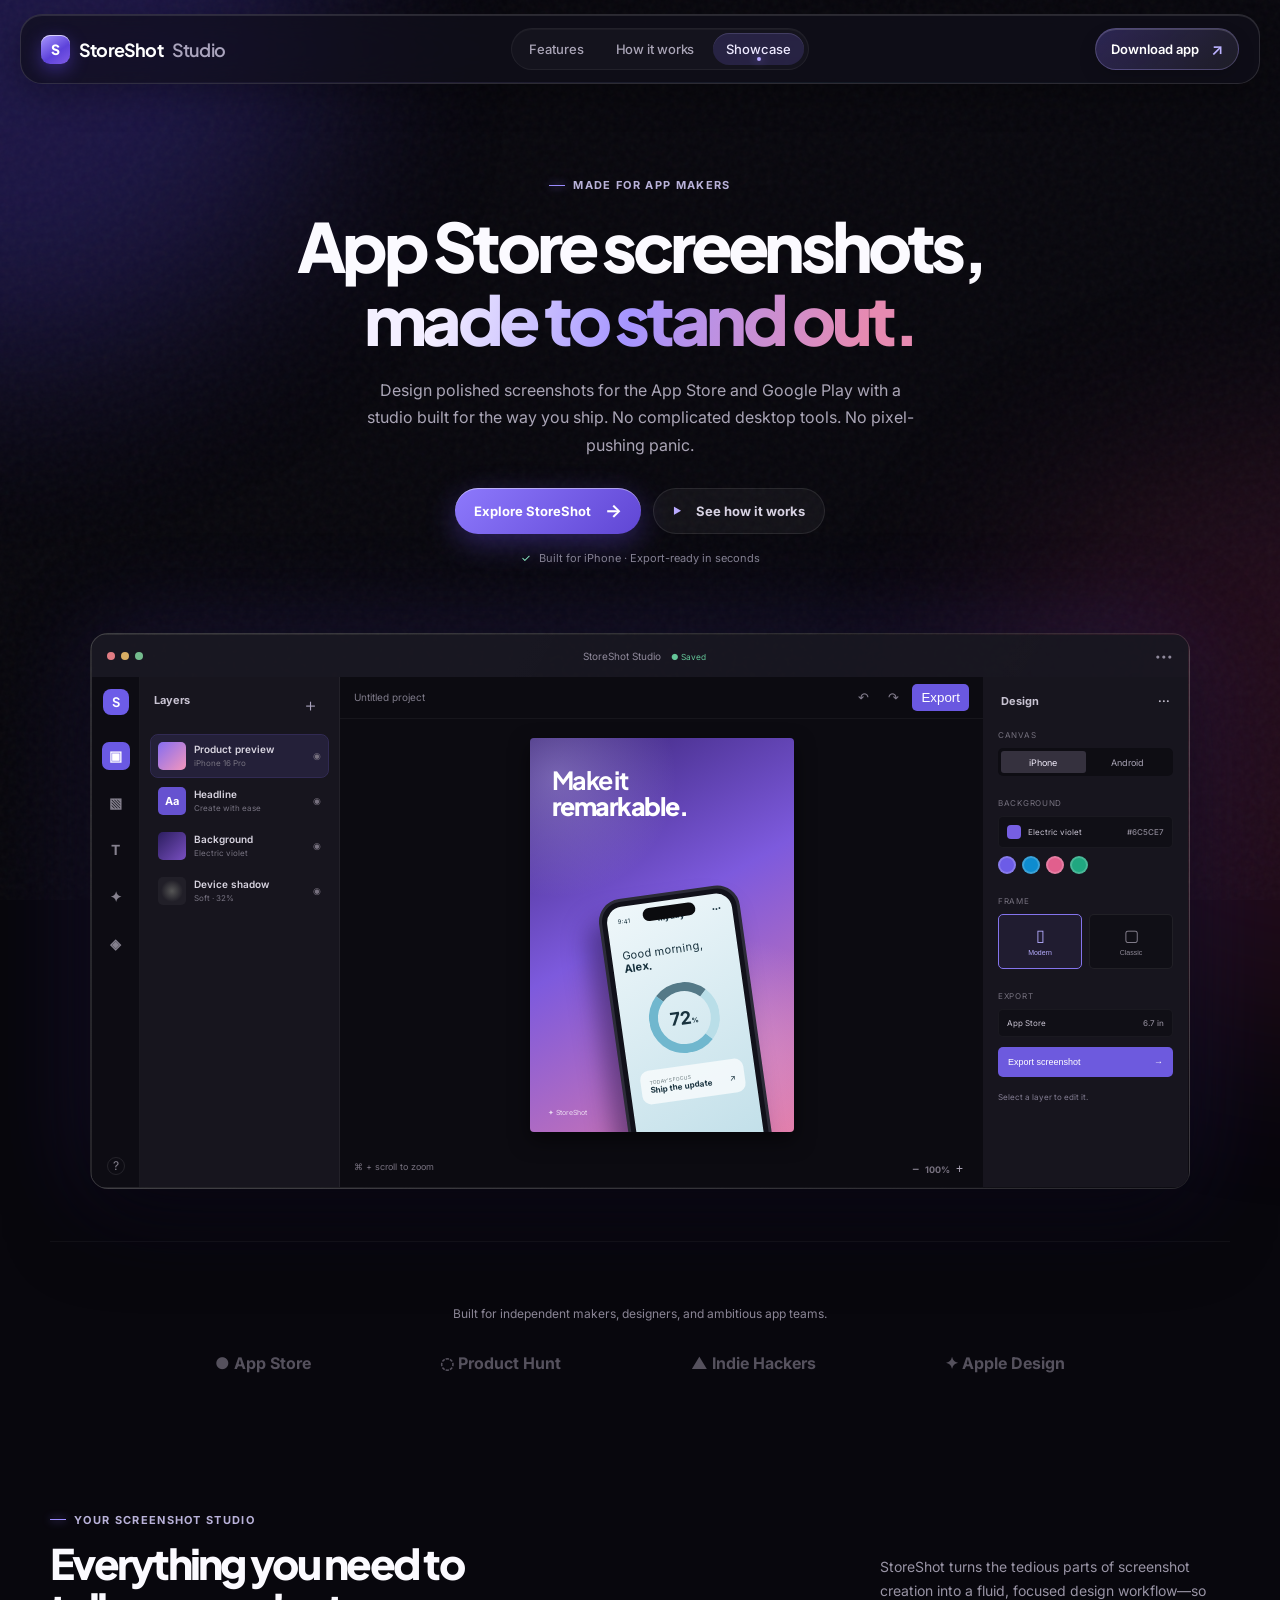
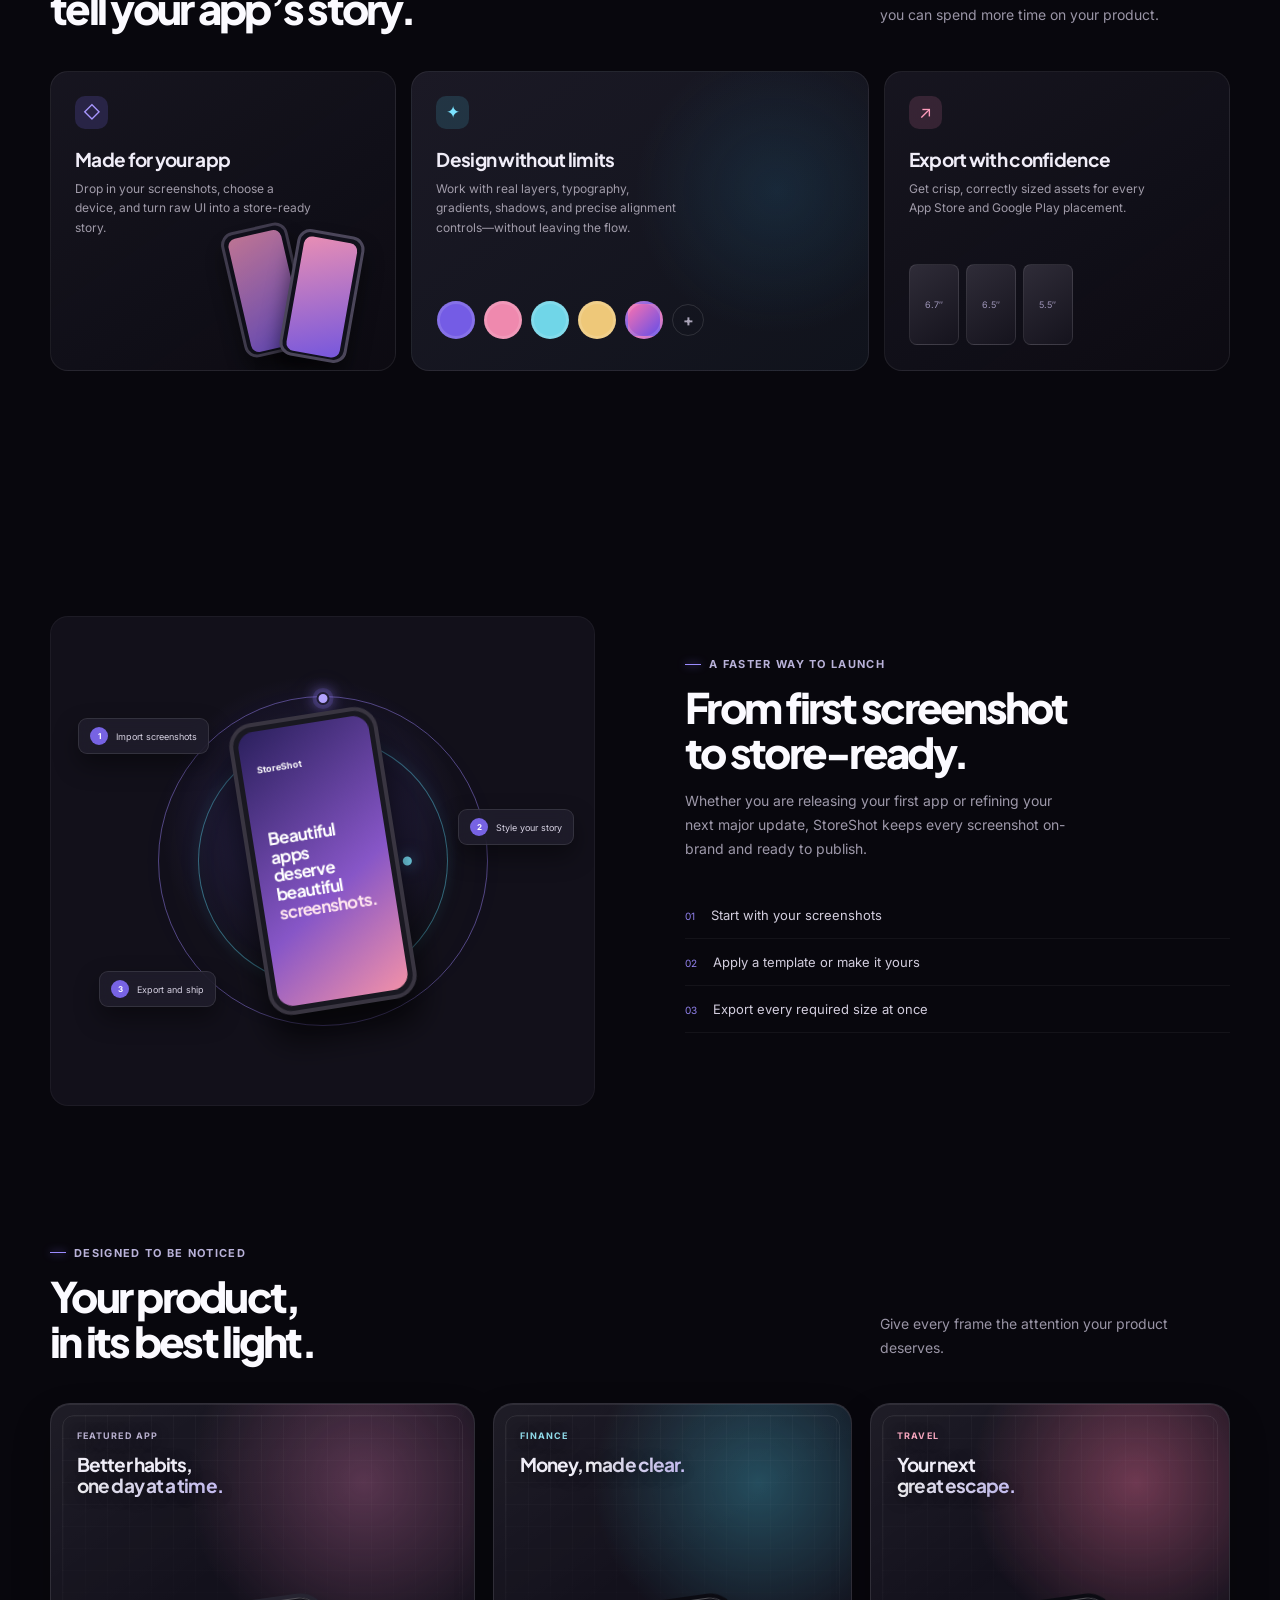
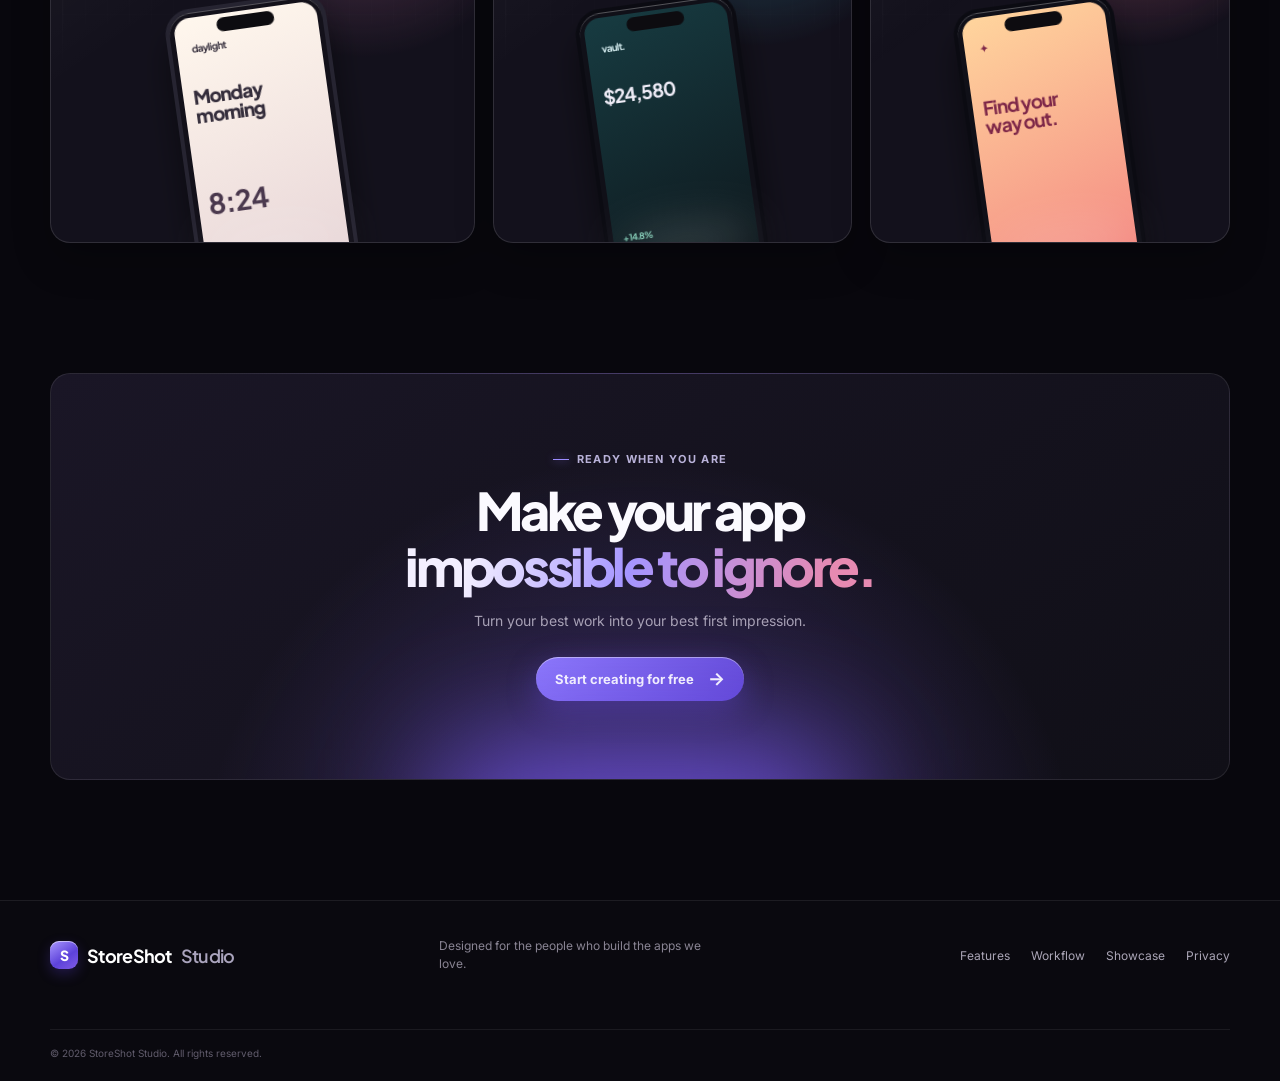
==== index.html @ d36d1eee "Initial Commit" ====
﻿<!doctype html>
<html lang="en">
  <head>
    <meta charset="UTF-8" />
    <meta name="viewport" content="width=device-width, initial-scale=1.0" />
    <meta name="description" content="StoreShot Studio makes polished App Store and Google Play screenshots in minutes." />
    <title>StoreShot Studio — Screenshot design, beautifully simple</title>
    <link rel="preconnect" href="https://fonts.googleapis.com" />
    <link rel="preconnect" href="https://fonts.gstatic.com" crossorigin />
    <link href="https://fonts.googleapis.com/css2?family=Inter:wght@400;500;600;700&family=Plus+Jakarta+Sans:wght@600;700;800&display=swap" rel="stylesheet" />
    <link rel="stylesheet" href="styles.css?v=2" />
  </head
  <body>
    <div class="aurora aurora-one"></div><div class="aurora aurora-two"></div><div class="grain"></div>
    <header class="site-header">
      <nav class="nav wrap" aria-label="Main navigation">
        <a class="brand" href="#top"><span class="brand-mark">S</span>StoreShot <em>Studio</em></a>
        <button class="menu-button" aria-expanded="false" aria-controls="nav-links">Menu</button>
        <div class="nav-links" id="nav-links">
          <a href="#features">Features</a><a href="#workflow">How it works</a><a href="#showcase">Showcase</a>
        </div>
        <a class="nav-download" href="#download">Download app <span>↗</span></a>
      </nav>
    </header>

    <main id="top">
      <section class="hero wrap">
        <div class="eyebrow"><i></i> Made for app makers</div>
        <h1>App Store screenshots,<br /><span>made to stand out.</span></h1>
        <p class="hero-copy">Design polished screenshots for the App Store and Google Play with a studio built for the way you ship. No complicated desktop tools. No pixel-pushing panic.</p>
        <div class="hero-actions" id="download">
          <a class="button button-primary" href="#features">Explore StoreShot <b>→</b></a>
          <a class="button button-glass" href="#workflow"><span class="play">▶</span> See how it works</a>
        </div>
        <div class="hero-note"><span class="check">✓</span> Built for iPhone · Export-ready in seconds</div>

        <div class="studio-window" aria-label="StoreShot Studio editor preview">
          <div class="window-bar"><div class="traffic"><b></b><b></b><b></b></div><div class="window-title">StoreShot Studio <small>● Saved</small></div><div class="window-more">•••</div></div>
          <div class="editor">
            <aside class="editor-sidebar"><div class="sidebar-logo">S</div><span class="tool active">▣</span><span class="tool">▧</span><span class="tool">T</span><span class="tool">✦</span><span class="tool">◈</span><span class="sidebar-bottom">?</span></aside>
            <section class="layers"><div class="panel-heading">Layers <button>＋</button></div><div class="layer selected"><span class="layer-art gradient-art"></span><span><b>Product preview</b><small>iPhone 16 Pro</small></span><i>◉</i></div><div class="layer"><span class="layer-art title-art">Aa</span><span><b>Headline</b><small>Create with ease</small></span><i>◉</i></div><div class="layer"><span class="layer-art bg-art"></span><span><b>Background</b><small>Electric violet</small></span><i>◉</i></div><div class="layer"><span class="layer-art shadow-art"></span><span><b>Device shadow</b><small>Soft · 32%</small></span><i>◉</i></div></section>
            <section class="canvas"><div class="canvas-top"><span>Untitled project</span><div><button>↶</button><button>↷</button><button class="share">Export</button></div></div><div class="artboard"><div class="art-noise"></div><div class="headline-preview">Make it<br /><strong>remarkable.</strong></div><div class="phone"><div class="phone-camera"></div><div class="phone-screen"><div class="app-top"><span>9:41</span><b>myday</b><span>•••</span></div><div class="greeting">Good morning,<br /><strong>Alex.</strong></div><div class="ring"><span>72<small>%</small></span></div><div class="app-card"><small>TODAY'S FOCUS</small><b>Ship the update</b><span>↗</span></div><div class="app-tabs"><span>Home</span><span>Focus</span><span>Plan</span></div></div></div><div class="art-tag">✦ StoreShot</div></div><div class="canvas-footer"><span>⌘ + scroll to zoom</span><b>− &nbsp; 100% &nbsp; +</b></div></section>
            <aside class="inspector"><div class="inspector-title">Design <span>···</span></div><div class="field-label">CANVAS</div><div class="segmented"><b>iPhone</b><span>Android</span></div><div class="field-label">BACKGROUND</div><div class="color-field"><i></i><span>Electric violet</span><b>#6C5CE7</b></div><div class="field-label">FRAME</div><div class="frame-row"><div class="frame-option chosen"><span>▯</span><small>Modern</small></div><div class="frame-option"><span>▢</span><small>Classic</small></div></div><div class="field-label">EXPORT</div><div class="export-row"><span>App Store</span><b>6.7 in</b></div><button class="export-button">Export screenshot <span>→</span></button></aside>
          </div>
        </div>
      </section>

      <section class="logo-strip wrap"><p>Built for independent makers, designers, and ambitious app teams.</p><div><span>● App Store</span><span>◌ Product Hunt</span><span>▲ Indie Hackers</span><span>✦ Apple Design</span></div></section>

      <section class="feature-section wrap" id="features"><div class="section-intro"><div><div class="eyebrow"><i></i> Your screenshot studio</div><h2>Everything you need to<br />tell your app’s story.</h2></div><p>StoreShot turns the tedious parts of screenshot creation into a fluid, focused design workflow—so you can spend more time on your product.</p></div>
        <div class="feature-grid"><article class="feature-card tall"><div class="feature-icon purple">◇</div><h3>Made for your app</h3><p>Drop in your screenshots, choose a device, and turn raw UI into a store-ready story.</p><div class="device-stack"><div class="mini-device back"><span></span></div><div class="mini-device front"><span></span></div></div></article><article class="feature-card wide"><div class="feature-icon blue">✦</div><h3>Design without limits</h3><p>Work with real layers, typography, gradients, shadows, and precise alignment controls—without leaving the flow.</p><div class="swatch-row"><span></span><span></span><span></span><span></span><span></span><b>+</b></div></article><article class="feature-card"><div class="feature-icon pink">↗</div><h3>Export with confidence</h3><p>Get crisp, correctly sized assets for every App Store and Google Play placement.</p><div class="export-sizes"><span>6.7″</span><span>6.5″</span><span>5.5″</span></div></article></div>
      </section>

      <section class="workflow wrap" id="workflow"><div class="workflow-art"><div class="steps-orb"></div><div class="workflow-card one"><b>1</b><span>Import screenshots</span></div><div class="workflow-card two"><b>2</b><span>Style your story</span></div><div class="workflow-card three"><b>3</b><span>Export and ship</span></div><div class="workflow-phone"><div class="phone-screen small-screen"><b>StoreShot</b><div>Beautiful apps<br />deserve beautiful<br /><strong>screenshots.</strong></div></div></div></div><div class="workflow-copy"><div class="eyebrow"><i></i> A faster way to launch</div><h2>From first screenshot<br />to store-ready.</h2><p>Whether you are releasing your first app or refining your next major update, StoreShot keeps every screenshot on-brand and ready to publish.</p><ul><li><span>01</span> Start with your screenshots</li><li><span>02</span> Apply a template or make it yours</li><li><span>03</span> Export every required size at once</li></ul></div></section>

      <section class="showcase wrap" id="showcase"><div class="showcase-head"><div><div class="eyebrow"><i></i> Designed to be noticed</div><h2>Your product,<br />in its best light.</h2></div><p>Give every frame the attention your product deserves.</p></div><div class="shot-gallery"><div class="shot shot-one"><small>Better habits,<br /><b>one day at a time.</b></small><div class="gallery-phone light"><div>daylight</div><b>Monday<br />morning</b><span>8:24</span></div></div><div class="shot shot-two"><small>Money, <b>made clear.</b></small><div class="gallery-phone dark"><div>vault.</div><b>$24,580<span>.50</span></b><i>+ 14.8%</i></div></div><div class="shot shot-three"><small>Your next<br /><b>great escape.</b></small><div class="gallery-phone coral"><div>✦</div><b>Find your<br />way out.</b></div></div></div></section>

      <section class="closing wrap"><div class="closing-card"><div class="closing-glow"></div><div class="eyebrow"><i></i> Ready when you are</div><h2>Make your app<br /><span>impossible to ignore.</span></h2><p>Turn your best work into your best first impression.</p><a class="button button-primary" href="#top">Start creating for free <b>→</b></a></div></section>
    </main>
    <footer><div class="footer-inner wrap"><a class="brand" href="#top"><span class="brand-mark">S</span>StoreShot <em>Studio</em></a><p>Designed for the people who build the apps we love.</p><div class="footer-links"><a href="#features">Features</a><a href="#workflow">Workflow</a><a href="#showcase">Showcase</a><a href="#top">Privacy</a></div><small>© <span id="year"></span> StoreShot Studio. All rights reserved.</small></div></footer>
    <script src="script.js"></script>
  </body>
</html>
---- styles.css ----
:root{--bg:#08070d;--surface:#12111b;--text:#f0edf8;--muted:#aaa5b8;--line:rgba(255,255,255,.1);--purple:#7967ed;--cyan:#78dff7;--pink:#e56b9b}*{box-sizing:border-box}html{scroll-behavior:smooth}body{margin:0;background:var(--bg);color:var(--text);font-family:Inter,Arial,sans-serif;overflow-x:hidden}.wrap{width:min(1180px,calc(100% - 40px));margin:auto}.aurora{position:fixed;pointer-events:none;border-radius:50%;filter:blur(100px);opacity:.32;z-index:-2}.aurora-one{width:650px;height:620px;background:#4938be;left:-330px;top:-260px}.aurora-two{width:700px;height:600px;background:#9c285e;right:-400px;top:430px;opacity:.18}.grain{position:fixed;inset:0;pointer-events:none;opacity:.1;z-index:-1;background-image:url("data:image/svg+xml,%3Csvg viewBox='0 0 180 180' xmlns='http://www.w3.org/2000/svg'%3E%3Cfilter id='n'%3E%3CfeTurbulence type='fractalNoise' baseFrequency='.85' numOctaves='4' stitchTiles='stitch'/%3E%3C/filter%3E%3Crect width='100%25' height='100%25' filter='url(%23n)' opacity='.4'/%3E%3C/svg%3E")}.site-header{height:76px;position:fixed;z-index:10;top:0;left:0;right:0;background:rgba(8,7,13,.62);backdrop-filter:blur(22px);border-bottom:1px solid rgba(255,255,255,.06)}.nav{height:76px;display:flex;align-items:center;justify-content:space-between}.brand{display:flex;align-items:center;gap:8px;color:white;text-decoration:none;font:bold 17px 'Plus Jakarta Sans';letter-spacing:-.8px}.brand em{font-style:normal;color:#938dac;font-weight:600}.brand-mark{display:grid;place-items:center;width:24px;height:24px;border-radius:8px;color:white;font:800 14px 'Plus Jakarta Sans';background:linear-gradient(135deg,#9d8dff,#5940d0);box-shadow:inset 0 1px #ffffff85,0 5px 14px #4e3bcc99}.nav-links{display:flex;gap:29px;margin-left:80px}.nav-links a,.footer-links a{color:#bbb6c7;text-decoration:none;font-size:13px;transition:.2s}.nav-links a:hover,.footer-links a:hover{color:white}.nav-download{color:white;font-size:13px;font-weight:600;text-decoration:none;padding:11px 16px;border-radius:99px;background:#ffffff10;border:1px solid #ffffff19}.nav-download span{color:#bcb2ff;margin-left:5px}.menu-button{display:none}.hero{padding:178px 0 52px;text-align:center}.eyebrow{color:#b9b2d9;font-size:11px;letter-spacing:.12em;text-transform:uppercase;font-weight:700;display:flex;align-items:center;gap:8px}.hero .eyebrow{justify-content:center}.eyebrow i{display:block;width:16px;height:1px;background:#9b8cff;box-shadow:0 0 8px #8b73ff}.hero h1,.section-intro h2,.workflow h2,.showcase h2,.closing h2{font:800 clamp(42px,5.3vw,72px)/1.07 'Plus Jakarta Sans';letter-spacing:-.065em;margin:18px 0 22px;color:#fbfaff}.hero h1 span,.closing h2 span{background:linear-gradient(103deg,#f3efff 14%,#a595ff 48%,#e68ab1 90%);-webkit-background-clip:text;background-clip:text;color:transparent}.hero-copy{color:#aaa5b6;max-width:560px;margin:0 auto;font-size:16px;line-height:1.7}.hero-actions{display:flex;justify-content:center;gap:12px;margin:29px 0 17px}.button{display:inline-flex;align-items:center;gap:14px;border-radius:99px;padding:14px 19px;text-decoration:none;font-size:13px;font-weight:700;transition:transform .2s,filter .2s}.button:hover{transform:translateY(-2px);filter:brightness(1.12)}.button b{font-size:18px;line-height:10px}.button-primary{color:#fff;background:linear-gradient(135deg,#8d79fc,#6046d4);box-shadow:0 9px 30px #6046d466,inset 0 1px #ffffff70}.button-glass{color:#d7d2e2;background:#ffffff0b;border:1px solid #ffffff17}.play{font-size:9px;color:#b9aaff}.hero-note{font-size:11px;color:#848093}.check{color:#8ff0c8;margin-right:5px}.studio-window{margin:68px auto 0;max-width:1100px;text-align:left;padding:1px;border:1px solid #ffffff19;border-radius:18px;background:linear-gradient(120deg,#ffffff26,#ffffff06);box-shadow:0 30px 80px #0009,0 0 100px #6247db36;overflow:hidden}.window-bar{height:42px;background:#181620e8;display:flex;align-items:center;color:#908a9c;font-size:10px;padding:0 15px}.traffic{display:flex;gap:6px}.traffic b{width:8px;height:8px;border-radius:50%;background:#5b5863}.traffic b:first-child{background:#e17c83}.traffic b:nth-child(2){background:#d8ad64}.traffic b:last-child{background:#74bc8e}.window-title{margin:auto}.window-title small{color:#64c598;margin-left:7px}.window-more{width:27px;text-align:right}.editor{height:510px;display:grid;grid-template-columns:48px 200px 1fr 205px;background:#111019}.editor-sidebar{border-right:1px solid #ffffff0d;background:#0d0c13;display:flex;flex-direction:column;align-items:center;padding:12px 0;gap:19px;color:#85818e}.sidebar-logo{width:26px;height:26px;color:white;background:#6d5ce8;border-radius:8px;display:grid;place-items:center;font:bold 13px 'Plus Jakarta Sans';margin-bottom:8px}.tool{font-weight:700;font-size:14px;width:28px;height:28px;display:grid;place-items:center;border-radius:7px}.tool.active{background:#6a59e3;color:white}.sidebar-bottom{margin-top:auto;border:1px solid #ffffff18;border-radius:50%;height:18px;width:18px;text-align:center;font-size:12px}.layers,.inspector{background:#17151e;border-right:1px solid #ffffff0d;padding:14px 11px;color:#c8c3d2}.panel-heading,.inspector-title{display:flex;justify-content:space-between;font-size:11px;font-weight:700;margin:2px 3px 17px}.panel-heading button{border:0;background:none;color:#aaa3be;font-size:17px}.layer{display:flex;align-items:center;gap:8px;padding:7px;border-radius:7px;margin:3px 0;font-size:10px}.layer.selected{background:#7767e322;outline:1px solid #7767e344}.layer b,.layer small{display:block}.layer b{font-weight:600;color:#d8d4e0}.layer small{font-size:8px;color:#777381;margin-top:3px}.layer i{font-style:normal;font-size:9px;color:#77717f;margin-left:auto}.layer-art{width:28px;height:28px;border-radius:5px;background:#34313d;display:grid;place-items:center;font-size:11px}.gradient-art{background:linear-gradient(135deg,#856df0,#f396bd)}.title-art{background:#6652d0;color:white;font-weight:bold}.bg-art{background:linear-gradient(135deg,#2c1e5f,#784fc0)}.shadow-art{background:radial-gradient(#555,transparent 55%),#211f28}.canvas{background:#0c0b11;position:relative;display:flex;flex-direction:column;min-width:0}.canvas-top{height:42px;display:flex;justify-content:space-between;align-items:center;padding:0 14px;border-bottom:1px solid #ffffff0c;color:#7f7b8a;font-size:10px}.canvas-top button{background:none;border:0;color:#827c8c;margin-left:7px}.canvas-top .share{background:#6a58e0;color:white;border-radius:5px;padding:6px 9px}.artboard{position:relative;margin:auto;height:394px;width:264px;border-radius:4px;overflow:hidden;background:linear-gradient(150deg,#392376,#7d5add 46%,#e17ba8);box-shadow:0 8px 20px #0008}.art-noise{position:absolute;inset:0;background:radial-gradient(circle at 10% 10%,#d7ceff55,transparent 28%),radial-gradient(circle at 80% 80%,#ffbdd755,transparent 30%)}.headline-preview{position:absolute;top:29px;left:22px;color:white;font:bold 25px/1.06 'Plus Jakarta Sans';letter-spacing:-1.5px}.headline-preview strong{font-weight:800}.phone{position:absolute;bottom:-42px;right:37px;width:142px;height:283px;border-radius:23px;background:#11111a;padding:5px;border:3px solid #2c2c38;box-shadow:-14px 19px 25px #28154a88;transform:rotate(-8deg)}.phone-camera{position:absolute;top:10px;left:50%;transform:translateX(-50%);background:#0b0b0e;width:53px;height:13px;border-radius:10px;z-index:2}.phone-screen{height:100%;border-radius:16px;overflow:hidden;background:linear-gradient(155deg,#eff7fa,#bfdee8);color:#18323e;padding:11px}.app-top{display:flex;justify-content:space-between;font-size:6px}.app-top b{font-size:8px}.greeting{font-size:11px;line-height:1.2;margin-top:22px}.ring{width:71px;height:71px;border:9px solid #70b7ce;border-top-color:#547987;border-right-color:#b9dee8;border-radius:50%;display:grid;place-items:center;margin:14px auto 12px;font:bold 18px Inter}.ring small{font-size:7px}.app-card{background:#ffffffb5;padding:9px;border-radius:9px;font-size:8px;position:relative}.app-card small{font-size:5px;display:block;color:#6b7a7e}.app-card span{position:absolute;right:9px;top:14px}.app-tabs{position:absolute;bottom:11px;left:11px;right:11px;display:flex;justify-content:space-around;font-size:6px}.art-tag{position:absolute;bottom:15px;left:18px;color:#fff;font-size:7px;opacity:.75}.canvas-footer{font-size:9px;color:#77717f;display:flex;justify-content:space-between;padding:10px 14px}.inspector{border:0;padding:15px}.field-label{font-size:8px;letter-spacing:.09em;color:#75717e;margin:22px 0 8px}.segmented{height:28px;border-radius:5px;background:#0e0d13;padding:3px;display:flex;font-size:9px}.segmented>*{width:50%;text-align:center;padding:6px}.segmented b{background:#35313e;border-radius:3px}.color-field,.export-row{display:flex;align-items:center;gap:7px;background:#100f16;border:1px solid #ffffff0b;border-radius:5px;padding:8px;font-size:8px}.color-field i{height:14px;width:14px;background:#765fe3;border-radius:4px}.color-field b,.export-row b{margin-left:auto;font-weight:500;color:#8b8694}.frame-row{display:flex;gap:7px}.frame-option{width:50%;height:55px;border:1px solid #ffffff12;border-radius:5px;text-align:center;font-size:16px;padding:7px;color:#8e8997}.frame-option small{display:block;font-size:7px;margin-top:4px}.frame-option.chosen{border-color:#8474ed;color:#b5acff;background:#7163d818}.export-button{width:100%;border:0;border-radius:5px;background:#6d5ade;color:white;padding:10px;font-size:9px;text-align:left;margin-top:10px}.export-button span{float:right}.logo-strip{padding:52px 0 125px;border-top:1px solid #ffffff0a;text-align:center}.logo-strip p{color:#8a8595;font-size:12px}.logo-strip div{display:flex;justify-content:space-between;gap:20px;max-width:850px;margin:32px auto 0;color:#55515d;font-weight:700;font-size:16px}.feature-section{padding:15px 0 130px}.section-intro,.showcase-head{display:flex;justify-content:space-between;gap:35px;align-items:end;margin-bottom:40px}.section-intro h2,.workflow h2,.showcase h2{font-size:42px;margin:14px 0 0}.section-intro p,.showcase-head p{max-width:350px;line-height:1.7;color:#9994a5;font-size:14px;margin:0 0 4px}.feature-grid{display:grid;grid-template-columns:1fr 1.32fr 1fr;gap:15px}.feature-card{min-height:300px;border:1px solid #ffffff12;border-radius:18px;background:linear-gradient(145deg,#1b1925cc,#0e0d14bb);padding:24px;overflow:hidden;position:relative}.feature-card.wide{background:radial-gradient(circle at 80% 40%,#28749e33,transparent 35%),linear-gradient(145deg,#1b1925,#10131c)}.feature-icon{width:33px;height:33px;display:grid;place-items:center;border-radius:10px;font-size:17px}.purple{background:#7d69ed30;color:#a897ff}.blue{background:#4ccbed28;color:#7be3ff}.pink{background:#e37aa328;color:#ff9cbc}.feature-card h3{font:700 19px 'Plus Jakarta Sans';letter-spacing:-.7px;margin:18px 0 8px}.feature-card p{font-size:12px;line-height:1.65;color:#a09ba9;max-width:240px;margin:0}.device-stack{position:absolute;bottom:-25px;right:8px;width:190px;height:150px}.mini-device{position:absolute;width:74px;height:140px;border-radius:14px;background:#11111c;border:3px solid #4b465a;box-shadow:0 15px 20px #0008}.mini-device span{margin:5px;display:block;height:126px;border-radius:8px;background:linear-gradient(160deg,#e88eb4,#7657dd)}.mini-device.front{right:29px;bottom:-13px;transform:rotate(10deg)}.mini-device.back{right:91px;bottom:3px;transform:rotate(-13deg);opacity:.8}.swatch-row{position:absolute;bottom:31px;left:25px;display:flex;gap:9px;align-items:center}.swatch-row span{height:38px;width:38px;border-radius:50%;border:3px solid #ffffff20}.swatch-row span:nth-child(1){background:#745ce5}.swatch-row span:nth-child(2){background:#ef89ae}.swatch-row span:nth-child(3){background:#70d6e8}.swatch-row span:nth-child(4){background:#eec879}.swatch-row span:nth-child(5){background:linear-gradient(135deg,#fa72b0,#644ee8)}.swatch-row b{height:32px;width:32px;border:1px solid #ffffff1e;border-radius:50%;display:grid;place-items:center;color:#aaa4b8}.export-sizes{position:absolute;bottom:25px;display:flex;gap:7px}.export-sizes span{width:50px;height:81px;display:grid;place-items:center;background:linear-gradient(145deg,#2f2c38,#15131d);border:1px solid #ffffff18;border-radius:8px;color:#9e95b8;font-size:9px}.workflow{padding:115px 0 130px;display:grid;grid-template-columns:1fr 1fr;gap:90px;align-items:center}.workflow-art{height:490px;position:relative;border-radius:18px;background:radial-gradient(circle at 48% 43%,#6250d64f,transparent 38%),#12101a;overflow:hidden;border:1px solid #ffffff0c}.steps-orb{position:absolute;width:330px;height:330px;border:1px solid #967aff42;border-radius:50%;left:50%;top:50%;transform:translate(-50%,-50%)}.steps-orb:after{content:"";position:absolute;inset:32px;border-radius:50%;border:1px solid #82dff333}.workflow-card{position:absolute;display:flex;align-items:center;gap:8px;background:#211e2dce;backdrop-filter:blur(8px);border:1px solid #ffffff1a;border-radius:9px;padding:8px 11px;color:#d7d2e3;font-size:9px;box-shadow:0 11px 25px #0006}.workflow-card b{display:grid;place-items:center;width:18px;height:18px;border-radius:50%;background:#7763e3;color:white;font-size:8px}.workflow-card.one{left:27px;top:101px}.workflow-card.two{right:20px;top:192px}.workflow-card.three{left:48px;bottom:98px}.workflow-phone{width:150px;height:295px;background:#191821;border-radius:24px;border:4px solid #393541;position:absolute;left:50%;top:50%;transform:translate(-50%,-50%) rotate(-9deg);padding:5px;box-shadow:0 25px 35px #000b}.small-screen{background:linear-gradient(145deg,#2b205d,#8756c7 60%,#f291a8);color:#fff;padding:26px 15px}.small-screen>b{font-size:9px}.small-screen div{font:700 17px/1.1 'Plus Jakarta Sans';margin-top:53px;letter-spacing:-.7px}.small-screen strong{color:#ffe5ef}.workflow-copy>p{color:#9d98a9;line-height:1.7;font-size:14px;max-width:390px}.workflow ul{list-style:none;padding:9px 0;margin:22px 0}.workflow li{padding:15px 0;border-bottom:1px solid #ffffff0d;color:#d2cddd;font-size:13px}.workflow li span{color:#9282ee;font-size:10px;margin-right:12px}.showcase{padding:10px 0 130px}.showcase-head{align-items:end}.shot-gallery{display:grid;grid-template-columns:1.18fr 1fr 1fr;gap:15px}.shot{height:412px;border-radius:17px;position:relative;overflow:hidden;padding:24px;font:700 22px/1.15 'Plus Jakarta Sans';letter-spacing:-1px}.shot small{position:relative;z-index:2;font-size:22px}.shot-one{background:linear-gradient(145deg,#ffcc9f,#ef927c 46%,#b164b3)}.shot-two{background:radial-gradient(circle at 80% 15%,#2e6673,transparent 30%),#0b171a}.shot-three{background:linear-gradient(155deg,#f2a174,#f27871 48%,#8c3865)}.gallery-phone{position:absolute;bottom:-40px;left:50%;transform:translateX(-50%) rotate(-8deg);width:162px;height:280px;border:4px solid #313039;border-radius:26px;padding:5px;background:#101018;box-shadow:0 20px 30px #0007}.gallery-phone:before{content:"";position:absolute;top:9px;left:50%;transform:translateX(-50%);width:58px;height:14px;border-radius:9px;background:#0d0c10;z-index:2}.gallery-phone>div{height:100%;border-radius:16px;padding:25px 15px;font:700 10px 'Plus Jakarta Sans'}.gallery-phone>b{position:absolute;top:75px;left:15px;font:700 20px/1 'Plus Jakarta Sans';letter-spacing:-1px}.gallery-phone span{position:absolute;top:176px;left:15px;font-size:30px;font-weight:700}.gallery-phone i{position:absolute;top:222px;left:15px;font-size:9px;color:#81cbb5;font-style:normal}.light>div{background:#f1e6db;color:#1d2830}.dark>div{background:linear-gradient(160deg,#142d32,#0a1719);color:#d5edf0}.coral>div{background:linear-gradient(160deg,#fae1a4,#ee776d);color:#7e2748}.coral>b{top:86px;color:#7e2748}.closing{padding-bottom:120px}.closing-card{position:relative;overflow:hidden;border:1px solid #ffffff17;border-radius:20px;padding:78px 50px;text-align:center;background:radial-gradient(circle at 50% 130%,#815ee864,transparent 56%),linear-gradient(145deg,#1a1626,#100f17)}.closing-card .eyebrow{justify-content:center}.closing h2{font-size:52px;margin:17px 0}.closing p{color:#a8a2b5;font-size:14px;margin:0 0 28px}.closing-glow{position:absolute;width:400px;height:200px;left:50%;bottom:-170px;transform:translateX(-50%);background:#7557ef;filter:blur(65px);opacity:.8}footer{border-top:1px solid #ffffff0d;background:#09080d}.footer-inner{padding:42px 0 25px;display:grid;grid-template-columns:1.2fr 1.8fr auto;gap:25px;align-items:center}.footer-inner p{font-size:12px;color:#7e7988}.footer-links{display:flex;gap:18px}.footer-inner small{grid-column:1/-1;padding-top:18px;border-top:1px solid #ffffff0b;color:#5f5b68;font-size:10px}
@media(max-width:800px){.nav-links,.nav-download{display:none}.menu-button{display:block;background:#ffffff0c;color:#ddd7e9;border:1px solid #ffffff19;border-radius:99px;padding:8px 12px;font-size:11px}.nav-links.open{position:absolute;top:65px;left:20px;right:20px;margin:0;padding:15px;display:flex;flex-direction:column;gap:15px;background:#17151eeF;border:1px solid #ffffff17;border-radius:13px;backdrop-filter:blur(20px)}.hero{padding-top:142px}.hero h1{font-size:43px}.editor{height:405px;grid-template-columns:38px 1fr}.layers,.inspector{display:none}.canvas-top{height:36px}.artboard{height:302px;width:203px}.headline-preview{font-size:19px;top:21px;left:17px}.phone{width:110px;height:219px;right:29px}.canvas-footer{padding:7px}.logo-strip{padding-bottom:82px}.logo-strip div{flex-wrap:wrap;justify-content:center;font-size:13px}.section-intro,.showcase-head{display:block}.section-intro p,.showcase-head p{margin-top:17px}.feature-grid{grid-template-columns:1fr}.feature-card{min-height:240px}.feature-card.wide{min-height:260px}.workflow{grid-template-columns:1fr;gap:44px;padding:60px 0 90px}.workflow-art{height:410px}.showcase{padding-bottom:90px}.shot-gallery{grid-template-columns:1fr;gap:12px}.shot{height:350px}.shot-one{height:390px}.closing-card{padding:58px 20px}.closing h2{font-size:39px}.footer-inner{grid-template-columns:1fr;gap:14px}.footer-links{grid-row:3;flex-wrap:wrap}.footer-inner small{grid-row:4}.section-intro h2,.workflow h2,.showcase h2{font-size:36px}}
@media(max-width:430px){.wrap{width:min(100% - 28px,1180px)}.site-header,.nav{height:65px}.hero{padding-top:123px}.hero h1{font-size:37px}.hero-copy{font-size:14px}.hero-actions{flex-direction:column;align-items:center}.button{justify-content:center;width:220px}.studio-window{margin-top:48px}.editor{height:365px}.artboard{height:272px;width:182px}.phone{width:98px;height:197px;right:26px}.headline-preview{font-size:17px}.workflow-card{font-size:8px}.workflow-card.one{left:15px}.workflow-card.two{right:8px}.workflow-card.three{left:22px}.workflow-phone{transform:translate(-50%,-50%) rotate(-9deg) scale(.85)}.section-intro h2,.workflow h2,.showcase h2{font-size:32px}.logo-strip{padding-top:35px}.feature-section{padding-bottom:85px}}
/* Interactive Studio controls */
.layer{border:0;width:100%;text-align:left;color:inherit;cursor:pointer}.layer:focus-visible,.frame-option:focus-visible,.platform:focus-visible,.palette button:focus-visible{outline:1px solid #a99aff;outline-offset:2px}.segmented button{border:0;background:transparent;color:#aaa5b6;font:inherit;cursor:pointer}.segmented button.chosen{background:#35313e;color:#eee9f8;border-radius:3px}.color-field{cursor:pointer}.color-field input{position:absolute;width:1px;height:1px;opacity:0;pointer-events:none}.palette{display:flex;gap:6px;margin-top:8px}.palette button{width:18px;height:18px;border-radius:50%;border:2px solid #ffffff30;cursor:pointer}.palette button:nth-child(1){background:#6C5CE7}.palette button:nth-child(2){background:#0E8CCF}.palette button:nth-child(3){background:#E15F8D}.palette button:nth-child(4){background:#20A780}.frame-option{background:#100f16;cursor:pointer}.frame-option.chosen{background:#7163d818}.editor-hint{color:#837d92;font-size:8px;line-height:1.5;margin:14px 0 0}.artboard{transform-origin:center;transition:transform .18s,background .18s}.canvas-footer button{border:0;background:transparent;color:#b1aabb;cursor:pointer;font-size:12px}.headline-preview{outline:none;cursor:text}.headline-preview:focus{outline:1px dashed #ffffff8c;outline-offset:5px}.phone{cursor:grab;touch-action:none}.phone:active{cursor:grabbing}.classic-frame{border-radius:16px;border-color:#a4a1a9;padding:3px}.classic-frame .phone-screen{border-radius:11px}.classic-frame .phone-camera{width:32px;height:7px;top:7px}.android-phone{border-radius:14px;transform:rotate(-2deg)}.android-phone .phone-camera{width:9px;height:9px;left:auto;right:13px;transform:none}.android-phone .phone-screen{border-radius:9px}.android-canvas .art-tag{color:#e8e5ff}@media(max-width:800px){.editor-hint,.palette{display:none}}
/* Motion for the launch workflow artwork */
.steps-orb{animation:orbit-rings 16s linear infinite}
.steps-orb:after{animation:orbit-rings-reverse 10s linear infinite}
.workflow-phone{animation:device-float 5s ease-in-out infinite;will-change:transform}
.workflow-card{animation:workflow-card-float 5s ease-in-out infinite;will-change:transform,box-shadow}
.workflow-card.one{animation-delay:-.4s}.workflow-card.two{animation-delay:-2.1s}.workflow-card.three{animation-delay:-3.6s}
.workflow-card b{animation:step-pulse 2.6s ease-in-out infinite}.workflow-card.two b{animation-delay:-.9s}.workflow-card.three b{animation-delay:-1.8s}
@keyframes orbit-rings{from{transform:translate(-50%,-50%) rotate(0deg)}to{transform:translate(-50%,-50%) rotate(360deg)}}
@keyframes orbit-rings-reverse{from{transform:rotate(0deg)}to{transform:rotate(-360deg)}}
@keyframes device-float{0%,100%{transform:translate(-50%,-50%) rotate(-9deg)}50%{transform:translate(-50%,calc(-50% - 12px)) rotate(-5deg)}}
@keyframes workflow-card-float{0%,100%{transform:translateY(0);box-shadow:0 11px 25px #0006}50%{transform:translateY(-9px);box-shadow:0 19px 32px #0009}}
@keyframes step-pulse{0%,100%{box-shadow:0 0 0 0 #917fff66}50%{box-shadow:0 0 0 8px #917fff00}}
@media (prefers-reduced-motion:reduce){.steps-orb,.steps-orb:after,.workflow-phone,.workflow-card,.workflow-card b{animation:none!important}}
/* Visible rotating orbit tracks behind the workflow phone */
.steps-orb{border:0;background:conic-gradient(from 20deg,transparent 0deg 58deg,#a792ff 72deg 82deg,transparent 96deg 215deg,#5bcdf0 231deg 241deg,transparent 255deg 360deg);-webkit-mask:radial-gradient(transparent calc(100% - 2px),#000 calc(100% - 1px));mask:radial-gradient(transparent calc(100% - 2px),#000 calc(100% - 1px));filter:drop-shadow(0 0 7px #7f6cff66)}
.steps-orb:after{border:0;background:conic-gradient(from 205deg,transparent 0deg 76deg,#75e1fa 91deg 99deg,transparent 111deg 248deg,#aa88ff 265deg 274deg,transparent 286deg 360deg);-webkit-mask:radial-gradient(transparent calc(100% - 2px),#000 calc(100% - 1px));mask:radial-gradient(transparent calc(100% - 2px),#000 calc(100% - 1px));filter:drop-shadow(0 0 6px #5bcdf055)}
/* Refined showcase cards — layered liquid-glass visual treatment */
.shot-gallery{gap:18px;align-items:stretch}
.shot{height:440px;padding:26px;border:1px solid rgba(255,255,255,.12);border-radius:20px;background:#13111c!important;isolation:isolate;box-shadow:inset 0 1px rgba(255,255,255,.08),0 18px 38px rgba(0,0,0,.22);transition:transform .35s ease,border-color .35s ease,box-shadow .35s ease}
.shot:before{content:"";position:absolute;inset:0;z-index:-2;opacity:.88;background:radial-gradient(circle at 74% 18%,var(--showcase-glow),transparent 37%),linear-gradient(145deg,rgba(255,255,255,.06),transparent 42%);transition:opacity .35s ease}
.shot:after{content:"";position:absolute;z-index:-1;inset:11px;border-radius:12px;border:1px solid rgba(255,255,255,.07);background-image:linear-gradient(rgba(255,255,255,.026) 1px,transparent 1px),linear-gradient(90deg,rgba(255,255,255,.026) 1px,transparent 1px);background-size:22px 22px;mask-image:linear-gradient(to bottom,#000,transparent 64%)}
.shot:hover{transform:translateY(-8px);border-color:rgba(204,193,255,.32);box-shadow:inset 0 1px rgba(255,255,255,.14),0 28px 50px rgba(0,0,0,.36)}
.shot:hover:before{opacity:1}
.shot-one{--showcase-glow:rgba(234,139,187,.52)}
.shot-two{--showcase-glow:rgba(75,210,239,.35)}
.shot-three{--showcase-glow:rgba(235,112,154,.48)}
.shot small{display:block;max-width:190px;color:#efedf7;font-size:19px;line-height:1.1;letter-spacing:-.9px;text-shadow:0 2px 16px rgba(0,0,0,.35)}
.shot small b{font-weight:700;background:linear-gradient(105deg,#fff,#cfc6ff);background-clip:text;-webkit-background-clip:text;color:transparent}
.shot-one small:before,.shot-two small:before,.shot-three small:before{content:"FEATURED APP";display:block;margin:0 0 13px;color:#b6aecc;font:700 9px Inter;letter-spacing:.12em}
.shot-two small:before{content:"FINANCE";color:#8fdae9}.shot-three small:before{content:"TRAVEL";color:#f5a5bd}
.gallery-phone{bottom:-38px;border:4px solid rgba(11,11,18,.95);box-shadow:0 24px 34px rgba(0,0,0,.48),inset 0 1px rgba(255,255,255,.28);transition:transform .45s cubic-bezier(.2,.8,.2,1),box-shadow .45s ease}
.shot:hover .gallery-phone{transform:translateX(-50%) rotate(-3deg) translateY(-12px);box-shadow:0 32px 42px rgba(0,0,0,.55),0 0 30px var(--showcase-glow)}
.gallery-phone:after{content:"";position:absolute;left:9px;right:9px;bottom:11px;height:42px;border-radius:50%;background:rgba(255,255,255,.13);filter:blur(20px);pointer-events:none}
.light>div{background:linear-gradient(160deg,#f6eadd,#d9c9ce);color:#31303a}.dark>div{background:linear-gradient(160deg,#173b41,#0e171c);color:#d5edf0}.coral>div{background:linear-gradient(160deg,#ffd59d,#f48983);color:#7e2748}
.gallery-phone>b{font-size:19px}.gallery-phone span{font-size:28px}
@media(max-width:800px){.shot{height:370px}.shot-gallery{gap:14px}.shot-one{height:390px}}
/* Interactive feature-card controls */
.feature-card{cursor:pointer}.feature-card:focus-visible{outline:1px solid #b5a8ff;outline-offset:4px}.feature-card:active{transform:translateY(-2px) scale(.992)}
.device-stack:after{content:"Click to change device";position:absolute;right:20px;bottom:17px;color:#a89ee0;background:#17141fbb;border:1px solid #ffffff18;border-radius:99px;padding:6px 9px;font:600 8px Inter;letter-spacing:.02em;opacity:0;transform:translateY(5px);transition:.25s}.feature-card:hover .device-stack:after,.feature-card:focus-within .device-stack:after{opacity:1;transform:translateY(0)}.device-swap .mini-device.front{animation:device-swap .55s cubic-bezier(.2,.8,.2,1)}.device-stack[data-device="1"] .mini-device.front span{background:linear-gradient(160deg,#71d5ed,#5f7be5)}.device-stack[data-device="2"] .mini-device.front span{background:linear-gradient(160deg,#ffc97c,#eb759b)}.device-stack[data-device="1"] .mini-device.back{transform:rotate(-5deg)}.device-stack[data-device="2"] .mini-device.back{transform:rotate(-20deg)}
.swatch-row span{cursor:pointer;transition:transform .2s ease,box-shadow .2s ease}.swatch-row span:hover,.swatch-row span.active{transform:translateY(-6px) scale(1.08);box-shadow:0 0 0 2px #17151e,0 0 0 3px var(--interactive-accent,#b4a4ff),0 10px 20px var(--interactive-accent,#8069ea66)}.feature-card.wide{transition:background .35s ease,border-color .35s ease}.feature-card.wide[style]{background:radial-gradient(circle at 80% 40%,color-mix(in srgb,var(--interactive-accent) 38%,transparent),transparent 40%),linear-gradient(145deg,#1b1925,#10131c)!important;border-color:color-mix(in srgb,var(--interactive-accent) 45%,#ffffff16)}
.export-sizes span{cursor:pointer;transition:transform .2s ease,border-color .2s ease,background .2s ease,color .2s ease}.export-sizes span:hover,.export-sizes span.active{transform:translateY(-8px);border-color:#a99bff;background:linear-gradient(145deg,#5e4fc4,#252039);color:#fff;box-shadow:0 12px 20px #5e4fc34d}.export-feedback{position:absolute;right:23px;bottom:24px;color:#80ebbf;font-size:10px;font-weight:700;opacity:0;transform:translateY(5px);transition:.25s}.export-ready .export-feedback{opacity:1;transform:translateY(0)}@keyframes device-swap{0%{transform:translateX(0) rotate(10deg)}45%{transform:translateX(-18px) rotate(-2deg) scale(.94)}100%{transform:translateX(0) rotate(10deg)}}@media(prefers-reduced-motion:reduce){.device-swap .mini-device.front{animation:none}.swatch-row span,.export-sizes span{transition:none}}
/* Premium liquid-glass navigation */
.site-header{height:84px;background:linear-gradient(180deg,rgba(12,10,19,.82),rgba(10,9,15,.56));border-bottom-color:rgba(255,255,255,.055);transition:height .3s ease,background .3s ease,border-color .3s ease,box-shadow .3s ease}
.site-header:after{content:"";position:absolute;left:0;right:0;bottom:-1px;height:1px;background:linear-gradient(90deg,transparent,rgba(174,156,255,.35),rgba(97,212,238,.2),transparent);opacity:.42}
.site-header.is-scrolled{height:70px;background:rgba(13,11,20,.82);border-bottom-color:rgba(255,255,255,.1);box-shadow:0 14px 32px rgba(0,0,0,.25)}
.nav{height:84px;transition:height .3s ease}.is-scrolled .nav{height:70px}
.brand{font-size:18px;gap:9px}.brand-mark{width:29px;height:29px;border-radius:9px;background:linear-gradient(145deg,#a998ff,#5d42da 58%,#805ce6);box-shadow:inset 0 1px rgba(255,255,255,.65),0 6px 18px rgba(93,66,218,.48);transition:transform .25s ease,box-shadow .25s ease}.brand:hover .brand-mark{transform:rotate(-8deg) scale(1.08);box-shadow:inset 0 1px #fff,0 8px 24px rgba(125,94,247,.7)}.brand em{color:#aaa4bd}
.nav-links{margin-left:120px;gap:6px;padding:4px;border:1px solid rgba(255,255,255,.055);border-radius:99px;background:rgba(255,255,255,.028);box-shadow:inset 0 1px rgba(255,255,255,.035)}
.nav-links a{position:relative;padding:8px 13px;border-radius:99px;color:#aaa5b7;font-weight:500;letter-spacing:-.1px}.nav-links a:after{content:"";position:absolute;left:50%;bottom:4px;width:4px;height:4px;border-radius:50%;background:#b6a7ff;opacity:0;transform:translateX(-50%) scale(0);transition:.2s}.nav-links a:hover{background:rgba(255,255,255,.08);color:#f4f1fb}.nav-links a.active{background:rgba(125,105,237,.18);color:#eeeaff;box-shadow:inset 0 1px rgba(211,201,255,.16)}.nav-links a.active:after{opacity:1;transform:translateX(-50%) scale(1);box-shadow:0 0 10px #9e8aff}
.nav-download{display:inline-flex;align-items:center;gap:7px;padding:11px 15px;border:1px solid rgba(185,171,255,.28);background:linear-gradient(135deg,rgba(124,103,238,.28),rgba(255,255,255,.065));box-shadow:inset 0 1px rgba(255,255,255,.16),0 8px 18px rgba(0,0,0,.16);transition:transform .25s ease,box-shadow .25s ease,border-color .25s ease}.nav-download:hover{transform:translateY(-2px);border-color:#afa0ff;box-shadow:inset 0 1px rgba(255,255,255,.35),0 11px 24px rgba(87,61,205,.32)}.nav-download span{font-size:16px;transition:transform .25s ease}.nav-download:hover span{transform:translate(2px,-2px)}
@media(max-width:800px){.site-header,.nav{height:70px}.site-header.is-scrolled,.is-scrolled .nav{height:62px}.nav-links.open{top:60px;padding:9px;background:rgba(20,18,29,.95);border-color:rgba(181,164,255,.18);box-shadow:0 16px 35px rgba(0,0,0,.35)}.nav-links.open a{padding:10px 12px}.menu-button{background:linear-gradient(135deg,#ffffff14,#8d75ee24);border-color:#ffffff20}}
/* Elevated StoreShot footer */
footer{position:relative;overflow:hidden;border-top:1px solid rgba(255,255,255,.09);background:linear-gradient(180deg,#0e0d15 0%,#08070d 68%)}footer:before{content:"";position:absolute;pointer-events:none;width:780px;height:290px;left:50%;top:-245px;transform:translateX(-50%);background:radial-gradient(ellipse,rgba(112,89,231,.3),transparent 67%);filter:blur(12px)}footer:after{content:"";position:absolute;pointer-events:none;left:0;right:0;top:0;height:1px;background:linear-gradient(90deg,transparent,rgba(160,141,255,.58),rgba(103,218,240,.28),transparent)}
.footer-inner{position:relative;padding:58px 0 27px;grid-template-columns:1.15fr 1.35fr auto;gap:38px;align-items:center}.footer-inner .brand{font-size:21px;letter-spacing:-1px}.footer-inner .brand-mark{width:35px;height:35px;border-radius:11px;font-size:16px}.footer-inner p{position:relative;margin:0;max-width:270px;padding-left:18px;color:#9892a5;font-size:12px;line-height:1.65}.footer-inner p:before{content:"";position:absolute;left:0;top:4px;height:29px;width:2px;border-radius:2px;background:linear-gradient(#a08cff,#e478aa)}.footer-links{justify-content:flex-end;gap:6px}.footer-links a{position:relative;padding:9px 11px;border-radius:8px;color:#aaa4b6;font-size:12px}.footer-links a:hover{background:rgba(255,255,255,.065);color:#f6f3ff;box-shadow:inset 0 1px rgba(255,255,255,.09)}.footer-inner small{position:relative;margin-top:22px;padding-top:20px;display:flex;align-items:center;justify-content:space-between;color:#615c6b;font-size:10px}.footer-inner small:after{content:"Made with care for app makers";font-size:10px;letter-spacing:.04em;color:#777183;text-transform:uppercase}.footer-inner small:before{content:"";position:absolute;top:-1px;left:0;width:68px;height:1px;background:linear-gradient(90deg,#9b85ff,transparent)}@media(max-width:800px){.footer-inner{padding:45px 0 23px;gap:18px}.footer-inner p{padding-left:14px}.footer-links{justify-content:flex-start}.footer-inner small{margin-top:14px}.footer-inner small:after{display:none}}@media(max-width:430px){.footer-inner .brand{font-size:19px}.footer-links a{padding:8px 9px}.footer-inner small{font-size:9px}}
/* Simple footer override */
footer{background:#0a090f;border-top:1px solid rgba(255,255,255,.08)}
footer:before,footer:after{display:none}
.footer-inner{padding:36px 0 22px;grid-template-columns:1.1fr 1.5fr auto;gap:28px}
.footer-inner .brand{font-size:18px;letter-spacing:-.7px}
.footer-inner .brand-mark{width:28px;height:28px;border-radius:9px;font-size:14px;box-shadow:inset 0 1px rgba(255,255,255,.5),0 5px 13px rgba(93,66,218,.28)}
.footer-inner p{max-width:285px;padding:0;color:#898493;font-size:12px;line-height:1.55}
.footer-inner p:before{display:none}
.footer-links{gap:21px}
.footer-links a{padding:0;background:none!important;box-shadow:none!important;color:#aaa5b6;font-size:12px}
.footer-links a:hover{color:#fff}
.footer-inner small{display:block;margin-top:27px;padding-top:17px;border-top:1px solid rgba(255,255,255,.07);color:#615c6c;font-size:10px}
.footer-inner small:before,.footer-inner small:after{display:none}
@media(max-width:800px){.footer-inner{padding:32px 0 20px;grid-template-columns:1fr;gap:15px}.footer-inner p{max-width:300px}.footer-links{gap:18px;flex-wrap:wrap}.footer-inner small{margin-top:8px}}
/* Keep the interactive device preview fully inside its feature card */
.feature-card.tall .device-stack{right:16px;bottom:10px;width:180px;height:140px}
.feature-card.tall .mini-device{width:68px;height:128px;border-radius:13px}
.feature-card.tall .mini-device span{height:116px;margin:4px;border-radius:8px}
.feature-card.tall .mini-device.front{right:23px;bottom:0}
.feature-card.tall .mini-device.back{right:79px;bottom:6px}
.device-stack:after{display:none}
@media(max-width:430px){.feature-card.tall .device-stack{right:8px;bottom:7px;transform:scale(.9);transform-origin:right bottom}}
/* Improve contrast in the daylight showcase preview */
.shot-one{--showcase-glow:rgba(207,115,166,.42)}
.gallery-phone.light{background:#13111a;border-color:#262431}
.light>div{background:linear-gradient(165deg,#fff7ed,#e8d6d8);color:#3a3340}
.gallery-phone.light>b,.gallery-phone.light>span{color:#342d3b;text-shadow:none}
.gallery-phone.light>b{font-weight:800}.gallery-phone.light>span{color:#49374c}
/* Explicit temporary selection state for the design card */
.feature-card.wide.is-color-selected{background:radial-gradient(circle at 80% 40%,color-mix(in srgb,var(--interactive-accent) 38%,transparent),transparent 40%),linear-gradient(145deg,#1b1925,#10131c)!important;border-color:color-mix(in srgb,var(--interactive-accent) 45%,#ffffff16)}
.feature-card.wide:focus-visible{outline:none}
/* Floating iOS-style navigation */
.site-header{top:14px;left:50%;right:auto;width:min(1240px,calc(100% - 40px));height:70px;transform:translateX(-50%);border:1px solid rgba(255,255,255,.12);border-radius:22px;background:rgba(17,15,26,.74);box-shadow:0 12px 34px rgba(0,0,0,.28),inset 0 1px rgba(255,255,255,.11);backdrop-filter:blur(24px) saturate(145%);-webkit-backdrop-filter:blur(24px) saturate(145%)}
.site-header:after{left:22px;right:22px;bottom:0;border-radius:99px;opacity:.32}
.site-header.is-scrolled{top:10px;height:62px;width:min(1120px,calc(100% - 56px));border-color:rgba(188,172,255,.2);background:rgba(15,13,23,.88);box-shadow:0 16px 40px rgba(0,0,0,.38),inset 0 1px rgba(255,255,255,.13)}
.nav,.is-scrolled .nav{height:100%;width:100%;padding:0 20px}
.nav-links{margin-left:0}.nav-download{padding:10px 15px}
@media(max-width:800px){.site-header{top:10px;width:calc(100% - 24px);height:62px;border-radius:18px}.site-header.is-scrolled{top:8px;width:calc(100% - 30px);height:58px}.nav,.is-scrolled .nav{padding:0 14px}.nav-links.open{top:68px;left:0;right:0;border-radius:16px}.site-header.is-scrolled .nav-links.open{top:64px}}
/* Smooth floating-nav shrink transition */
.site-header{transition:top .42s cubic-bezier(.22,1,.36,1),width .42s cubic-bezier(.22,1,.36,1),height .42s cubic-bezier(.22,1,.36,1),background .32s ease,border-color .32s ease,box-shadow .42s cubic-bezier(.22,1,.36,1)}
.nav,.is-scrolled .nav{transition:padding .42s cubic-bezier(.22,1,.36,1)}
.site-header .brand,.site-header .nav-links,.site-header .nav-download{transition:transform .42s cubic-bezier(.22,1,.36,1),opacity .28s ease}
.site-header.is-scrolled .brand{transform:scale(.94);transform-origin:left center}.site-header.is-scrolled .nav-links{transform:scale(.94)}.site-header.is-scrolled .nav-download{transform:scale(.92);transform-origin:right center}
@media(prefers-reduced-motion:reduce){.site-header,.nav,.is-scrolled .nav,.site-header .brand,.site-header .nav-links,.site-header .nav-download{transition:none!important}}
/* Reliable visible dual-orbit treatment behind the workflow device */
.steps-orb{z-index:0;border:1px solid rgba(157,133,255,.46);background:none;-webkit-mask:none;mask:none;filter:drop-shadow(0 0 10px rgba(124,99,236,.2));overflow:visible}
.steps-orb:before{content:"";position:absolute;left:50%;top:-5px;width:9px;height:9px;transform:translateX(-50%);border-radius:50%;background:#b4a4ff;border:2px solid #211d34;box-shadow:0 0 0 4px rgba(140,116,244,.16),0 0 15px #9b85ff}
.steps-orb:after{inset:39px;border:1px solid rgba(95,214,241,.44);background:radial-gradient(circle at 84% 50%,#78dff7 0 4px,transparent 5px);-webkit-mask:none;mask:none;filter:drop-shadow(0 0 7px rgba(89,208,239,.45));box-shadow:0 0 16px rgba(95,214,241,.06)}
.workflow-phone{z-index:2}.workflow-card{z-index:3}

/* Responsive hardening */
img,svg,video,canvas{max-width:100%}
.hero h1,.section-intro h2,.workflow h2,.showcase h2,.closing h2{overflow-wrap:anywhere;text-wrap:balance}
@media(max-width:1000px){
  .editor{grid-template-columns:44px 170px minmax(0,1fr)}.inspector{display:none}
  .feature-grid{grid-template-columns:1fr 1fr}.feature-card.tall{grid-row:auto}.feature-card.wide{grid-column:auto}.feature-card:last-child{grid-column:1/-1}
  .workflow{gap:48px}.shot-gallery{grid-template-columns:1fr 1fr}.shot-three{grid-column:1/-1}
}
@media(max-width:800px){
  .nav-links,.nav-download{display:none}.menu-button{display:block;min-width:44px;min-height:44px;padding:10px 13px;touch-action:manipulation}.nav-links.open{display:flex}.nav-links.open a{min-height:44px;display:flex;align-items:center}
  .hero{padding-bottom:40px}.hero h1 br,.section-intro h2 br,.workflow h2 br,.showcase h2 br,.closing h2 br{display:none}.studio-window{width:100%}
  .editor{grid-template-columns:38px minmax(0,1fr)}.feature-grid,.shot-gallery{grid-template-columns:minmax(0,1fr)}.feature-card:last-child,.shot-three{grid-column:auto}.feature-card{overflow:hidden}
  .workflow-art{min-width:0}.logo-strip div{gap:18px 26px}.footer-links a{min-height:40px;display:inline-flex;align-items:center}
}
@media(max-width:430px){
  .wrap{width:calc(100% - 28px)}.site-header{width:calc(100% - 20px)}.site-header.is-scrolled{width:calc(100% - 24px)}.nav,.is-scrolled .nav{padding:0 10px}
  .brand{font-size:16px;gap:7px;white-space:nowrap}.brand-mark{width:27px;height:27px}.brand em{display:none}.hero{padding-top:112px}.hero h1{font-size:clamp(32px,10.2vw,39px);letter-spacing:-.055em}.hero-copy{line-height:1.62}
  .hero-actions{width:100%}.hero-actions .button{width:100%;max-width:280px;min-height:48px}.studio-window{border-radius:14px}.window-title small{display:none}.editor{height:350px}.editor-sidebar{gap:14px}.artboard{width:min(182px,calc(100% - 22px));height:272px}
  .logo-strip div{display:grid;grid-template-columns:1fr 1fr;width:100%;gap:16px 12px}.logo-strip div span{text-align:center;font-size:11px}.feature-card{padding:22px;min-height:260px}.feature-card.tall{min-height:340px}.feature-card.wide{min-height:300px}
  .swatch-row{left:22px;right:16px;gap:7px}.swatch-row span{width:34px;height:34px}.device-stack{max-width:55%}.workflow-art{height:360px}.steps-orb{width:285px;height:285px}.workflow-card.one{top:61px}.workflow-card.two{top:150px}.workflow-card.three{bottom:62px}
  .shot,.shot-one{height:360px;padding:21px}.closing{padding-bottom:80px}.closing-card{padding:50px 18px}.closing h2{font-size:clamp(31px,9vw,38px)}.footer-links{gap:8px 16px}
}
@media(max-width:340px){
  .wrap{width:calc(100% - 20px)}.site-header{width:calc(100% - 14px)}.brand{font-size:14px}.brand-mark{width:25px;height:25px}.menu-button{font-size:10px;padding:8px 10px}.hero h1{font-size:31px}.hero-note{font-size:10px}
  .editor-sidebar{display:none}.editor{grid-template-columns:minmax(0,1fr)}.feature-card.tall .device-stack{transform:scale(.8);right:3px}.export-sizes span{width:46px}
}
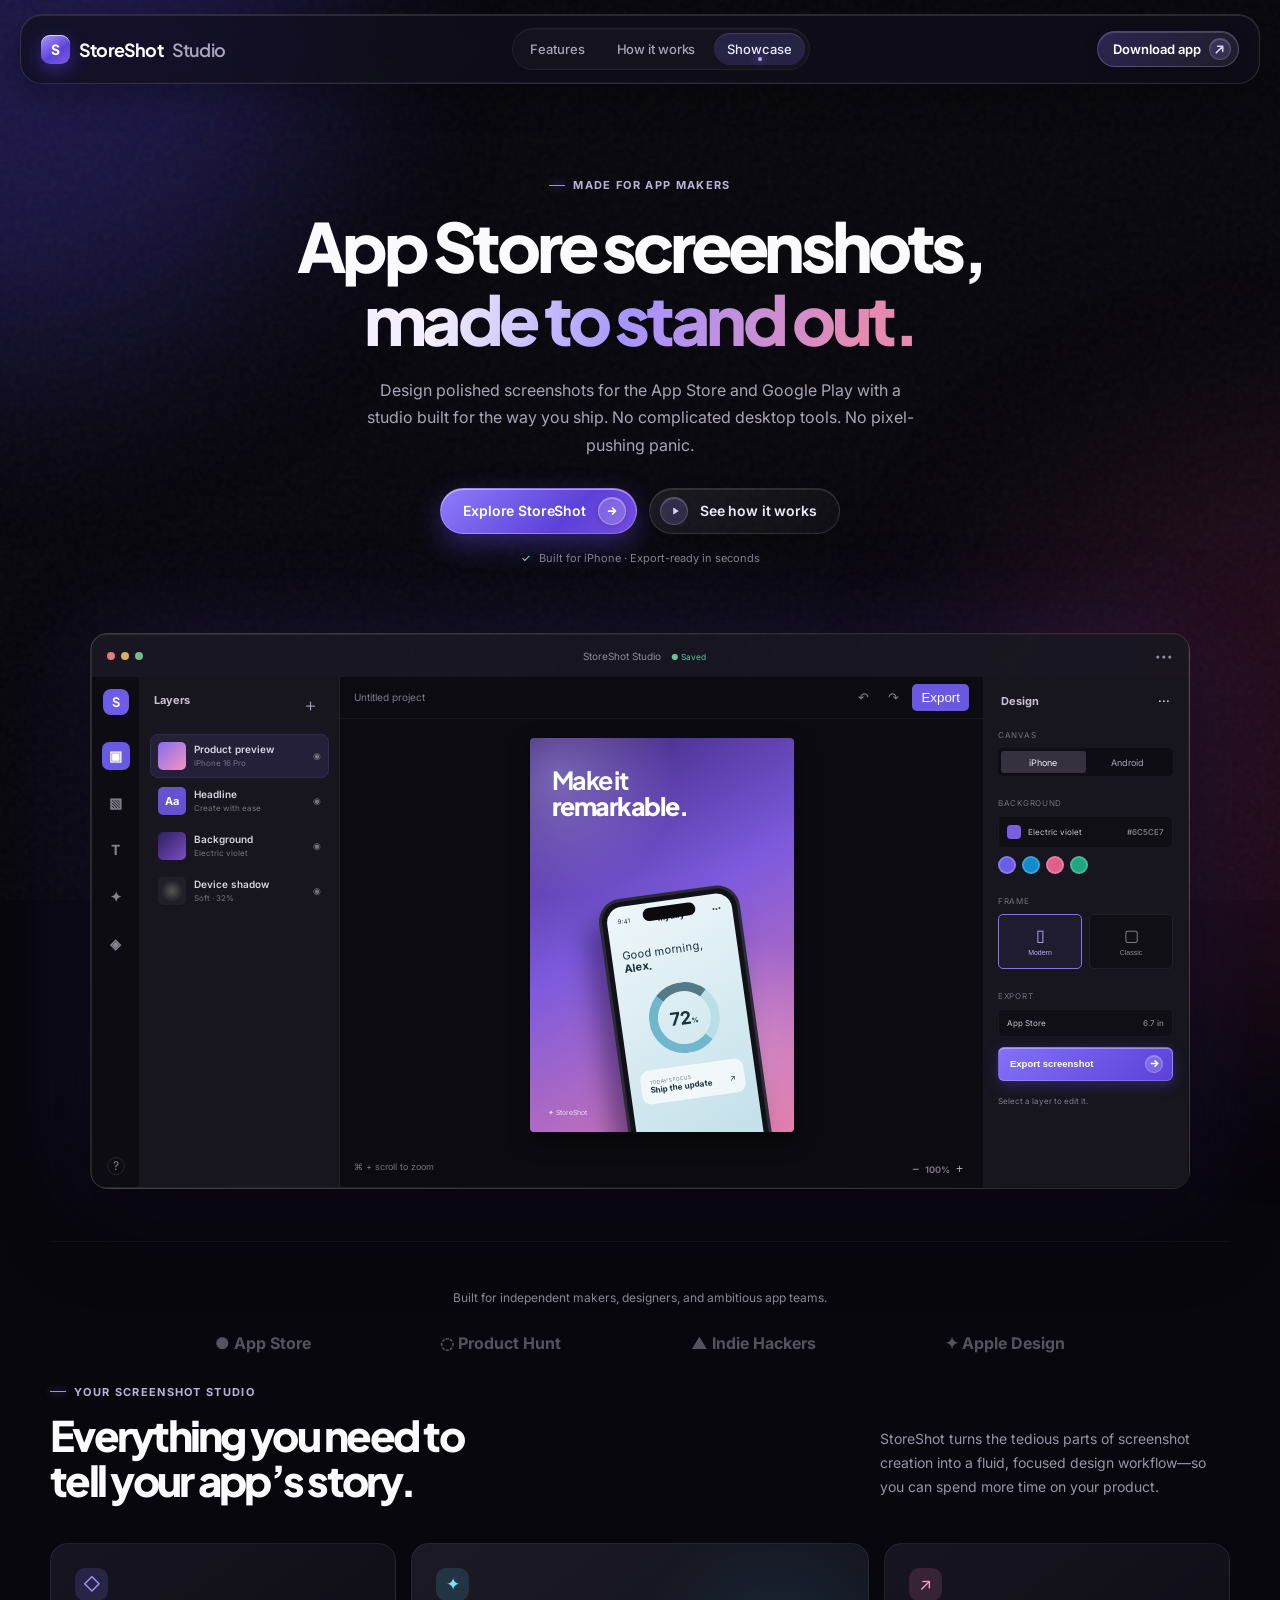
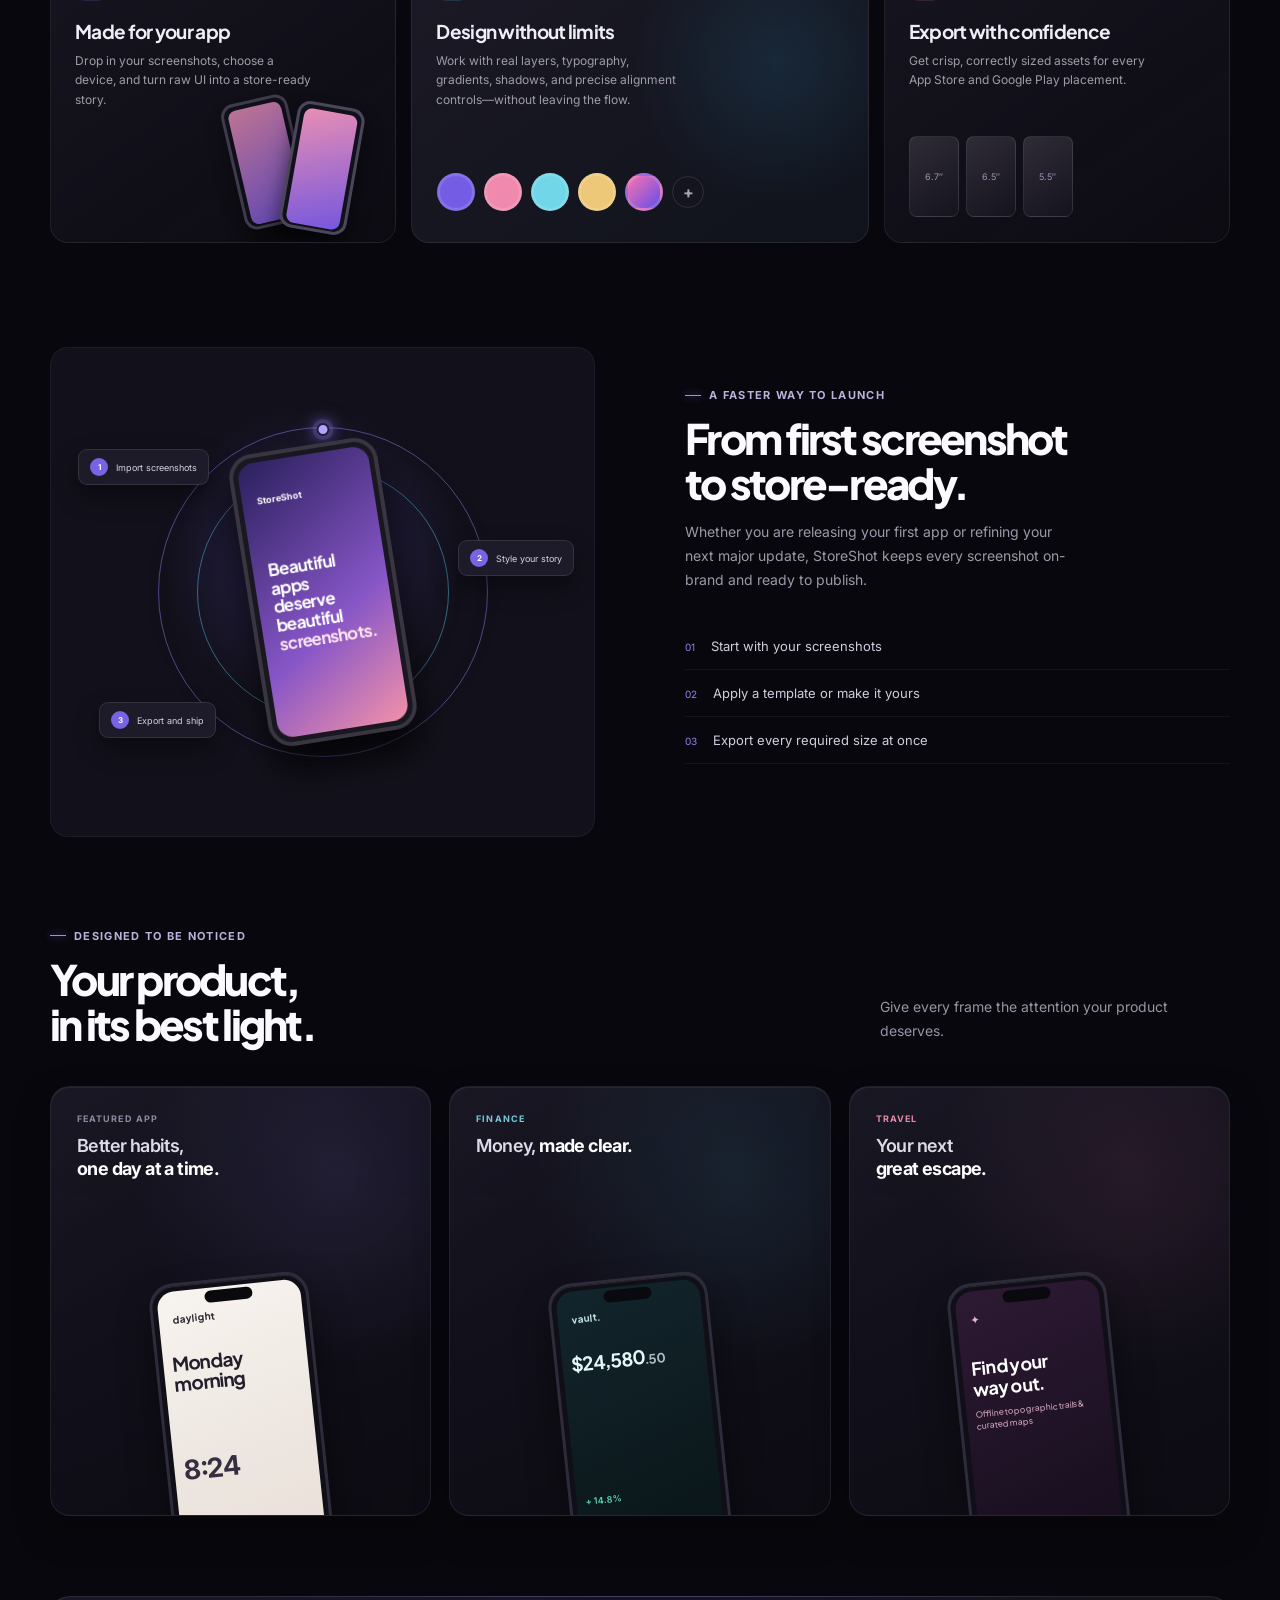
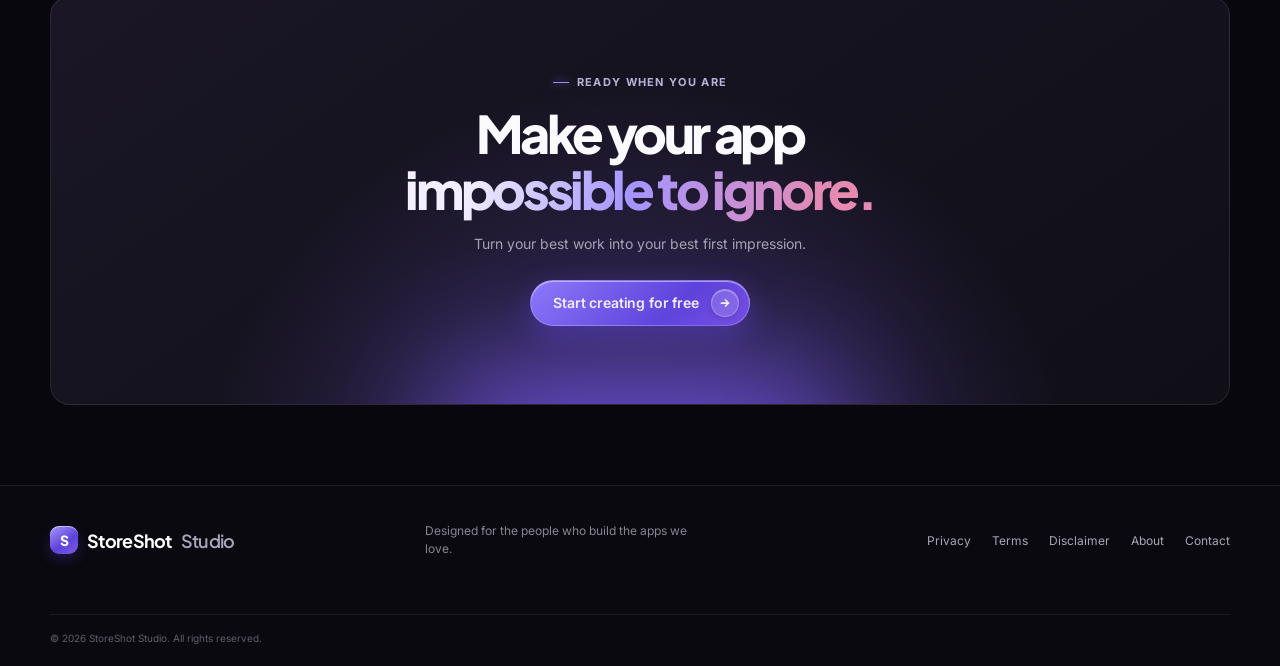
==== commit 5463188c: "feat: add legal and support pages, deploy config, and update UI components" ====
--- a/index.html
+++ b/index.html
@@ -1,4 +1,4 @@
-﻿<!doctype html>
+<!doctype html>
 <html lang="en">
   <head>
     <meta charset="UTF-8" />
@@ -9,7 +9,7 @@
     <link rel="preconnect" href="https://fonts.gstatic.com" crossorigin />
     <link href="https://fonts.googleapis.com/css2?family=Inter:wght@400;500;600;700&family=Plus+Jakarta+Sans:wght@600;700;800&display=swap" rel="stylesheet" />
     <link rel="stylesheet" href="styles.css?v=2" />
-  </head
+  </head>
   <body>
     <div class="aurora aurora-one"></div><div class="aurora aurora-two"></div><div class="grain"></div>
     <header class="site-header">
@@ -19,7 +19,7 @@
         <div class="nav-links" id="nav-links">
           <a href="#features">Features</a><a href="#workflow">How it works</a><a href="#showcase">Showcase</a>
         </div>
-        <a class="nav-download" href="#download">Download app <span>↗</span></a>
+        <a class="nav-download" href="#download"><span>Download app</span><span class="nav-download-arrow" aria-hidden="true"><svg width="11" height="11" viewBox="0 0 12 12" fill="none" xmlns="http://www.w3.org/2000/svg"><path d="M2.5 9.5L9.5 2.5M9.5 2.5H4M9.5 2.5V8" stroke="currentColor" stroke-width="1.75" stroke-linecap="round" stroke-linejoin="round"/></svg></span></a>
       </nav>
     </header>
 
@@ -29,8 +29,8 @@
         <h1>App Store screenshots,<br /><span>made to stand out.</span></h1>
         <p class="hero-copy">Design polished screenshots for the App Store and Google Play with a studio built for the way you ship. No complicated desktop tools. No pixel-pushing panic.</p>
         <div class="hero-actions" id="download">
-          <a class="button button-primary" href="#features">Explore StoreShot <b>→</b></a>
-          <a class="button button-glass" href="#workflow"><span class="play">▶</span> See how it works</a>
+          <a class="button button-primary" href="#features"><span>Explore StoreShot</span><span class="btn-arrow" aria-hidden="true"><svg width="12" height="12" viewBox="0 0 12 12" fill="none" xmlns="http://www.w3.org/2000/svg"><path d="M2.5 6H9.5M6.5 3L9.5 6L6.5 9" stroke="currentColor" stroke-width="1.75" stroke-linecap="round" stroke-linejoin="round"/></svg></span></a>
+          <a class="button button-glass" href="#workflow"><span class="btn-icon-play" aria-hidden="true"><svg width="10" height="10" viewBox="0 0 10 10" fill="currentColor" xmlns="http://www.w3.org/2000/svg"><path d="M3.2 2.2a.4.4 0 0 1 .61-.34l4.6 2.8a.4.4 0 0 1 0 .68l-4.6 2.8a.4.4 0 0 1-.61-.34V2.2z"/></svg></span><span>See how it works</span></a>
         </div>
         <div class="hero-note"><span class="check">✓</span> Built for iPhone · Export-ready in seconds</div>
 
@@ -40,7 +40,7 @@
             <aside class="editor-sidebar"><div class="sidebar-logo">S</div><span class="tool active">▣</span><span class="tool">▧</span><span class="tool">T</span><span class="tool">✦</span><span class="tool">◈</span><span class="sidebar-bottom">?</span></aside>
             <section class="layers"><div class="panel-heading">Layers <button>＋</button></div><div class="layer selected"><span class="layer-art gradient-art"></span><span><b>Product preview</b><small>iPhone 16 Pro</small></span><i>◉</i></div><div class="layer"><span class="layer-art title-art">Aa</span><span><b>Headline</b><small>Create with ease</small></span><i>◉</i></div><div class="layer"><span class="layer-art bg-art"></span><span><b>Background</b><small>Electric violet</small></span><i>◉</i></div><div class="layer"><span class="layer-art shadow-art"></span><span><b>Device shadow</b><small>Soft · 32%</small></span><i>◉</i></div></section>
             <section class="canvas"><div class="canvas-top"><span>Untitled project</span><div><button>↶</button><button>↷</button><button class="share">Export</button></div></div><div class="artboard"><div class="art-noise"></div><div class="headline-preview">Make it<br /><strong>remarkable.</strong></div><div class="phone"><div class="phone-camera"></div><div class="phone-screen"><div class="app-top"><span>9:41</span><b>myday</b><span>•••</span></div><div class="greeting">Good morning,<br /><strong>Alex.</strong></div><div class="ring"><span>72<small>%</small></span></div><div class="app-card"><small>TODAY'S FOCUS</small><b>Ship the update</b><span>↗</span></div><div class="app-tabs"><span>Home</span><span>Focus</span><span>Plan</span></div></div></div><div class="art-tag">✦ StoreShot</div></div><div class="canvas-footer"><span>⌘ + scroll to zoom</span><b>− &nbsp; 100% &nbsp; +</b></div></section>
-            <aside class="inspector"><div class="inspector-title">Design <span>···</span></div><div class="field-label">CANVAS</div><div class="segmented"><b>iPhone</b><span>Android</span></div><div class="field-label">BACKGROUND</div><div class="color-field"><i></i><span>Electric violet</span><b>#6C5CE7</b></div><div class="field-label">FRAME</div><div class="frame-row"><div class="frame-option chosen"><span>▯</span><small>Modern</small></div><div class="frame-option"><span>▢</span><small>Classic</small></div></div><div class="field-label">EXPORT</div><div class="export-row"><span>App Store</span><b>6.7 in</b></div><button class="export-button">Export screenshot <span>→</span></button></aside>
+            <aside class="inspector"><div class="inspector-title">Design <span>···</span></div><div class="field-label">CANVAS</div><div class="segmented"><b>iPhone</b><span>Android</span></div><div class="field-label">BACKGROUND</div><div class="color-field"><i></i><span>Electric violet</span><b>#6C5CE7</b></div><div class="field-label">FRAME</div><div class="frame-row"><div class="frame-option chosen"><span>▯</span><small>Modern</small></div><div class="frame-option"><span>▢</span><small>Classic</small></div></div><div class="field-label">EXPORT</div><div class="export-row"><span>App Store</span><b>6.7 in</b></div><button class="export-button"><span>Export screenshot</span><span class="export-btn-arrow" aria-hidden="true"><svg width="11" height="11" viewBox="0 0 12 12" fill="none" xmlns="http://www.w3.org/2000/svg"><path d="M2.5 6H9.5M6.5 3L9.5 6L6.5 9" stroke="currentColor" stroke-width="1.75" stroke-linecap="round" stroke-linejoin="round"/></svg></span></button></aside>
           </div>
         </div>
       </section>
@@ -51,13 +51,13 @@
         <div class="feature-grid"><article class="feature-card tall"><div class="feature-icon purple">◇</div><h3>Made for your app</h3><p>Drop in your screenshots, choose a device, and turn raw UI into a store-ready story.</p><div class="device-stack"><div class="mini-device back"><span></span></div><div class="mini-device front"><span></span></div></div></article><article class="feature-card wide"><div class="feature-icon blue">✦</div><h3>Design without limits</h3><p>Work with real layers, typography, gradients, shadows, and precise alignment controls—without leaving the flow.</p><div class="swatch-row"><span></span><span></span><span></span><span></span><span></span><b>+</b></div></article><article class="feature-card"><div class="feature-icon pink">↗</div><h3>Export with confidence</h3><p>Get crisp, correctly sized assets for every App Store and Google Play placement.</p><div class="export-sizes"><span>6.7″</span><span>6.5″</span><span>5.5″</span></div></article></div>
       </section>
 
-      <section class="workflow wrap" id="workflow"><div class="workflow-art"><div class="steps-orb"></div><div class="workflow-card one"><b>1</b><span>Import screenshots</span></div><div class="workflow-card two"><b>2</b><span>Style your story</span></div><div class="workflow-card three"><b>3</b><span>Export and ship</span></div><div class="workflow-phone"><div class="phone-screen small-screen"><b>StoreShot</b><div>Beautiful apps<br />deserve beautiful<br /><strong>screenshots.</strong></div></div></div></div><div class="workflow-copy"><div class="eyebrow"><i></i> A faster way to launch</div><h2>From first screenshot<br />to store-ready.</h2><p>Whether you are releasing your first app or refining your next major update, StoreShot keeps every screenshot on-brand and ready to publish.</p><ul><li><span>01</span> Start with your screenshots</li><li><span>02</span> Apply a template or make it yours</li><li><span>03</span> Export every required size at once</li></ul></div></section>
+      <section class="workflow wrap" id="workflow"><div class="workflow-art"><div class="steps-orb"></div><div class="steps-orb-inner"></div><div class="workflow-card one"><b>1</b><span>Import screenshots</span></div><div class="workflow-card two"><b>2</b><span>Style your story</span></div><div class="workflow-card three"><b>3</b><span>Export and ship</span></div><div class="workflow-phone"><div class="phone-screen small-screen"><b>StoreShot</b><div>Beautiful apps<br />deserve beautiful<br /><strong>screenshots.</strong></div></div></div></div><div class="workflow-copy"><div class="eyebrow"><i></i> A faster way to launch</div><h2>From first screenshot<br />to store-ready.</h2><p>Whether you are releasing your first app or refining your next major update, StoreShot keeps every screenshot on-brand and ready to publish.</p><ul><li><span>01</span> Start with your screenshots</li><li><span>02</span> Apply a template or make it yours</li><li><span>03</span> Export every required size at once</li></ul></div></section>
 
       <section class="showcase wrap" id="showcase"><div class="showcase-head"><div><div class="eyebrow"><i></i> Designed to be noticed</div><h2>Your product,<br />in its best light.</h2></div><p>Give every frame the attention your product deserves.</p></div><div class="shot-gallery"><div class="shot shot-one"><small>Better habits,<br /><b>one day at a time.</b></small><div class="gallery-phone light"><div>daylight</div><b>Monday<br />morning</b><span>8:24</span></div></div><div class="shot shot-two"><small>Money, <b>made clear.</b></small><div class="gallery-phone dark"><div>vault.</div><b>$24,580<span>.50</span></b><i>+ 14.8%</i></div></div><div class="shot shot-three"><small>Your next<br /><b>great escape.</b></small><div class="gallery-phone coral"><div>✦</div><b>Find your<br />way out.</b></div></div></div></section>
 
-      <section class="closing wrap"><div class="closing-card"><div class="closing-glow"></div><div class="eyebrow"><i></i> Ready when you are</div><h2>Make your app<br /><span>impossible to ignore.</span></h2><p>Turn your best work into your best first impression.</p><a class="button button-primary" href="#top">Start creating for free <b>→</b></a></div></section>
+      <section class="closing wrap"><div class="closing-card"><div class="closing-glow"></div><div class="eyebrow"><i></i> Ready when you are</div><h2>Make your app<br /><span>impossible to ignore.</span></h2><p>Turn your best work into your best first impression.</p><a class="button button-primary" href="#top"><span>Start creating for free</span><span class="btn-arrow" aria-hidden="true"><svg width="12" height="12" viewBox="0 0 12 12" fill="none" xmlns="http://www.w3.org/2000/svg"><path d="M2.5 6H9.5M6.5 3L9.5 6L6.5 9" stroke="currentColor" stroke-width="1.75" stroke-linecap="round" stroke-linejoin="round"/></svg></span></a></div></section>
     </main>
-    <footer><div class="footer-inner wrap"><a class="brand" href="#top"><span class="brand-mark">S</span>StoreShot <em>Studio</em></a><p>Designed for the people who build the apps we love.</p><div class="footer-links"><a href="#features">Features</a><a href="#workflow">Workflow</a><a href="#showcase">Showcase</a><a href="#top">Privacy</a></div><small>© <span id="year"></span> StoreShot Studio. All rights reserved.</small></div></footer>
+    <footer><div class="footer-inner wrap"><a class="brand" href="#top"><span class="brand-mark">S</span>StoreShot <em>Studio</em></a><p>Designed for the people who build the apps we love.</p><div class="footer-links"><a href="privacy.html">Privacy</a><a href="terms.html">Terms</a><a href="disclaimer.html">Disclaimer</a><a href="about.html">About</a><a href="contact.html">Contact</a></div><small>© <span id="year"></span> StoreShot Studio. All rights reserved.</small></div></footer>
     <script src="script.js"></script>
   </body>
 </html>
--- a/styles.css
+++ b/styles.css
@@ -1,43 +1,54 @@
-:root{--bg:#08070d;--surface:#12111b;--text:#f0edf8;--muted:#aaa5b8;--line:rgba(255,255,255,.1);--purple:#7967ed;--cyan:#78dff7;--pink:#e56b9b}*{box-sizing:border-box}html{scroll-behavior:smooth}body{margin:0;background:var(--bg);color:var(--text);font-family:Inter,Arial,sans-serif;overflow-x:hidden}.wrap{width:min(1180px,calc(100% - 40px));margin:auto}.aurora{position:fixed;pointer-events:none;border-radius:50%;filter:blur(100px);opacity:.32;z-index:-2}.aurora-one{width:650px;height:620px;background:#4938be;left:-330px;top:-260px}.aurora-two{width:700px;height:600px;background:#9c285e;right:-400px;top:430px;opacity:.18}.grain{position:fixed;inset:0;pointer-events:none;opacity:.1;z-index:-1;background-image:url("data:image/svg+xml,%3Csvg viewBox='0 0 180 180' xmlns='http://www.w3.org/2000/svg'%3E%3Cfilter id='n'%3E%3CfeTurbulence type='fractalNoise' baseFrequency='.85' numOctaves='4' stitchTiles='stitch'/%3E%3C/filter%3E%3Crect width='100%25' height='100%25' filter='url(%23n)' opacity='.4'/%3E%3C/svg%3E")}.site-header{height:76px;position:fixed;z-index:10;top:0;left:0;right:0;background:rgba(8,7,13,.62);backdrop-filter:blur(22px);border-bottom:1px solid rgba(255,255,255,.06)}.nav{height:76px;display:flex;align-items:center;justify-content:space-between}.brand{display:flex;align-items:center;gap:8px;color:white;text-decoration:none;font:bold 17px 'Plus Jakarta Sans';letter-spacing:-.8px}.brand em{font-style:normal;color:#938dac;font-weight:600}.brand-mark{display:grid;place-items:center;width:24px;height:24px;border-radius:8px;color:white;font:800 14px 'Plus Jakarta Sans';background:linear-gradient(135deg,#9d8dff,#5940d0);box-shadow:inset 0 1px #ffffff85,0 5px 14px #4e3bcc99}.nav-links{display:flex;gap:29px;margin-left:80px}.nav-links a,.footer-links a{color:#bbb6c7;text-decoration:none;font-size:13px;transition:.2s}.nav-links a:hover,.footer-links a:hover{color:white}.nav-download{color:white;font-size:13px;font-weight:600;text-decoration:none;padding:11px 16px;border-radius:99px;background:#ffffff10;border:1px solid #ffffff19}.nav-download span{color:#bcb2ff;margin-left:5px}.menu-button{display:none}.hero{padding:178px 0 52px;text-align:center}.eyebrow{color:#b9b2d9;font-size:11px;letter-spacing:.12em;text-transform:uppercase;font-weight:700;display:flex;align-items:center;gap:8px}.hero .eyebrow{justify-content:center}.eyebrow i{display:block;width:16px;height:1px;background:#9b8cff;box-shadow:0 0 8px #8b73ff}.hero h1,.section-intro h2,.workflow h2,.showcase h2,.closing h2{font:800 clamp(42px,5.3vw,72px)/1.07 'Plus Jakarta Sans';letter-spacing:-.065em;margin:18px 0 22px;color:#fbfaff}.hero h1 span,.closing h2 span{background:linear-gradient(103deg,#f3efff 14%,#a595ff 48%,#e68ab1 90%);-webkit-background-clip:text;background-clip:text;color:transparent}.hero-copy{color:#aaa5b6;max-width:560px;margin:0 auto;font-size:16px;line-height:1.7}.hero-actions{display:flex;justify-content:center;gap:12px;margin:29px 0 17px}.button{display:inline-flex;align-items:center;gap:14px;border-radius:99px;padding:14px 19px;text-decoration:none;font-size:13px;font-weight:700;transition:transform .2s,filter .2s}.button:hover{transform:translateY(-2px);filter:brightness(1.12)}.button b{font-size:18px;line-height:10px}.button-primary{color:#fff;background:linear-gradient(135deg,#8d79fc,#6046d4);box-shadow:0 9px 30px #6046d466,inset 0 1px #ffffff70}.button-glass{color:#d7d2e2;background:#ffffff0b;border:1px solid #ffffff17}.play{font-size:9px;color:#b9aaff}.hero-note{font-size:11px;color:#848093}.check{color:#8ff0c8;margin-right:5px}.studio-window{margin:68px auto 0;max-width:1100px;text-align:left;padding:1px;border:1px solid #ffffff19;border-radius:18px;background:linear-gradient(120deg,#ffffff26,#ffffff06);box-shadow:0 30px 80px #0009,0 0 100px #6247db36;overflow:hidden}.window-bar{height:42px;background:#181620e8;display:flex;align-items:center;color:#908a9c;font-size:10px;padding:0 15px}.traffic{display:flex;gap:6px}.traffic b{width:8px;height:8px;border-radius:50%;background:#5b5863}.traffic b:first-child{background:#e17c83}.traffic b:nth-child(2){background:#d8ad64}.traffic b:last-child{background:#74bc8e}.window-title{margin:auto}.window-title small{color:#64c598;margin-left:7px}.window-more{width:27px;text-align:right}.editor{height:510px;display:grid;grid-template-columns:48px 200px 1fr 205px;background:#111019}.editor-sidebar{border-right:1px solid #ffffff0d;background:#0d0c13;display:flex;flex-direction:column;align-items:center;padding:12px 0;gap:19px;color:#85818e}.sidebar-logo{width:26px;height:26px;color:white;background:#6d5ce8;border-radius:8px;display:grid;place-items:center;font:bold 13px 'Plus Jakarta Sans';margin-bottom:8px}.tool{font-weight:700;font-size:14px;width:28px;height:28px;display:grid;place-items:center;border-radius:7px}.tool.active{background:#6a59e3;color:white}.sidebar-bottom{margin-top:auto;border:1px solid #ffffff18;border-radius:50%;height:18px;width:18px;text-align:center;font-size:12px}.layers,.inspector{background:#17151e;border-right:1px solid #ffffff0d;padding:14px 11px;color:#c8c3d2}.panel-heading,.inspector-title{display:flex;justify-content:space-between;font-size:11px;font-weight:700;margin:2px 3px 17px}.panel-heading button{border:0;background:none;color:#aaa3be;font-size:17px}.layer{display:flex;align-items:center;gap:8px;padding:7px;border-radius:7px;margin:3px 0;font-size:10px}.layer.selected{background:#7767e322;outline:1px solid #7767e344}.layer b,.layer small{display:block}.layer b{font-weight:600;color:#d8d4e0}.layer small{font-size:8px;color:#777381;margin-top:3px}.layer i{font-style:normal;font-size:9px;color:#77717f;margin-left:auto}.layer-art{width:28px;height:28px;border-radius:5px;background:#34313d;display:grid;place-items:center;font-size:11px}.gradient-art{background:linear-gradient(135deg,#856df0,#f396bd)}.title-art{background:#6652d0;color:white;font-weight:bold}.bg-art{background:linear-gradient(135deg,#2c1e5f,#784fc0)}.shadow-art{background:radial-gradient(#555,transparent 55%),#211f28}.canvas{background:#0c0b11;position:relative;display:flex;flex-direction:column;min-width:0}.canvas-top{height:42px;display:flex;justify-content:space-between;align-items:center;padding:0 14px;border-bottom:1px solid #ffffff0c;color:#7f7b8a;font-size:10px}.canvas-top button{background:none;border:0;color:#827c8c;margin-left:7px}.canvas-top .share{background:#6a58e0;color:white;border-radius:5px;padding:6px 9px}.artboard{position:relative;margin:auto;height:394px;width:264px;border-radius:4px;overflow:hidden;background:linear-gradient(150deg,#392376,#7d5add 46%,#e17ba8);box-shadow:0 8px 20px #0008}.art-noise{position:absolute;inset:0;background:radial-gradient(circle at 10% 10%,#d7ceff55,transparent 28%),radial-gradient(circle at 80% 80%,#ffbdd755,transparent 30%)}.headline-preview{position:absolute;top:29px;left:22px;color:white;font:bold 25px/1.06 'Plus Jakarta Sans';letter-spacing:-1.5px}.headline-preview strong{font-weight:800}.phone{position:absolute;bottom:-42px;right:37px;width:142px;height:283px;border-radius:23px;background:#11111a;padding:5px;border:3px solid #2c2c38;box-shadow:-14px 19px 25px #28154a88;transform:rotate(-8deg)}.phone-camera{position:absolute;top:10px;left:50%;transform:translateX(-50%);background:#0b0b0e;width:53px;height:13px;border-radius:10px;z-index:2}.phone-screen{height:100%;border-radius:16px;overflow:hidden;background:linear-gradient(155deg,#eff7fa,#bfdee8);color:#18323e;padding:11px}.app-top{display:flex;justify-content:space-between;font-size:6px}.app-top b{font-size:8px}.greeting{font-size:11px;line-height:1.2;margin-top:22px}.ring{width:71px;height:71px;border:9px solid #70b7ce;border-top-color:#547987;border-right-color:#b9dee8;border-radius:50%;display:grid;place-items:center;margin:14px auto 12px;font:bold 18px Inter}.ring small{font-size:7px}.app-card{background:#ffffffb5;padding:9px;border-radius:9px;font-size:8px;position:relative}.app-card small{font-size:5px;display:block;color:#6b7a7e}.app-card span{position:absolute;right:9px;top:14px}.app-tabs{position:absolute;bottom:11px;left:11px;right:11px;display:flex;justify-content:space-around;font-size:6px}.art-tag{position:absolute;bottom:15px;left:18px;color:#fff;font-size:7px;opacity:.75}.canvas-footer{font-size:9px;color:#77717f;display:flex;justify-content:space-between;padding:10px 14px}.inspector{border:0;padding:15px}.field-label{font-size:8px;letter-spacing:.09em;color:#75717e;margin:22px 0 8px}.segmented{height:28px;border-radius:5px;background:#0e0d13;padding:3px;display:flex;font-size:9px}.segmented>*{width:50%;text-align:center;padding:6px}.segmented b{background:#35313e;border-radius:3px}.color-field,.export-row{display:flex;align-items:center;gap:7px;background:#100f16;border:1px solid #ffffff0b;border-radius:5px;padding:8px;font-size:8px}.color-field i{height:14px;width:14px;background:#765fe3;border-radius:4px}.color-field b,.export-row b{margin-left:auto;font-weight:500;color:#8b8694}.frame-row{display:flex;gap:7px}.frame-option{width:50%;height:55px;border:1px solid #ffffff12;border-radius:5px;text-align:center;font-size:16px;padding:7px;color:#8e8997}.frame-option small{display:block;font-size:7px;margin-top:4px}.frame-option.chosen{border-color:#8474ed;color:#b5acff;background:#7163d818}.export-button{width:100%;border:0;border-radius:5px;background:#6d5ade;color:white;padding:10px;font-size:9px;text-align:left;margin-top:10px}.export-button span{float:right}.logo-strip{padding:52px 0 125px;border-top:1px solid #ffffff0a;text-align:center}.logo-strip p{color:#8a8595;font-size:12px}.logo-strip div{display:flex;justify-content:space-between;gap:20px;max-width:850px;margin:32px auto 0;color:#55515d;font-weight:700;font-size:16px}.feature-section{padding:15px 0 130px}.section-intro,.showcase-head{display:flex;justify-content:space-between;gap:35px;align-items:end;margin-bottom:40px}.section-intro h2,.workflow h2,.showcase h2{font-size:42px;margin:14px 0 0}.section-intro p,.showcase-head p{max-width:350px;line-height:1.7;color:#9994a5;font-size:14px;margin:0 0 4px}.feature-grid{display:grid;grid-template-columns:1fr 1.32fr 1fr;gap:15px}.feature-card{min-height:300px;border:1px solid #ffffff12;border-radius:18px;background:linear-gradient(145deg,#1b1925cc,#0e0d14bb);padding:24px;overflow:hidden;position:relative}.feature-card.wide{background:radial-gradient(circle at 80% 40%,#28749e33,transparent 35%),linear-gradient(145deg,#1b1925,#10131c)}.feature-icon{width:33px;height:33px;display:grid;place-items:center;border-radius:10px;font-size:17px}.purple{background:#7d69ed30;color:#a897ff}.blue{background:#4ccbed28;color:#7be3ff}.pink{background:#e37aa328;color:#ff9cbc}.feature-card h3{font:700 19px 'Plus Jakarta Sans';letter-spacing:-.7px;margin:18px 0 8px}.feature-card p{font-size:12px;line-height:1.65;color:#a09ba9;max-width:240px;margin:0}.device-stack{position:absolute;bottom:-25px;right:8px;width:190px;height:150px}.mini-device{position:absolute;width:74px;height:140px;border-radius:14px;background:#11111c;border:3px solid #4b465a;box-shadow:0 15px 20px #0008}.mini-device span{margin:5px;display:block;height:126px;border-radius:8px;background:linear-gradient(160deg,#e88eb4,#7657dd)}.mini-device.front{right:29px;bottom:-13px;transform:rotate(10deg)}.mini-device.back{right:91px;bottom:3px;transform:rotate(-13deg);opacity:.8}.swatch-row{position:absolute;bottom:31px;left:25px;display:flex;gap:9px;align-items:center}.swatch-row span{height:38px;width:38px;border-radius:50%;border:3px solid #ffffff20}.swatch-row span:nth-child(1){background:#745ce5}.swatch-row span:nth-child(2){background:#ef89ae}.swatch-row span:nth-child(3){background:#70d6e8}.swatch-row span:nth-child(4){background:#eec879}.swatch-row span:nth-child(5){background:linear-gradient(135deg,#fa72b0,#644ee8)}.swatch-row b{height:32px;width:32px;border:1px solid #ffffff1e;border-radius:50%;display:grid;place-items:center;color:#aaa4b8}.export-sizes{position:absolute;bottom:25px;display:flex;gap:7px}.export-sizes span{width:50px;height:81px;display:grid;place-items:center;background:linear-gradient(145deg,#2f2c38,#15131d);border:1px solid #ffffff18;border-radius:8px;color:#9e95b8;font-size:9px}.workflow{padding:115px 0 130px;display:grid;grid-template-columns:1fr 1fr;gap:90px;align-items:center}.workflow-art{height:490px;position:relative;border-radius:18px;background:radial-gradient(circle at 48% 43%,#6250d64f,transparent 38%),#12101a;overflow:hidden;border:1px solid #ffffff0c}.steps-orb{position:absolute;width:330px;height:330px;border:1px solid #967aff42;border-radius:50%;left:50%;top:50%;transform:translate(-50%,-50%)}.steps-orb:after{content:"";position:absolute;inset:32px;border-radius:50%;border:1px solid #82dff333}.workflow-card{position:absolute;display:flex;align-items:center;gap:8px;background:#211e2dce;backdrop-filter:blur(8px);border:1px solid #ffffff1a;border-radius:9px;padding:8px 11px;color:#d7d2e3;font-size:9px;box-shadow:0 11px 25px #0006}.workflow-card b{display:grid;place-items:center;width:18px;height:18px;border-radius:50%;background:#7763e3;color:white;font-size:8px}.workflow-card.one{left:27px;top:101px}.workflow-card.two{right:20px;top:192px}.workflow-card.three{left:48px;bottom:98px}.workflow-phone{width:150px;height:295px;background:#191821;border-radius:24px;border:4px solid #393541;position:absolute;left:50%;top:50%;transform:translate(-50%,-50%) rotate(-9deg);padding:5px;box-shadow:0 25px 35px #000b}.small-screen{background:linear-gradient(145deg,#2b205d,#8756c7 60%,#f291a8);color:#fff;padding:26px 15px}.small-screen>b{font-size:9px}.small-screen div{font:700 17px/1.1 'Plus Jakarta Sans';margin-top:53px;letter-spacing:-.7px}.small-screen strong{color:#ffe5ef}.workflow-copy>p{color:#9d98a9;line-height:1.7;font-size:14px;max-width:390px}.workflow ul{list-style:none;padding:9px 0;margin:22px 0}.workflow li{padding:15px 0;border-bottom:1px solid #ffffff0d;color:#d2cddd;font-size:13px}.workflow li span{color:#9282ee;font-size:10px;margin-right:12px}.showcase{padding:10px 0 130px}.showcase-head{align-items:end}.shot-gallery{display:grid;grid-template-columns:1.18fr 1fr 1fr;gap:15px}.shot{height:412px;border-radius:17px;position:relative;overflow:hidden;padding:24px;font:700 22px/1.15 'Plus Jakarta Sans';letter-spacing:-1px}.shot small{position:relative;z-index:2;font-size:22px}.shot-one{background:linear-gradient(145deg,#ffcc9f,#ef927c 46%,#b164b3)}.shot-two{background:radial-gradient(circle at 80% 15%,#2e6673,transparent 30%),#0b171a}.shot-three{background:linear-gradient(155deg,#f2a174,#f27871 48%,#8c3865)}.gallery-phone{position:absolute;bottom:-40px;left:50%;transform:translateX(-50%) rotate(-8deg);width:162px;height:280px;border:4px solid #313039;border-radius:26px;padding:5px;background:#101018;box-shadow:0 20px 30px #0007}.gallery-phone:before{content:"";position:absolute;top:9px;left:50%;transform:translateX(-50%);width:58px;height:14px;border-radius:9px;background:#0d0c10;z-index:2}.gallery-phone>div{height:100%;border-radius:16px;padding:25px 15px;font:700 10px 'Plus Jakarta Sans'}.gallery-phone>b{position:absolute;top:75px;left:15px;font:700 20px/1 'Plus Jakarta Sans';letter-spacing:-1px}.gallery-phone span{position:absolute;top:176px;left:15px;font-size:30px;font-weight:700}.gallery-phone i{position:absolute;top:222px;left:15px;font-size:9px;color:#81cbb5;font-style:normal}.light>div{background:#f1e6db;color:#1d2830}.dark>div{background:linear-gradient(160deg,#142d32,#0a1719);color:#d5edf0}.coral>div{background:linear-gradient(160deg,#fae1a4,#ee776d);color:#7e2748}.coral>b{top:86px;color:#7e2748}.closing{padding-bottom:120px}.closing-card{position:relative;overflow:hidden;border:1px solid #ffffff17;border-radius:20px;padding:78px 50px;text-align:center;background:radial-gradient(circle at 50% 130%,#815ee864,transparent 56%),linear-gradient(145deg,#1a1626,#100f17)}.closing-card .eyebrow{justify-content:center}.closing h2{font-size:52px;margin:17px 0}.closing p{color:#a8a2b5;font-size:14px;margin:0 0 28px}.closing-glow{position:absolute;width:400px;height:200px;left:50%;bottom:-170px;transform:translateX(-50%);background:#7557ef;filter:blur(65px);opacity:.8}footer{border-top:1px solid #ffffff0d;background:#09080d}.footer-inner{padding:42px 0 25px;display:grid;grid-template-columns:1.2fr 1.8fr auto;gap:25px;align-items:center}.footer-inner p{font-size:12px;color:#7e7988}.footer-links{display:flex;gap:18px}.footer-inner small{grid-column:1/-1;padding-top:18px;border-top:1px solid #ffffff0b;color:#5f5b68;font-size:10px}
-@media(max-width:800px){.nav-links,.nav-download{display:none}.menu-button{display:block;background:#ffffff0c;color:#ddd7e9;border:1px solid #ffffff19;border-radius:99px;padding:8px 12px;font-size:11px}.nav-links.open{position:absolute;top:65px;left:20px;right:20px;margin:0;padding:15px;display:flex;flex-direction:column;gap:15px;background:#17151eeF;border:1px solid #ffffff17;border-radius:13px;backdrop-filter:blur(20px)}.hero{padding-top:142px}.hero h1{font-size:43px}.editor{height:405px;grid-template-columns:38px 1fr}.layers,.inspector{display:none}.canvas-top{height:36px}.artboard{height:302px;width:203px}.headline-preview{font-size:19px;top:21px;left:17px}.phone{width:110px;height:219px;right:29px}.canvas-footer{padding:7px}.logo-strip{padding-bottom:82px}.logo-strip div{flex-wrap:wrap;justify-content:center;font-size:13px}.section-intro,.showcase-head{display:block}.section-intro p,.showcase-head p{margin-top:17px}.feature-grid{grid-template-columns:1fr}.feature-card{min-height:240px}.feature-card.wide{min-height:260px}.workflow{grid-template-columns:1fr;gap:44px;padding:60px 0 90px}.workflow-art{height:410px}.showcase{padding-bottom:90px}.shot-gallery{grid-template-columns:1fr;gap:12px}.shot{height:350px}.shot-one{height:390px}.closing-card{padding:58px 20px}.closing h2{font-size:39px}.footer-inner{grid-template-columns:1fr;gap:14px}.footer-links{grid-row:3;flex-wrap:wrap}.footer-inner small{grid-row:4}.section-intro h2,.workflow h2,.showcase h2{font-size:36px}}
+:root{--bg:#08070d;--surface:#12111b;--text:#f0edf8;--muted:#aaa5b8;--line:rgba(255,255,255,.1);--purple:#7967ed;--cyan:#78dff7;--pink:#e56b9b}*{box-sizing:border-box}html{scroll-behavior:smooth}body{margin:0;background:var(--bg);color:var(--text);font-family:Inter,Arial,sans-serif;overflow-x:hidden}.wrap{width:min(1180px,calc(100% - 40px));margin:auto}.aurora{position:fixed;pointer-events:none;border-radius:50%;filter:blur(100px);opacity:.32;z-index:-2}.aurora-one{width:650px;height:620px;background:#4938be;left:-330px;top:-260px}.aurora-two{width:700px;height:600px;background:#9c285e;right:-400px;top:430px;opacity:.18}.grain{position:fixed;inset:0;pointer-events:none;opacity:.1;z-index:-1;background-image:url("data:image/svg+xml,%3Csvg viewBox='0 0 180 180' xmlns='http://www.w3.org/2000/svg'%3E%3Cfilter id='n'%3E%3CfeTurbulence type='fractalNoise' baseFrequency='.85' numOctaves='4' stitchTiles='stitch'/%3E%3C/filter%3E%3Crect width='100%25' height='100%25' filter='url(%23n)' opacity='.4'/%3E%3C/svg%3E")}.site-header{height:76px;position:fixed;z-index:10;top:0;left:0;right:0;background:rgba(8,7,13,.62);backdrop-filter:blur(22px);border-bottom:1px solid rgba(255,255,255,.06)}.nav{height:76px;display:flex;align-items:center;justify-content:space-between}.brand{display:flex;align-items:center;gap:8px;color:white;text-decoration:none;font:bold 17px 'Plus Jakarta Sans';letter-spacing:-.8px}.brand em{font-style:normal;color:#938dac;font-weight:600}.brand-mark{display:grid;place-items:center;width:24px;height:24px;border-radius:8px;color:white;font:800 14px 'Plus Jakarta Sans';background:linear-gradient(135deg,#9d8dff,#5940d0);box-shadow:inset 0 1px #ffffff85,0 5px 14px #4e3bcc99}.nav-links{display:flex;gap:29px;margin-left:80px}.nav-links a,.footer-links a{color:#bbb6c7;text-decoration:none;font-size:13px;transition:.2s}.nav-links a:hover,.footer-links a:hover{color:white}.nav-download{color:white;font-size:13px;font-weight:600;text-decoration:none;padding:11px 16px;border-radius:99px;background:#ffffff10;border:1px solid #ffffff19}.menu-button{display:none}.hero{padding:178px 0 52px;text-align:center}.eyebrow{color:#b9b2d9;font-size:11px;letter-spacing:.12em;text-transform:uppercase;font-weight:700;display:flex;align-items:center;gap:8px}.hero .eyebrow{justify-content:center}.eyebrow i{display:block;width:16px;height:1px;background:#9b8cff;box-shadow:0 0 8px #8b73ff}.hero h1,.section-intro h2,.workflow h2,.showcase h2,.closing h2{font:800 clamp(42px,5.3vw,72px)/1.07 'Plus Jakarta Sans';letter-spacing:-.065em;margin:18px 0 22px;color:#fbfaff}.hero h1 span,.closing h2 span{background:linear-gradient(103deg,#f3efff 14%,#a595ff 48%,#e68ab1 90%);-webkit-background-clip:text;background-clip:text;color:transparent}.hero-copy{color:#aaa5b6;max-width:560px;margin:0 auto;font-size:16px;line-height:1.7}.hero-actions{display:flex;justify-content:center;gap:12px;margin:29px 0 17px;scroll-margin-top:90px}.button{display:inline-flex;align-items:center;gap:14px;border-radius:99px;padding:14px 19px;text-decoration:none;font-size:13px;font-weight:700;transition:transform .2s,filter .2s}.button:hover{transform:translateY(-2px);filter:brightness(1.12)}.button b{font-size:18px;line-height:10px}.button-primary{color:#fff;background:linear-gradient(135deg,#8d79fc,#6046d4);box-shadow:0 9px 30px #6046d466,inset 0 1px #ffffff70}.button-glass{color:#d7d2e2;background:#ffffff0b;border:1px solid #ffffff17}.play{font-size:9px;color:#b9aaff}.hero-note{font-size:11px;color:#848093}.check{color:#8ff0c8;margin-right:5px}.studio-window{margin:68px auto 0;max-width:1100px;text-align:left;padding:1px;border:1px solid #ffffff19;border-radius:18px;background:linear-gradient(120deg,#ffffff26,#ffffff06);box-shadow:0 30px 80px #0009,0 0 100px #6247db36;overflow:hidden}.window-bar{height:42px;background:#181620e8;display:flex;align-items:center;color:#908a9c;font-size:10px;padding:0 15px}.traffic{display:flex;gap:6px}.traffic b{width:8px;height:8px;border-radius:50%;background:#5b5863}.traffic b:first-child{background:#e17c83}.traffic b:nth-child(2){background:#d8ad64}.traffic b:last-child{background:#74bc8e}.window-title{margin:auto}.window-title small{color:#64c598;margin-left:7px}.window-more{width:27px;text-align:right}.editor{height:510px;display:grid;grid-template-columns:48px 200px 1fr 205px;background:#111019}.editor-sidebar{border-right:1px solid #ffffff0d;background:#0d0c13;display:flex;flex-direction:column;align-items:center;padding:12px 0;gap:19px;color:#85818e}.sidebar-logo{width:26px;height:26px;color:white;background:#6d5ce8;border-radius:8px;display:grid;place-items:center;font:bold 13px 'Plus Jakarta Sans';margin-bottom:8px}.tool{font-weight:700;font-size:14px;width:28px;height:28px;display:grid;place-items:center;border-radius:7px}.tool.active{background:#6a59e3;color:white}.sidebar-bottom{margin-top:auto;border:1px solid #ffffff18;border-radius:50%;height:18px;width:18px;text-align:center;font-size:12px}.layers,.inspector{background:#17151e;border-right:1px solid #ffffff0d;padding:14px 11px;color:#c8c3d2}.panel-heading,.inspector-title{display:flex;justify-content:space-between;font-size:11px;font-weight:700;margin:2px 3px 17px}.panel-heading button{border:0;background:none;color:#aaa3be;font-size:17px}.layer{display:flex;align-items:center;gap:8px;padding:7px;border-radius:7px;margin:3px 0;font-size:10px}.layer.selected{background:#7767e322;outline:1px solid #7767e344}.layer b,.layer small{display:block}.layer b{font-weight:600;color:#d8d4e0}.layer small{font-size:8px;color:#777381;margin-top:3px}.layer i{font-style:normal;font-size:9px;color:#77717f;margin-left:auto}.layer-art{width:28px;height:28px;border-radius:5px;background:#34313d;display:grid;place-items:center;font-size:11px}.gradient-art{background:linear-gradient(135deg,#856df0,#f396bd)}.title-art{background:#6652d0;color:white;font-weight:bold}.bg-art{background:linear-gradient(135deg,#2c1e5f,#784fc0)}.shadow-art{background:radial-gradient(#555,transparent 55%),#211f28}.canvas{background:#0c0b11;position:relative;display:flex;flex-direction:column;min-width:0}.canvas-top{height:42px;display:flex;justify-content:space-between;align-items:center;padding:0 14px;border-bottom:1px solid #ffffff0c;color:#7f7b8a;font-size:10px}.canvas-top button{background:none;border:0;color:#827c8c;margin-left:7px}.canvas-top .share{background:#6a58e0;color:white;border-radius:5px;padding:6px 9px}.artboard{position:relative;margin:auto;height:394px;width:264px;border-radius:4px;overflow:hidden;background:linear-gradient(150deg,#392376,#7d5add 46%,#e17ba8);box-shadow:0 8px 20px #0008}.art-noise{position:absolute;inset:0;background:radial-gradient(circle at 10% 10%,#d7ceff55,transparent 28%),radial-gradient(circle at 80% 80%,#ffbdd755,transparent 30%)}.headline-preview{position:absolute;top:29px;left:22px;color:white;font:bold 25px/1.06 'Plus Jakarta Sans';letter-spacing:-1.5px}.headline-preview strong{font-weight:800}.phone{position:absolute;bottom:-42px;right:37px;width:142px;height:283px;border-radius:23px;background:#11111a;padding:5px;border:3px solid #2c2c38;box-shadow:-14px 19px 25px #28154a88;transform:rotate(-8deg)}.phone-camera{position:absolute;top:10px;left:50%;transform:translateX(-50%);background:#0b0b0e;width:53px;height:13px;border-radius:10px;z-index:2}.phone-screen{height:100%;border-radius:16px;overflow:hidden;background:linear-gradient(155deg,#eff7fa,#bfdee8);color:#18323e;padding:11px}.app-top{display:flex;justify-content:space-between;font-size:6px}.app-top b{font-size:8px}.greeting{font-size:11px;line-height:1.2;margin-top:22px}.ring{width:71px;height:71px;border:9px solid #70b7ce;border-top-color:#547987;border-right-color:#b9dee8;border-radius:50%;display:grid;place-items:center;margin:14px auto 12px;font:bold 18px Inter}.ring small{font-size:7px}.app-card{background:#ffffffb5;padding:9px;border-radius:9px;font-size:8px;position:relative}.app-card small{font-size:5px;display:block;color:#6b7a7e}.app-card span{position:absolute;right:9px;top:14px}.app-tabs{position:absolute;bottom:11px;left:11px;right:11px;display:flex;justify-content:space-around;font-size:6px}.art-tag{position:absolute;bottom:15px;left:18px;color:#fff;font-size:7px;opacity:.75}.canvas-footer{font-size:9px;color:#77717f;display:flex;justify-content:space-between;padding:10px 14px}.inspector{border:0;padding:15px}.field-label{font-size:8px;letter-spacing:.09em;color:#75717e;margin:22px 0 8px}.segmented{height:28px;border-radius:5px;background:#0e0d13;padding:3px;display:flex;font-size:9px}.segmented>*{width:50%;text-align:center;padding:6px}.segmented b{background:#35313e;border-radius:3px}.color-field,.export-row{display:flex;align-items:center;gap:7px;background:#100f16;border:1px solid #ffffff0b;border-radius:5px;padding:8px;font-size:8px}.color-field i{height:14px;width:14px;background:#765fe3;border-radius:4px}.color-field b,.export-row b{margin-left:auto;font-weight:500;color:#8b8694}.frame-row{display:flex;gap:7px}.frame-option{width:50%;height:55px;border:1px solid #ffffff12;border-radius:5px;text-align:center;font-size:16px;padding:7px;color:#8e8997}.frame-option small{display:block;font-size:7px;margin-top:4px}.frame-option.chosen{border-color:#8474ed;color:#b5acff;background:#7163d818}.export-button{width:100%;border:0;border-radius:5px;background:#6d5ade;color:white;padding:10px;font-size:9px;text-align:left;margin-top:10px}.export-button span{float:right}.logo-strip{padding:36px 0 20px;border-top:1px solid #ffffff0a;text-align:center}.logo-strip p{color:#8a8595;font-size:12px}.logo-strip div{display:flex;justify-content:space-between;gap:20px;max-width:850px;margin:28px auto 0;color:#55515d;font-weight:700;font-size:16px}.feature-section{padding:12px 0 80px;scroll-margin-top:68px}.section-intro,.showcase-head{display:flex;justify-content:space-between;gap:35px;align-items:end;margin-bottom:40px}.section-intro h2,.workflow h2,.showcase h2{font-size:42px;margin:14px 0 0}.section-intro p,.showcase-head p{max-width:350px;line-height:1.7;color:#9994a5;font-size:14px;margin:0 0 4px}.feature-grid{display:grid;grid-template-columns:1fr 1.32fr 1fr;gap:15px}.feature-card{min-height:300px;border:1px solid #ffffff12;border-radius:18px;background:linear-gradient(145deg,#1b1925cc,#0e0d14bb);padding:24px;overflow:hidden;position:relative}.feature-card.wide{background:radial-gradient(circle at 80% 40%,#28749e33,transparent 35%),linear-gradient(145deg,#1b1925,#10131c)}.feature-icon{width:33px;height:33px;display:grid;place-items:center;border-radius:10px;font-size:17px}.purple{background:#7d69ed30;color:#a897ff}.blue{background:#4ccbed28;color:#7be3ff}.pink{background:#e37aa328;color:#ff9cbc}.feature-card h3{font:700 19px 'Plus Jakarta Sans';letter-spacing:-.7px;margin:18px 0 8px}.feature-card p{font-size:12px;line-height:1.65;color:#a09ba9;max-width:240px;margin:0}.device-stack{position:absolute;bottom:-25px;right:8px;width:190px;height:150px}.mini-device{position:absolute;width:74px;height:140px;border-radius:14px;background:#11111c;border:3px solid #4b465a;box-shadow:0 15px 20px #0008}.mini-device span{margin:5px;display:block;height:126px;border-radius:8px;background:linear-gradient(160deg,#e88eb4,#7657dd)}.mini-device.front{right:29px;bottom:-13px;transform:rotate(10deg)}.mini-device.back{right:91px;bottom:3px;transform:rotate(-13deg);opacity:.8}.swatch-row{position:absolute;bottom:31px;left:25px;display:flex;gap:9px;align-items:center}.swatch-row span{height:38px;width:38px;border-radius:50%;border:3px solid #ffffff20}.swatch-row span:nth-child(1){background:#745ce5}.swatch-row span:nth-child(2){background:#ef89ae}.swatch-row span:nth-child(3){background:#70d6e8}.swatch-row span:nth-child(4){background:#eec879}.swatch-row span:nth-child(5){background:linear-gradient(135deg,#fa72b0,#644ee8)}.swatch-row b{height:32px;width:32px;border:1px solid #ffffff1e;border-radius:50%;display:grid;place-items:center;color:#aaa4b8}.export-sizes{position:absolute;bottom:25px;display:flex;gap:7px}.export-sizes span{width:50px;height:81px;display:grid;place-items:center;background:linear-gradient(145deg,#2f2c38,#15131d);border:1px solid #ffffff18;border-radius:8px;color:#9e95b8;font-size:9px}.workflow{padding:24px 0 80px;display:grid;grid-template-columns:1fr 1fr;gap:90px;align-items:center;scroll-margin-top:68px}.workflow-art{height:490px;position:relative;border-radius:18px;background:radial-gradient(circle at 48% 43%,#6250d64f,transparent 38%),#12101a;overflow:hidden;border:1px solid #ffffff0c}.steps-orb{position:absolute;width:330px;height:330px;border:1px solid #967aff42;border-radius:50%;left:50%;top:50%;transform:translate(-50%,-50%)}.steps-orb:after{content:"";position:absolute;inset:32px;border-radius:50%;border:1px solid #82dff333}.workflow-card{position:absolute;display:flex;align-items:center;gap:8px;background:#211e2dce;backdrop-filter:blur(8px);border:1px solid #ffffff1a;border-radius:9px;padding:8px 11px;color:#d7d2e3;font-size:9px;box-shadow:0 11px 25px #0006}.workflow-card b{display:grid;place-items:center;width:18px;height:18px;border-radius:50%;background:#7763e3;color:white;font-size:8px}.workflow-card.one{left:27px;top:101px}.workflow-card.two{right:20px;top:192px}.workflow-card.three{left:48px;bottom:98px}.workflow-phone{width:150px;height:295px;background:#191821;border-radius:24px;border:4px solid #393541;position:absolute;left:50%;top:50%;transform:translate(-50%,-50%) rotate(-9deg);padding:5px;box-shadow:0 25px 35px #000b}.small-screen{background:linear-gradient(145deg,#2b205d,#8756c7 60%,#f291a8);color:#fff;padding:26px 15px}.small-screen>b{font-size:9px}.small-screen div{font:700 17px/1.1 'Plus Jakarta Sans';margin-top:53px;letter-spacing:-.7px}.small-screen strong{color:#ffe5ef}.workflow-copy>p{color:#9d98a9;line-height:1.7;font-size:14px;max-width:390px}.workflow ul{list-style:none;padding:9px 0;margin:22px 0}.workflow li{padding:15px 0;border-bottom:1px solid #ffffff0d;color:#d2cddd;font-size:13px}.workflow li span{color:#9282ee;font-size:10px;margin-right:12px}.showcase{padding:12px 0 80px;scroll-margin-top:68px}.showcase-head{align-items:end}.shot-gallery{display:grid;grid-template-columns:1fr 1fr 1fr;gap:18px}.closing{padding-bottom:80px;scroll-margin-top:68px}.closing-card{position:relative;overflow:hidden;border:1px solid #ffffff17;border-radius:20px;padding:78px 50px;text-align:center;background:radial-gradient(circle at 50% 130%,#815ee864,transparent 56%),linear-gradient(145deg,#1a1626,#100f17)}.closing-card .eyebrow{justify-content:center}.closing h2{font-size:52px;margin:17px 0}.closing p{color:#a8a2b5;font-size:14px;margin:0 0 28px}.closing-glow{position:absolute;width:400px;height:200px;left:50%;bottom:-170px;transform:translateX(-50%);background:#7557ef;filter:blur(65px);opacity:.8}footer{border-top:1px solid #ffffff0d;background:#09080d}.footer-inner{padding:42px 0 25px;display:grid;grid-template-columns:1.2fr 1.8fr auto;gap:25px;align-items:center}.footer-inner p{font-size:12px;color:#7e7988}.footer-links{display:flex;gap:18px}.footer-inner small{grid-column:1/-1;padding-top:18px;border-top:1px solid #ffffff0b;color:#5f5b68;font-size:10px}
+@media(max-width:800px){.feature-section,.workflow,.showcase,.closing{scroll-margin-top:58px}.nav-links,.nav-download{display:none}.menu-button{display:block;background:#ffffff0c;color:#ddd7e9;border:1px solid #ffffff19;border-radius:99px;padding:8px 12px;font-size:11px}.nav-links.open{position:absolute;top:65px;left:20px;right:20px;margin:0;padding:15px;display:flex;flex-direction:column;gap:15px;background:#17151eeF;border:1px solid #ffffff17;border-radius:13px;backdrop-filter:blur(20px)}.hero{padding-top:142px}.hero h1{font-size:43px}.editor{height:405px;grid-template-columns:38px 1fr}.layers,.inspector{display:none}.canvas-top{height:36px}.artboard{height:302px;width:203px}.headline-preview{font-size:19px;top:21px;left:17px}.phone{width:110px;height:219px;right:29px}.canvas-footer{padding:7px}.logo-strip{padding-bottom:30px}.logo-strip div{flex-wrap:wrap;justify-content:center;font-size:13px}.section-intro,.showcase-head{display:block}.section-intro p,.showcase-head p{margin-top:17px}.feature-grid{grid-template-columns:1fr}.feature-card{min-height:240px}.feature-card.wide{min-height:260px}.workflow{grid-template-columns:1fr;gap:44px;padding:30px 0 60px}.workflow-art{height:410px}.showcase{padding:20px 0 60px}.shot-gallery{grid-template-columns:1fr;gap:12px}.shot{height:350px}.shot-one{height:390px}.closing-card{padding:58px 20px}.closing h2{font-size:39px}.footer-inner{grid-template-columns:1fr;gap:14px}.footer-links{grid-row:3;flex-wrap:wrap}.footer-inner small{grid-row:4}.section-intro h2,.workflow h2,.showcase h2{font-size:36px}}
 @media(max-width:430px){.wrap{width:min(100% - 28px,1180px)}.site-header,.nav{height:65px}.hero{padding-top:123px}.hero h1{font-size:37px}.hero-copy{font-size:14px}.hero-actions{flex-direction:column;align-items:center}.button{justify-content:center;width:220px}.studio-window{margin-top:48px}.editor{height:365px}.artboard{height:272px;width:182px}.phone{width:98px;height:197px;right:26px}.headline-preview{font-size:17px}.workflow-card{font-size:8px}.workflow-card.one{left:15px}.workflow-card.two{right:8px}.workflow-card.three{left:22px}.workflow-phone{transform:translate(-50%,-50%) rotate(-9deg) scale(.85)}.section-intro h2,.workflow h2,.showcase h2{font-size:32px}.logo-strip{padding-top:35px}.feature-section{padding-bottom:85px}}
 /* Interactive Studio controls */
 .layer{border:0;width:100%;text-align:left;color:inherit;cursor:pointer}.layer:focus-visible,.frame-option:focus-visible,.platform:focus-visible,.palette button:focus-visible{outline:1px solid #a99aff;outline-offset:2px}.segmented button{border:0;background:transparent;color:#aaa5b6;font:inherit;cursor:pointer}.segmented button.chosen{background:#35313e;color:#eee9f8;border-radius:3px}.color-field{cursor:pointer}.color-field input{position:absolute;width:1px;height:1px;opacity:0;pointer-events:none}.palette{display:flex;gap:6px;margin-top:8px}.palette button{width:18px;height:18px;border-radius:50%;border:2px solid #ffffff30;cursor:pointer}.palette button:nth-child(1){background:#6C5CE7}.palette button:nth-child(2){background:#0E8CCF}.palette button:nth-child(3){background:#E15F8D}.palette button:nth-child(4){background:#20A780}.frame-option{background:#100f16;cursor:pointer}.frame-option.chosen{background:#7163d818}.editor-hint{color:#837d92;font-size:8px;line-height:1.5;margin:14px 0 0}.artboard{transform-origin:center;transition:transform .18s,background .18s}.canvas-footer button{border:0;background:transparent;color:#b1aabb;cursor:pointer;font-size:12px}.headline-preview{outline:none;cursor:text}.headline-preview:focus{outline:1px dashed #ffffff8c;outline-offset:5px}.phone{cursor:grab;touch-action:none}.phone:active{cursor:grabbing}.classic-frame{border-radius:16px;border-color:#a4a1a9;padding:3px}.classic-frame .phone-screen{border-radius:11px}.classic-frame .phone-camera{width:32px;height:7px;top:7px}.android-phone{border-radius:14px;transform:rotate(-2deg)}.android-phone .phone-camera{width:9px;height:9px;left:auto;right:13px;transform:none}.android-phone .phone-screen{border-radius:9px}.android-canvas .art-tag{color:#e8e5ff}@media(max-width:800px){.editor-hint,.palette{display:none}}
 /* Motion for the launch workflow artwork */
 .steps-orb{animation:orbit-rings 16s linear infinite}
-.steps-orb:after{animation:orbit-rings-reverse 10s linear infinite}
+.steps-orb-inner{animation:orbit-rings-reverse 11s linear infinite}
 .workflow-phone{animation:device-float 5s ease-in-out infinite;will-change:transform}
 .workflow-card{animation:workflow-card-float 5s ease-in-out infinite;will-change:transform,box-shadow}
 .workflow-card.one{animation-delay:-.4s}.workflow-card.two{animation-delay:-2.1s}.workflow-card.three{animation-delay:-3.6s}
 .workflow-card b{animation:step-pulse 2.6s ease-in-out infinite}.workflow-card.two b{animation-delay:-.9s}.workflow-card.three b{animation-delay:-1.8s}
 @keyframes orbit-rings{from{transform:translate(-50%,-50%) rotate(0deg)}to{transform:translate(-50%,-50%) rotate(360deg)}}
-@keyframes orbit-rings-reverse{from{transform:rotate(0deg)}to{transform:rotate(-360deg)}}
+@keyframes orbit-rings-reverse{from{transform:translate(-50%,-50%) rotate(0deg)}to{transform:translate(-50%,-50%) rotate(-360deg)}}
 @keyframes device-float{0%,100%{transform:translate(-50%,-50%) rotate(-9deg)}50%{transform:translate(-50%,calc(-50% - 12px)) rotate(-5deg)}}
 @keyframes workflow-card-float{0%,100%{transform:translateY(0);box-shadow:0 11px 25px #0006}50%{transform:translateY(-9px);box-shadow:0 19px 32px #0009}}
 @keyframes step-pulse{0%,100%{box-shadow:0 0 0 0 #917fff66}50%{box-shadow:0 0 0 8px #917fff00}}
-@media (prefers-reduced-motion:reduce){.steps-orb,.steps-orb:after,.workflow-phone,.workflow-card,.workflow-card b{animation:none!important}}
-/* Visible rotating orbit tracks behind the workflow phone */
-.steps-orb{border:0;background:conic-gradient(from 20deg,transparent 0deg 58deg,#a792ff 72deg 82deg,transparent 96deg 215deg,#5bcdf0 231deg 241deg,transparent 255deg 360deg);-webkit-mask:radial-gradient(transparent calc(100% - 2px),#000 calc(100% - 1px));mask:radial-gradient(transparent calc(100% - 2px),#000 calc(100% - 1px));filter:drop-shadow(0 0 7px #7f6cff66)}
-.steps-orb:after{border:0;background:conic-gradient(from 205deg,transparent 0deg 76deg,#75e1fa 91deg 99deg,transparent 111deg 248deg,#aa88ff 265deg 274deg,transparent 286deg 360deg);-webkit-mask:radial-gradient(transparent calc(100% - 2px),#000 calc(100% - 1px));mask:radial-gradient(transparent calc(100% - 2px),#000 calc(100% - 1px));filter:drop-shadow(0 0 6px #5bcdf055)}
-/* Refined showcase cards — layered liquid-glass visual treatment */
+@media (prefers-reduced-motion:reduce){.steps-orb,.steps-orb-inner,.steps-orb:after,.workflow-phone,.workflow-card,.workflow-card b{animation:none!important}}
+/* Refined showcase cards — cohesive dark-glass design */
 .shot-gallery{gap:18px;align-items:stretch}
-.shot{height:440px;padding:26px;border:1px solid rgba(255,255,255,.12);border-radius:20px;background:#13111c!important;isolation:isolate;box-shadow:inset 0 1px rgba(255,255,255,.08),0 18px 38px rgba(0,0,0,.22);transition:transform .35s ease,border-color .35s ease,box-shadow .35s ease}
-.shot:before{content:"";position:absolute;inset:0;z-index:-2;opacity:.88;background:radial-gradient(circle at 74% 18%,var(--showcase-glow),transparent 37%),linear-gradient(145deg,rgba(255,255,255,.06),transparent 42%);transition:opacity .35s ease}
-.shot:after{content:"";position:absolute;z-index:-1;inset:11px;border-radius:12px;border:1px solid rgba(255,255,255,.07);background-image:linear-gradient(rgba(255,255,255,.026) 1px,transparent 1px),linear-gradient(90deg,rgba(255,255,255,.026) 1px,transparent 1px);background-size:22px 22px;mask-image:linear-gradient(to bottom,#000,transparent 64%)}
-.shot:hover{transform:translateY(-8px);border-color:rgba(204,193,255,.32);box-shadow:inset 0 1px rgba(255,255,255,.14),0 28px 50px rgba(0,0,0,.36)}
+.shot{height:430px;padding:26px;border:1px solid rgba(255,255,255,.08);border-radius:20px;background:linear-gradient(155deg,rgba(24,22,34,.9),rgba(13,12,20,.94))!important;position:relative;overflow:hidden;box-shadow:inset 0 1px rgba(255,255,255,.06),0 16px 36px rgba(0,0,0,.25);transition:transform .35s ease,border-color .35s ease,box-shadow .35s ease}
+.shot:before{content:"";position:absolute;inset:0;z-index:0;opacity:.7;pointer-events:none;background:radial-gradient(circle at 75% 20%,var(--showcase-glow),transparent 45%),linear-gradient(145deg,rgba(255,255,255,.03),transparent 40%);transition:opacity .35s ease}
+.shot:after{display:none}
+.shot:hover{transform:translateY(-6px);border-color:rgba(185,170,255,.24);box-shadow:inset 0 1px rgba(255,255,255,.1),0 24px 44px rgba(0,0,0,.35)}
 .shot:hover:before{opacity:1}
-.shot-one{--showcase-glow:rgba(234,139,187,.52)}
-.shot-two{--showcase-glow:rgba(75,210,239,.35)}
-.shot-three{--showcase-glow:rgba(235,112,154,.48)}
-.shot small{display:block;max-width:190px;color:#efedf7;font-size:19px;line-height:1.1;letter-spacing:-.9px;text-shadow:0 2px 16px rgba(0,0,0,.35)}
-.shot small b{font-weight:700;background:linear-gradient(105deg,#fff,#cfc6ff);background-clip:text;-webkit-background-clip:text;color:transparent}
-.shot-one small:before,.shot-two small:before,.shot-three small:before{content:"FEATURED APP";display:block;margin:0 0 13px;color:#b6aecc;font:700 9px Inter;letter-spacing:.12em}
-.shot-two small:before{content:"FINANCE";color:#8fdae9}.shot-three small:before{content:"TRAVEL";color:#f5a5bd}
-.gallery-phone{bottom:-38px;border:4px solid rgba(11,11,18,.95);box-shadow:0 24px 34px rgba(0,0,0,.48),inset 0 1px rgba(255,255,255,.28);transition:transform .45s cubic-bezier(.2,.8,.2,1),box-shadow .45s ease}
-.shot:hover .gallery-phone{transform:translateX(-50%) rotate(-3deg) translateY(-12px);box-shadow:0 32px 42px rgba(0,0,0,.55),0 0 30px var(--showcase-glow)}
-.gallery-phone:after{content:"";position:absolute;left:9px;right:9px;bottom:11px;height:42px;border-radius:50%;background:rgba(255,255,255,.13);filter:blur(20px);pointer-events:none}
-.light>div{background:linear-gradient(160deg,#f6eadd,#d9c9ce);color:#31303a}.dark>div{background:linear-gradient(160deg,#173b41,#0e171c);color:#d5edf0}.coral>div{background:linear-gradient(160deg,#ffd59d,#f48983);color:#7e2748}
-.gallery-phone>b{font-size:19px}.gallery-phone span{font-size:28px}
+.shot-one{--showcase-glow:rgba(155,135,245,.16)}
+.shot-two{--showcase-glow:rgba(85,200,230,.14)}
+.shot-three{--showcase-glow:rgba(230,120,165,.14)}
+.shot small{position:relative;z-index:2;display:block;max-width:200px;color:#dedae8;font-size:18px;font-weight:600;line-height:1.25;letter-spacing:-.6px}
+.shot small b{font-weight:700;color:#ffffff}
+.shot-one small:before,.shot-two small:before,.shot-three small:before{content:"FEATURED APP";display:block;margin:0 0 11px;color:#8e88a0;font:700 9px Inter;letter-spacing:.12em}
+.shot-two small:before{content:"FINANCE";color:#72cadb}
+.shot-three small:before{content:"TRAVEL";color:#e58ba9}
+.gallery-phone{position:absolute;bottom:-36px;left:50%;transform:translateX(-50%) rotate(-6deg);width:160px;height:274px;border:3px solid #2e2b3b;border-radius:24px;padding:5px;background:#100f17;box-shadow:0 20px 36px rgba(0,0,0,.45),inset 0 1px rgba(255,255,255,.1);transition:transform .4s cubic-bezier(.2,.8,.2,1),box-shadow .4s ease;z-index:1}
+.gallery-phone:before{content:"";position:absolute;top:8px;left:50%;transform:translateX(-50%);width:48px;height:12px;border-radius:7px;background:#0a090e;z-index:3}
+.gallery-phone:after{display:none}
+.shot:hover .gallery-phone{transform:translateX(-50%) rotate(-3deg) translateY(-8px);box-shadow:0 28px 44px rgba(0,0,0,.55)}
+.gallery-phone>div{height:100%;border-radius:17px;padding:22px 14px;font:700 10px 'Plus Jakarta Sans';position:relative;overflow:hidden}
+.gallery-phone>b{position:absolute;top:68px;left:14px;font:700 19px/1.05 'Plus Jakarta Sans';letter-spacing:-.8px}
+.gallery-phone span{position:absolute;top:168px;left:14px;font-size:27px;font-weight:700}
+.gallery-phone i{position:absolute;top:210px;left:14px;font-size:9px;font-style:normal;font-weight:600}
+.light>div{background:linear-gradient(165deg,#f7f3ee,#e8dfd8);color:#2b2633}
+.gallery-phone.light>b{color:#241f2d}
+.gallery-phone.light span{color:#352e40}
+.dark>div{background:linear-gradient(160deg,#12252c,#0a1518);color:#c5e3ea}
+.gallery-phone.dark>b{color:#e6f5f8}
+.gallery-phone.dark>b span{font-size:13px;opacity:.75;position:static}
+.gallery-phone.dark i{color:#54d6b0}
+.coral>div{background:linear-gradient(160deg,#2d1933,#160e1d);color:#e5b2cc}
+.gallery-phone.coral>b{top:72px;color:#ffffff;font-size:18px;line-height:1.15;letter-spacing:-.6px}
+.gallery-phone.coral>b:after{content:"Offline topographic trails & curated maps";display:block;font-size:8.5px;line-height:1.4;letter-spacing:normal;font-weight:500;color:#cba1b8;margin-top:9px;max-width:115px}
 @media(max-width:800px){.shot{height:370px}.shot-gallery{gap:14px}.shot-one{height:390px}}
 /* Interactive feature-card controls */
 .feature-card{cursor:pointer}.feature-card:focus-visible{outline:1px solid #b5a8ff;outline-offset:4px}.feature-card:active{transform:translateY(-2px) scale(.992)}
@@ -52,7 +63,12 @@
 .brand{font-size:18px;gap:9px}.brand-mark{width:29px;height:29px;border-radius:9px;background:linear-gradient(145deg,#a998ff,#5d42da 58%,#805ce6);box-shadow:inset 0 1px rgba(255,255,255,.65),0 6px 18px rgba(93,66,218,.48);transition:transform .25s ease,box-shadow .25s ease}.brand:hover .brand-mark{transform:rotate(-8deg) scale(1.08);box-shadow:inset 0 1px #fff,0 8px 24px rgba(125,94,247,.7)}.brand em{color:#aaa4bd}
 .nav-links{margin-left:120px;gap:6px;padding:4px;border:1px solid rgba(255,255,255,.055);border-radius:99px;background:rgba(255,255,255,.028);box-shadow:inset 0 1px rgba(255,255,255,.035)}
 .nav-links a{position:relative;padding:8px 13px;border-radius:99px;color:#aaa5b7;font-weight:500;letter-spacing:-.1px}.nav-links a:after{content:"";position:absolute;left:50%;bottom:4px;width:4px;height:4px;border-radius:50%;background:#b6a7ff;opacity:0;transform:translateX(-50%) scale(0);transition:.2s}.nav-links a:hover{background:rgba(255,255,255,.08);color:#f4f1fb}.nav-links a.active{background:rgba(125,105,237,.18);color:#eeeaff;box-shadow:inset 0 1px rgba(211,201,255,.16)}.nav-links a.active:after{opacity:1;transform:translateX(-50%) scale(1);box-shadow:0 0 10px #9e8aff}
-.nav-download{display:inline-flex;align-items:center;gap:7px;padding:11px 15px;border:1px solid rgba(185,171,255,.28);background:linear-gradient(135deg,rgba(124,103,238,.28),rgba(255,255,255,.065));box-shadow:inset 0 1px rgba(255,255,255,.16),0 8px 18px rgba(0,0,0,.16);transition:transform .25s ease,box-shadow .25s ease,border-color .25s ease}.nav-download:hover{transform:translateY(-2px);border-color:#afa0ff;box-shadow:inset 0 1px rgba(255,255,255,.35),0 11px 24px rgba(87,61,205,.32)}.nav-download span{font-size:16px;transition:transform .25s ease}.nav-download:hover span{transform:translate(2px,-2px)}
+.nav-download{display:inline-flex;align-items:center;gap:8px;padding:6px 7px 6px 15px;border-radius:99px;border:1px solid rgba(185,171,255,.28);background:linear-gradient(135deg,rgba(124,103,238,.28),rgba(255,255,255,.065));box-shadow:inset 0 1px rgba(255,255,255,.16),0 8px 18px rgba(0,0,0,.16);color:#fff;font-size:13px;font-weight:600;text-decoration:none;transition:transform .25s cubic-bezier(.16,1,.3,1),box-shadow .25s ease,border-color .25s ease,background .25s ease}
+.nav-download:hover{transform:translateY(-2px);border-color:#b8aaff;background:linear-gradient(135deg,rgba(135,114,248,.38),rgba(255,255,255,.09));box-shadow:inset 0 1px rgba(255,255,255,.35),0 11px 24px rgba(87,61,205,.36),0 0 14px rgba(162,142,255,.22)}
+.nav-download-arrow{display:inline-flex;align-items:center;justify-content:center;width:22px;height:22px;border-radius:50%;background:rgba(160,142,255,.18);border:1px solid rgba(255,255,255,.15);color:#dcd6ff;box-shadow:inset 0 1px rgba(255,255,255,.2);transition:transform .25s cubic-bezier(.16,1,.3,1),background .25s ease,color .25s ease,border-color .25s ease,box-shadow .25s ease}
+.nav-download-arrow svg{display:block;transition:transform .25s cubic-bezier(.16,1,.3,1)}
+.nav-download:hover .nav-download-arrow{background:linear-gradient(135deg,#9380fc,#5c43d2);border-color:rgba(255,255,255,.45);color:#ffffff;box-shadow:0 2px 10px rgba(108,82,231,.6),inset 0 1px rgba(255,255,255,.45);transform:scale(1.06)}
+.nav-download:hover .nav-download-arrow svg{transform:translate(1px,-1px)}
 @media(max-width:800px){.site-header,.nav{height:70px}.site-header.is-scrolled,.is-scrolled .nav{height:62px}.nav-links.open{top:60px;padding:9px;background:rgba(20,18,29,.95);border-color:rgba(181,164,255,.18);box-shadow:0 16px 35px rgba(0,0,0,.35)}.nav-links.open a{padding:10px 12px}.menu-button{background:linear-gradient(135deg,#ffffff14,#8d75ee24);border-color:#ffffff20}}
 /* Elevated StoreShot footer */
 footer{position:relative;overflow:hidden;border-top:1px solid rgba(255,255,255,.09);background:linear-gradient(180deg,#0e0d15 0%,#08070d 68%)}footer:before{content:"";position:absolute;pointer-events:none;width:780px;height:290px;left:50%;top:-245px;transform:translateX(-50%);background:radial-gradient(ellipse,rgba(112,89,231,.3),transparent 67%);filter:blur(12px)}footer:after{content:"";position:absolute;pointer-events:none;left:0;right:0;top:0;height:1px;background:linear-gradient(90deg,transparent,rgba(160,141,255,.58),rgba(103,218,240,.28),transparent)}
@@ -79,12 +95,6 @@
 .feature-card.tall .mini-device.back{right:79px;bottom:6px}
 .device-stack:after{display:none}
 @media(max-width:430px){.feature-card.tall .device-stack{right:8px;bottom:7px;transform:scale(.9);transform-origin:right bottom}}
-/* Improve contrast in the daylight showcase preview */
-.shot-one{--showcase-glow:rgba(207,115,166,.42)}
-.gallery-phone.light{background:#13111a;border-color:#262431}
-.light>div{background:linear-gradient(165deg,#fff7ed,#e8d6d8);color:#3a3340}
-.gallery-phone.light>b,.gallery-phone.light>span{color:#342d3b;text-shadow:none}
-.gallery-phone.light>b{font-weight:800}.gallery-phone.light>span{color:#49374c}
 /* Explicit temporary selection state for the design card */
 .feature-card.wide.is-color-selected{background:radial-gradient(circle at 80% 40%,color-mix(in srgb,var(--interactive-accent) 38%,transparent),transparent 40%),linear-gradient(145deg,#1b1925,#10131c)!important;border-color:color-mix(in srgb,var(--interactive-accent) 45%,#ffffff16)}
 .feature-card.wide:focus-visible{outline:none}
@@ -93,7 +103,7 @@
 .site-header:after{left:22px;right:22px;bottom:0;border-radius:99px;opacity:.32}
 .site-header.is-scrolled{top:10px;height:62px;width:min(1120px,calc(100% - 56px));border-color:rgba(188,172,255,.2);background:rgba(15,13,23,.88);box-shadow:0 16px 40px rgba(0,0,0,.38),inset 0 1px rgba(255,255,255,.13)}
 .nav,.is-scrolled .nav{height:100%;width:100%;padding:0 20px}
-.nav-links{margin-left:0}.nav-download{padding:10px 15px}
+.nav-links{margin-left:0}.nav-download{padding:6px 7px 6px 15px}
 @media(max-width:800px){.site-header{top:10px;width:calc(100% - 24px);height:62px;border-radius:18px}.site-header.is-scrolled{top:8px;width:calc(100% - 30px);height:58px}.nav,.is-scrolled .nav{padding:0 14px}.nav-links.open{top:68px;left:0;right:0;border-radius:16px}.site-header.is-scrolled .nav-links.open{top:64px}}
 /* Smooth floating-nav shrink transition */
 .site-header{transition:top .42s cubic-bezier(.22,1,.36,1),width .42s cubic-bezier(.22,1,.36,1),height .42s cubic-bezier(.22,1,.36,1),background .32s ease,border-color .32s ease,box-shadow .42s cubic-bezier(.22,1,.36,1)}
@@ -102,9 +112,12 @@
 .site-header.is-scrolled .brand{transform:scale(.94);transform-origin:left center}.site-header.is-scrolled .nav-links{transform:scale(.94)}.site-header.is-scrolled .nav-download{transform:scale(.92);transform-origin:right center}
 @media(prefers-reduced-motion:reduce){.site-header,.nav,.is-scrolled .nav,.site-header .brand,.site-header .nav-links,.site-header .nav-download{transition:none!important}}
 /* Reliable visible dual-orbit treatment behind the workflow device */
-.steps-orb{z-index:0;border:1px solid rgba(157,133,255,.46);background:none;-webkit-mask:none;mask:none;filter:drop-shadow(0 0 10px rgba(124,99,236,.2));overflow:visible}
-.steps-orb:before{content:"";position:absolute;left:50%;top:-5px;width:9px;height:9px;transform:translateX(-50%);border-radius:50%;background:#b4a4ff;border:2px solid #211d34;box-shadow:0 0 0 4px rgba(140,116,244,.16),0 0 15px #9b85ff}
-.steps-orb:after{inset:39px;border:1px solid rgba(95,214,241,.44);background:radial-gradient(circle at 84% 50%,#78dff7 0 4px,transparent 5px);-webkit-mask:none;mask:none;filter:drop-shadow(0 0 7px rgba(89,208,239,.45));box-shadow:0 0 16px rgba(95,214,241,.06)}
+.steps-orb,.steps-orb-inner{position:absolute;border-radius:50%;left:50%;top:50%;transform:translate(-50%,-50%);pointer-events:none;z-index:0;overflow:visible}
+.steps-orb{width:330px;height:330px;border:1px solid rgba(157,133,255,.46);background:none;filter:drop-shadow(0 0 10px rgba(124,99,236,.2))}
+.steps-orb:before{content:"";position:absolute;left:50%;top:-5px;width:9px;height:9px;transform:translateX(-50%);border-radius:50%;background:#b4a4ff;border:2px solid #211d34;box-shadow:0 0 0 4px rgba(140,116,244,.18),0 0 15px #9b85ff}
+.steps-orb:after{display:none}
+.steps-orb-inner{width:252px;height:252px;border:1px solid rgba(95,214,241,.44);background:none;filter:drop-shadow(0 0 8px rgba(89,208,239,.35))}
+.steps-orb-inner:before{content:"";position:absolute;left:50%;top:-5px;width:9px;height:9px;transform:translateX(-50%);border-radius:50%;background:#78dff7;border:2px solid #142834;box-shadow:0 0 0 4px rgba(120,223,247,.2),0 0 15px #5bcdf0}
 .workflow-phone{z-index:2}.workflow-card{z-index:3}
 
 /* Responsive hardening */
@@ -126,10 +139,76 @@
   .brand{font-size:16px;gap:7px;white-space:nowrap}.brand-mark{width:27px;height:27px}.brand em{display:none}.hero{padding-top:112px}.hero h1{font-size:clamp(32px,10.2vw,39px);letter-spacing:-.055em}.hero-copy{line-height:1.62}
   .hero-actions{width:100%}.hero-actions .button{width:100%;max-width:280px;min-height:48px}.studio-window{border-radius:14px}.window-title small{display:none}.editor{height:350px}.editor-sidebar{gap:14px}.artboard{width:min(182px,calc(100% - 22px));height:272px}
   .logo-strip div{display:grid;grid-template-columns:1fr 1fr;width:100%;gap:16px 12px}.logo-strip div span{text-align:center;font-size:11px}.feature-card{padding:22px;min-height:260px}.feature-card.tall{min-height:340px}.feature-card.wide{min-height:300px}
-  .swatch-row{left:22px;right:16px;gap:7px}.swatch-row span{width:34px;height:34px}.device-stack{max-width:55%}.workflow-art{height:360px}.steps-orb{width:285px;height:285px}.workflow-card.one{top:61px}.workflow-card.two{top:150px}.workflow-card.three{bottom:62px}
+  .swatch-row{left:22px;right:16px;gap:7px}.swatch-row span{width:34px;height:34px}.device-stack{max-width:55%}.workflow-art{height:360px}.steps-orb{width:285px;height:285px}.steps-orb-inner{width:218px;height:218px}.workflow-card.one{top:61px}.workflow-card.two{top:150px}.workflow-card.three{bottom:62px}
   .shot,.shot-one{height:360px;padding:21px}.closing{padding-bottom:80px}.closing-card{padding:50px 18px}.closing h2{font-size:clamp(31px,9vw,38px)}.footer-links{gap:8px 16px}
 }
 @media(max-width:340px){
   .wrap{width:calc(100% - 20px)}.site-header{width:calc(100% - 14px)}.brand{font-size:14px}.brand-mark{width:25px;height:25px}.menu-button{font-size:10px;padding:8px 10px}.hero h1{font-size:31px}.hero-note{font-size:10px}
   .editor-sidebar{display:none}.editor{grid-template-columns:minmax(0,1fr)}.feature-card.tall .device-stack{transform:scale(.8);right:3px}.export-sizes span{width:46px}
 }
+
+/* Legal and Content Page Layouts */
+.doc-page{padding:160px 0 100px;min-height:calc(100vh - 220px)}
+.doc-header{margin-bottom:28px}
+.doc-header h1{font:800 clamp(36px,5vw,56px)/1.12 'Plus Jakarta Sans',sans-serif;letter-spacing:-.05em;margin:16px 0 12px;color:#fbfaff}
+.doc-header h1 span{background:linear-gradient(103deg,#f3efff 14%,#a595ff 55%,#e68ab1 95%);-webkit-background-clip:text;background-clip:text;color:transparent}
+.doc-meta{display:flex;align-items:center;gap:10px;font-size:13px;color:#928ca1;flex-wrap:wrap}
+.doc-meta .meta-badge{display:inline-flex;align-items:center;gap:6px;padding:4px 10px;border-radius:99px;background:rgba(255,255,255,.05);border:1px solid rgba(255,255,255,.08);color:#b9b3cc;font-size:12px;font-weight:500}
+.doc-meta .meta-badge:before{content:"";display:block;width:6px;height:6px;border-radius:50%;background:#64c598;box-shadow:0 0 8px #64c598aa}
+.doc-card{position:relative;background:linear-gradient(155deg,rgba(22,20,32,.85),rgba(13,12,20,.92));border:1px solid rgba(255,255,255,.08);border-radius:24px;padding:48px 56px;box-shadow:0 24px 60px rgba(0,0,0,.38),inset 0 1px rgba(255,255,255,.07);backdrop-filter:blur(20px);-webkit-backdrop-filter:blur(20px);max-width:920px}
+.doc-lead{font-size:18px;line-height:1.65;color:#ece8f7;font-weight:500;margin-bottom:34px;padding-bottom:24px;border-bottom:1px solid rgba(255,255,255,.07)}
+.doc-card h2,.doc-card h3{font-family:'Plus Jakarta Sans',sans-serif;font-weight:700;color:#f4f0fa;letter-spacing:-.03em;margin:34px 0 12px}
+.doc-card h2{font-size:24px}
+.doc-card h3{font-size:19px;display:flex;align-items:center;gap:10px}
+.doc-card h3:before{content:"";display:inline-block;width:7px;height:7px;border-radius:2px;background:linear-gradient(135deg,#9d8dff,#6247db);box-shadow:0 0 10px rgba(157,141,255,.5)}
+.doc-card p{color:#aaa4b8;font-size:15px;line-height:1.75;margin:0 0 16px}
+.doc-card p strong{color:#e5e0f3;font-weight:600}
+.doc-card ul{list-style:none;padding:0;margin:0 0 22px}
+.doc-card li{position:relative;padding-left:22px;margin-bottom:10px;color:#b5afc4;font-size:15px;line-height:1.7}
+.doc-card li:before{content:"✦";position:absolute;left:0;top:0;color:#9b85ff;font-size:10px}
+.doc-card code,.contact-box code,code{background:rgba(140,116,244,.13);border:1px solid rgba(170,150,255,.22);border-radius:6px;padding:3px 8px;color:#c4b5fd;font-family:ui-monospace,SFMono-Regular,Menlo,Monaco,Consolas,monospace;font-size:13.5px;white-space:nowrap;display:inline-block;vertical-align:middle}
+.doc-card a.doc-link{color:#b9aaff;text-decoration:none;border-bottom:1px solid rgba(185,170,255,.35);transition:color .2s ease,border-color .2s ease}
+.doc-card a.doc-link:hover{color:#ffffff;border-color:#ffffff}
+.doc-callout{margin:28px 0;padding:20px 24px;border-radius:16px;background:rgba(121,103,237,.08);border:1px solid rgba(157,137,255,.18);box-shadow:inset 0 1px rgba(255,255,255,.05)}
+.doc-callout p:last-child{margin-bottom:0}
+.doc-callout-title{font-weight:700;color:#e5e0fa;font-size:14px;margin-bottom:6px;display:flex;align-items:center;gap:8px}
+.contact-grid{display:grid;grid-template-columns:repeat(auto-fit,minmax(300px,1fr));gap:20px;margin:28px 0 20px}
+.contact-box{background:rgba(255,255,255,.03);border:1px solid rgba(255,255,255,.07);border-radius:16px;padding:26px;display:flex;flex-direction:column;align-items:flex-start;transition:transform .25s ease,border-color .25s ease,background .25s ease}
+.contact-box:hover{transform:translateY(-3px);border-color:rgba(185,170,255,.25);background:rgba(255,255,255,.045)}
+.contact-box h4{font-family:'Plus Jakarta Sans',sans-serif;font-size:17px;font-weight:700;color:#f5f2fa;margin:0 0 10px}
+.contact-box p{font-size:14px;line-height:1.65;margin:0 0 20px;flex-grow:1;color:#b5afc4}
+.contact-box .contact-btn{margin-top:auto}
+.contact-btn{display:inline-flex;align-items:center;gap:10px;padding:7px 9px 7px 18px;border-radius:99px;background:linear-gradient(135deg,#8f7cfc,#5c41d9);border:1px solid rgba(255,255,255,.22);box-shadow:0 6px 18px rgba(92,65,217,.38),inset 0 1px rgba(255,255,255,.4);color:#ffffff;font-size:13px;font-weight:600;text-decoration:none;transition:transform .25s cubic-bezier(.16,1,.3,1),box-shadow .25s ease,background .25s ease,border-color .25s ease}
+.contact-btn:hover{transform:translateY(-2px);background:linear-gradient(135deg,#9d8dfd,#664be0);border-color:rgba(255,255,255,.38);box-shadow:0 10px 24px rgba(92,65,217,.55),inset 0 1px rgba(255,255,255,.6)}
+.contact-btn .btn-arrow{display:inline-flex;align-items:center;justify-content:center;width:24px;height:24px;border-radius:50%;background:rgba(255,255,255,.18);border:1px solid rgba(255,255,255,.25);color:#ffffff;box-shadow:inset 0 1px rgba(255,255,255,.3);transition:transform .25s cubic-bezier(.16,1,.3,1),background .25s ease}
+.contact-btn:hover .btn-arrow{background:rgba(255,255,255,.32);transform:scale(1.06)}
+.contact-btn:hover .btn-arrow svg{transform:translateX(1.5px)}
+@media(max-width:800px){
+  .doc-page{padding:130px 0 70px}
+  .doc-card{padding:32px 24px;border-radius:20px}
+  .doc-header h1{font-size:34px}
+  .doc-lead{font-size:16px}
+  .doc-card h3{font-size:18px}
+}
+
+/* Premium Buttons, SVG Arrow and Play Icon styling */
+.button{display:inline-flex;align-items:center;gap:12px;border-radius:99px;padding:8px 10px 8px 22px;text-decoration:none;font-size:14px;font-weight:600;letter-spacing:-.01em;transition:transform .25s cubic-bezier(.16,1,.3,1),box-shadow .25s ease,border-color .25s ease,background .25s ease}
+.button:hover{transform:translateY(-2px);filter:none}
+.button:active{transform:translateY(0) scale(.985)}
+.button-primary{color:#ffffff;background:linear-gradient(135deg,#8f7cfc,#5c41d9 65%,#764ee3);border:1px solid rgba(255,255,255,.24);box-shadow:0 10px 28px rgba(92,65,217,.45),inset 0 1px rgba(255,255,255,.5)}
+.button-primary:hover{background:linear-gradient(135deg,#9d8dfd,#664be0 65%,#835beb);border-color:rgba(255,255,255,.4);box-shadow:0 14px 34px rgba(92,65,217,.62),inset 0 1px rgba(255,255,255,.65)}
+.button-primary .btn-arrow{display:inline-flex;align-items:center;justify-content:center;width:28px;height:28px;border-radius:50%;background:rgba(255,255,255,.18);border:1px solid rgba(255,255,255,.28);color:#ffffff;box-shadow:inset 0 1px rgba(255,255,255,.35),0 2px 6px rgba(0,0,0,.15);transition:transform .25s cubic-bezier(.16,1,.3,1),background .25s ease,border-color .25s ease,box-shadow .25s ease}
+.button-primary .btn-arrow svg{display:block;transition:transform .25s cubic-bezier(.16,1,.3,1)}
+.button-primary:hover .btn-arrow{background:rgba(255,255,255,.3);border-color:rgba(255,255,255,.55);box-shadow:inset 0 1px rgba(255,255,255,.6),0 3px 10px rgba(0,0,0,.22);transform:scale(1.06)}
+.button-primary:hover .btn-arrow svg{transform:translateX(2px)}
+.button-glass{color:#ede9f7;background:linear-gradient(135deg,rgba(255,255,255,.07),rgba(255,255,255,.025));border:1px solid rgba(255,255,255,.12);box-shadow:inset 0 1px rgba(255,255,255,.1),0 8px 20px rgba(0,0,0,.2);padding:8px 22px 8px 10px}
+.button-glass:hover{color:#ffffff;background:linear-gradient(135deg,rgba(255,255,255,.12),rgba(255,255,255,.05));border-color:rgba(181,164,255,.32);box-shadow:inset 0 1px rgba(255,255,255,.22),0 10px 25px rgba(0,0,0,.28)}
+.button-glass .btn-icon-play{display:inline-flex;align-items:center;justify-content:center;width:28px;height:28px;border-radius:50%;background:rgba(160,142,255,.18);border:1px solid rgba(185,171,255,.25);color:#d8d0ff;box-shadow:inset 0 1px rgba(255,255,255,.2);transition:transform .25s cubic-bezier(.16,1,.3,1),background .25s ease,color .25s ease,border-color .25s ease,box-shadow .25s ease}
+.button-glass .btn-icon-play svg{display:block;margin-left:1.5px;transition:transform .25s cubic-bezier(.16,1,.3,1)}
+.button-glass:hover .btn-icon-play{background:linear-gradient(135deg,#9380fc,#5c43d2);border-color:rgba(255,255,255,.45);color:#ffffff;box-shadow:0 2px 10px rgba(108,82,231,.55),inset 0 1px rgba(255,255,255,.4);transform:scale(1.06)}
+.button-glass:hover .btn-icon-play svg{transform:scale(1.1)}
+
+.export-btn-arrow{display:inline-flex;align-items:center;justify-content:center;width:18px;height:18px;border-radius:50%;background:rgba(255,255,255,.18);border:1px solid rgba(255,255,255,.22);color:#fff;box-shadow:inset 0 1px rgba(255,255,255,.25);transition:transform .2s ease,background .2s ease}
+.export-button{width:100%;border:1px solid rgba(255,255,255,.16);border-radius:6px;background:linear-gradient(135deg,#8470f9,#5b41d8);box-shadow:0 4px 14px rgba(91,65,216,.38),inset 0 1px rgba(255,255,255,.35);color:white;padding:7px 9px 7px 11px;font-size:9.5px;font-weight:600;display:flex;align-items:center;justify-content:space-between;margin-top:10px;cursor:pointer;transition:transform .2s ease,box-shadow .2s ease}
+.export-button:hover{transform:translateY(-1px);box-shadow:0 6px 18px rgba(91,65,216,.55),inset 0 1px rgba(255,255,255,.5)}
+.export-button:hover .export-btn-arrow svg{transform:translateX(1px)}
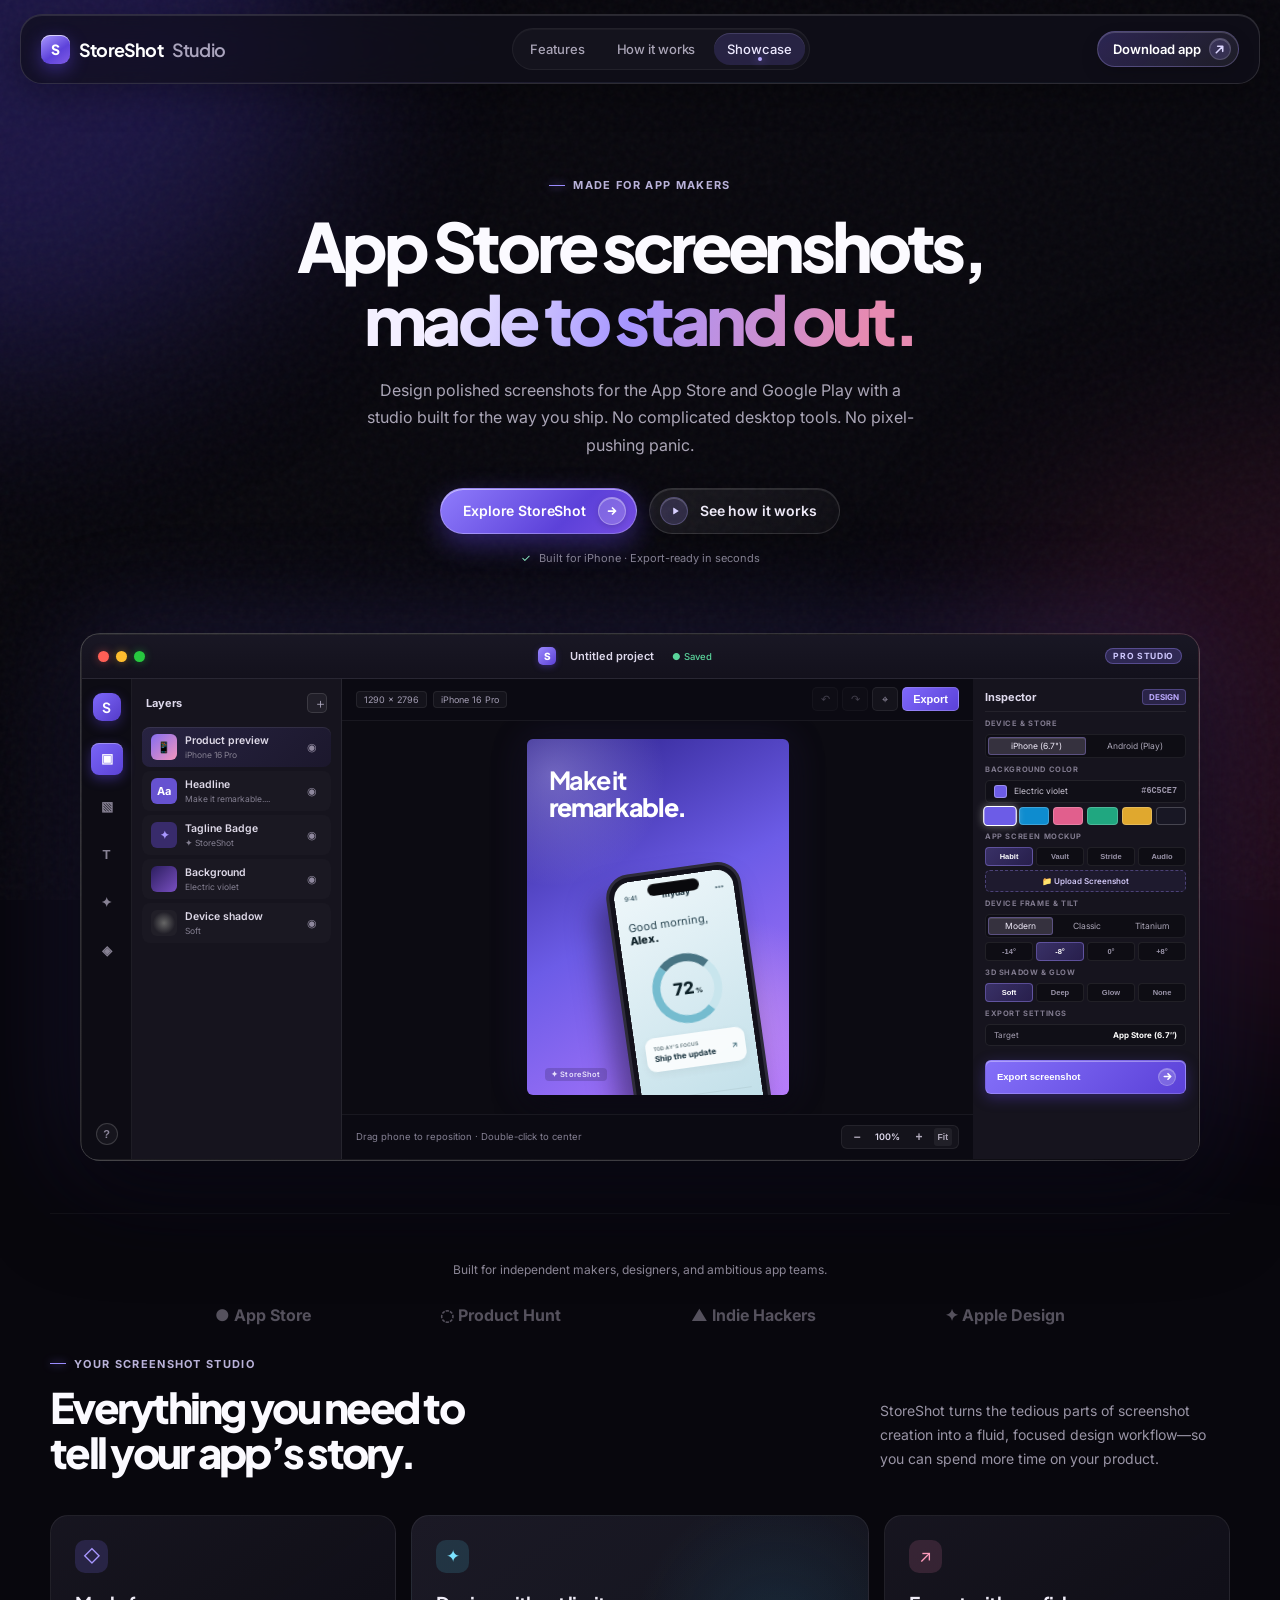
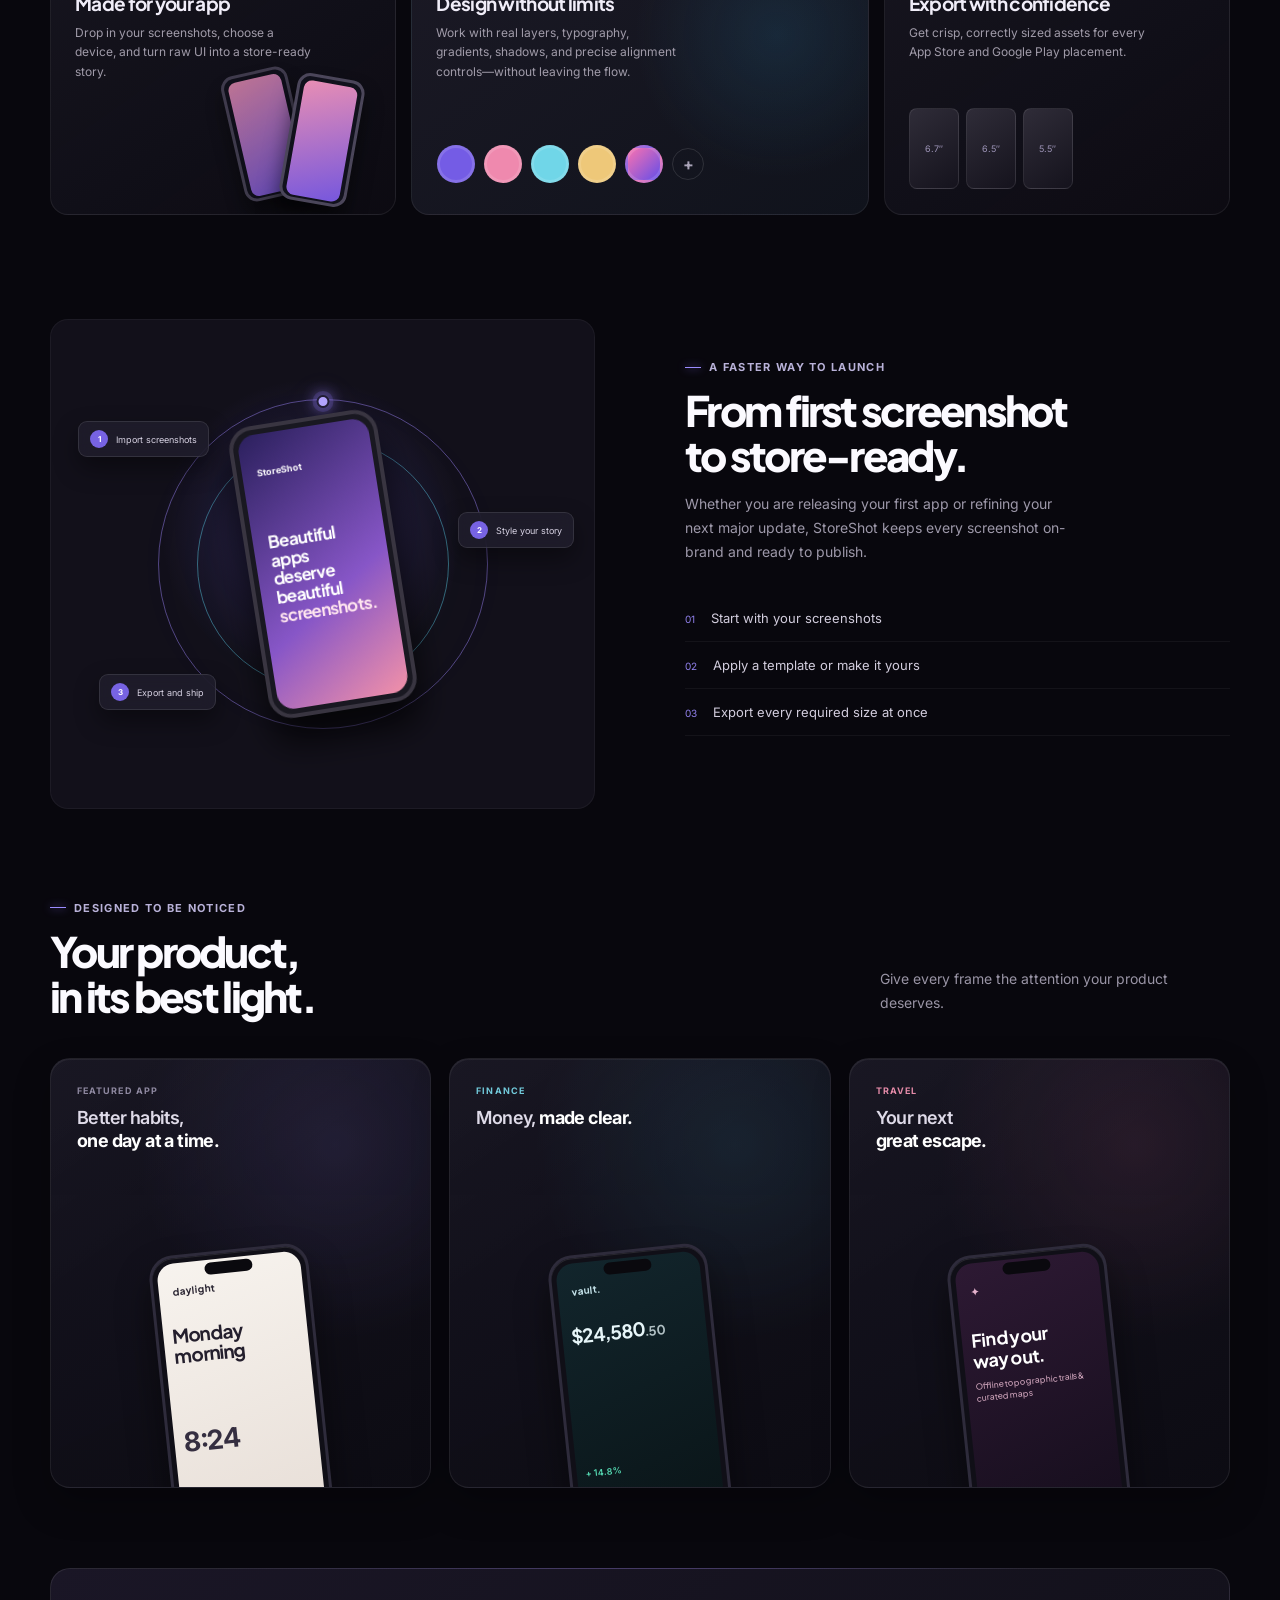
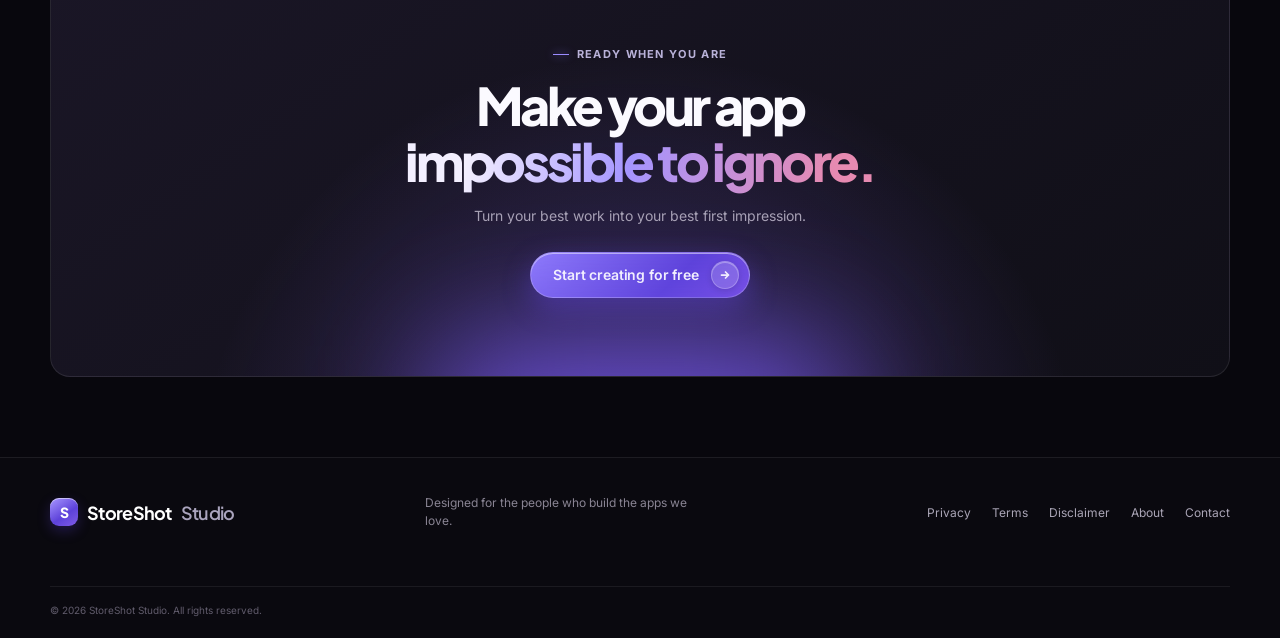
==== commit f5853941: "feat: overhaul studio editor with interactive layers, dynamic presets, and enhanced canvas controls." ====
--- a/index.html
+++ b/index.html
@@ -34,13 +34,200 @@
         </div>
         <div class="hero-note"><span class="check">✓</span> Built for iPhone · Export-ready in seconds</div>
 
-        <div class="studio-window" aria-label="StoreShot Studio editor preview">
-          <div class="window-bar"><div class="traffic"><b></b><b></b><b></b></div><div class="window-title">StoreShot Studio <small>● Saved</small></div><div class="window-more">•••</div></div>
+        <div class="studio-window" id="studio-window" aria-label="StoreShot Studio editor preview">
+          <div class="window-bar">
+            <div class="traffic">
+              <button class="traffic-btn traffic-red" id="traffic-reset" title="Reset Canvas" aria-label="Reset"></button>
+              <button class="traffic-btn traffic-yellow" id="traffic-theme" title="Cycle App Mockup Screen" aria-label="Cycle Screen"></button>
+              <button class="traffic-btn traffic-green" id="traffic-expand" title="Toggle Studio Focus Mode" aria-label="Expand Studio"></button>
+            </div>
+            <div class="window-title">
+              <span class="app-icon-mini">S</span>
+              <span class="project-name-edit" id="project-name-edit" contenteditable="true" spellcheck="false" title="Click to rename project">Untitled project</span>
+              <small class="save-status" id="save-status">● Saved</small>
+            </div>
+            <div class="window-controls-right">
+              <span class="window-badge-pro">PRO STUDIO</span>
+            </div>
+          </div>
           <div class="editor">
-            <aside class="editor-sidebar"><div class="sidebar-logo">S</div><span class="tool active">▣</span><span class="tool">▧</span><span class="tool">T</span><span class="tool">✦</span><span class="tool">◈</span><span class="sidebar-bottom">?</span></aside>
-            <section class="layers"><div class="panel-heading">Layers <button>＋</button></div><div class="layer selected"><span class="layer-art gradient-art"></span><span><b>Product preview</b><small>iPhone 16 Pro</small></span><i>◉</i></div><div class="layer"><span class="layer-art title-art">Aa</span><span><b>Headline</b><small>Create with ease</small></span><i>◉</i></div><div class="layer"><span class="layer-art bg-art"></span><span><b>Background</b><small>Electric violet</small></span><i>◉</i></div><div class="layer"><span class="layer-art shadow-art"></span><span><b>Device shadow</b><small>Soft · 32%</small></span><i>◉</i></div></section>
-            <section class="canvas"><div class="canvas-top"><span>Untitled project</span><div><button>↶</button><button>↷</button><button class="share">Export</button></div></div><div class="artboard"><div class="art-noise"></div><div class="headline-preview">Make it<br /><strong>remarkable.</strong></div><div class="phone"><div class="phone-camera"></div><div class="phone-screen"><div class="app-top"><span>9:41</span><b>myday</b><span>•••</span></div><div class="greeting">Good morning,<br /><strong>Alex.</strong></div><div class="ring"><span>72<small>%</small></span></div><div class="app-card"><small>TODAY'S FOCUS</small><b>Ship the update</b><span>↗</span></div><div class="app-tabs"><span>Home</span><span>Focus</span><span>Plan</span></div></div></div><div class="art-tag">✦ StoreShot</div></div><div class="canvas-footer"><span>⌘ + scroll to zoom</span><b>− &nbsp; 100% &nbsp; +</b></div></section>
-            <aside class="inspector"><div class="inspector-title">Design <span>···</span></div><div class="field-label">CANVAS</div><div class="segmented"><b>iPhone</b><span>Android</span></div><div class="field-label">BACKGROUND</div><div class="color-field"><i></i><span>Electric violet</span><b>#6C5CE7</b></div><div class="field-label">FRAME</div><div class="frame-row"><div class="frame-option chosen"><span>▯</span><small>Modern</small></div><div class="frame-option"><span>▢</span><small>Classic</small></div></div><div class="field-label">EXPORT</div><div class="export-row"><span>App Store</span><b>6.7 in</b></div><button class="export-button"><span>Export screenshot</span><span class="export-btn-arrow" aria-hidden="true"><svg width="11" height="11" viewBox="0 0 12 12" fill="none" xmlns="http://www.w3.org/2000/svg"><path d="M2.5 6H9.5M6.5 3L9.5 6L6.5 9" stroke="currentColor" stroke-width="1.75" stroke-linecap="round" stroke-linejoin="round"/></svg></span></button></aside>
+            <aside class="editor-sidebar" aria-label="Studio Tools">
+              <div class="sidebar-logo" title="StoreShot Studio">S</div>
+              <button class="tool active" data-tool="design" title="Design & Layers (L)">▣</button>
+              <button class="tool" data-tool="templates" title="One-Click Templates (T)">▧</button>
+              <button class="tool" data-tool="typography" title="Typography & Copy (A)">T</button>
+              <button class="tool" data-tool="mockups" title="App UI Mockup Screen (M)">✦</button>
+              <button class="tool" data-tool="device" title="3D Device & Framing (D)">◈</button>
+              <button class="sidebar-bottom" id="btn-studio-info" title="Studio Shortcuts & Tips">?</button>
+            </aside>
+            <section class="layers" id="layers-panel">
+              <div class="panel-heading">
+                <span id="layers-panel-title">Layers</span>
+                <button class="btn-add-layer" id="btn-add-layer" title="Add Layer / Preset" aria-label="Add Layer">＋</button>
+              </div>
+              <div class="layers-list" id="layers-list">
+                <div class="layer selected" data-layer="preview" tabindex="0" role="button">
+                  <span class="layer-art gradient-art">📱</span>
+                  <span><b>Product preview</b><small id="layer-device-name">iPhone 16 Pro</small></span>
+                  <button class="layer-eye" data-toggle="preview" title="Toggle layer visibility" aria-label="Toggle Product preview">◉</button>
+                </div>
+                <div class="layer" data-layer="headline" tabindex="0" role="button">
+                  <span class="layer-art title-art">Aa</span>
+                  <span><b>Headline</b><small id="layer-headline-text">Make it remarkable.</small></span>
+                  <button class="layer-eye" data-toggle="headline" title="Toggle layer visibility" aria-label="Toggle Headline">◉</button>
+                </div>
+                <div class="layer" data-layer="tagline" tabindex="0" role="button">
+                  <span class="layer-art tag-art">✦</span>
+                  <span><b>Tagline Badge</b><small id="layer-tagline-text">✦ StoreShot</small></span>
+                  <button class="layer-eye" data-toggle="tagline" title="Toggle layer visibility" aria-label="Toggle Tagline">◉</button>
+                </div>
+                <div class="layer" data-layer="background" tabindex="0" role="button">
+                  <span class="layer-art bg-art"></span>
+                  <span><b>Background</b><small id="layer-bg-name">Electric violet</small></span>
+                  <button class="layer-eye" data-toggle="background" title="Toggle layer visibility" aria-label="Toggle Background">◉</button>
+                </div>
+                <div class="layer" data-layer="shadow" tabindex="0" role="button">
+                  <span class="layer-art shadow-art"></span>
+                  <span><b>Device shadow</b><small id="layer-shadow-name">Soft · 32%</small></span>
+                  <button class="layer-eye" data-toggle="shadow" title="Toggle layer visibility" aria-label="Toggle Shadow">◉</button>
+                </div>
+              </div>
+              <div class="templates-list" id="templates-list" style="display:none;">
+                <div class="panel-subhead">PRESET TEMPLATES</div>
+                <button class="tpl-card active" data-template="electric" type="button">
+                  <span class="tpl-swatch tpl-electric"></span>
+                  <div><b>Electric Launch</b><small>Angled iPhone · Bold</small></div>
+                </button>
+                <button class="tpl-card" data-template="obsidian" type="button">
+                  <span class="tpl-swatch tpl-obsidian"></span>
+                  <div><b>Obsidian Dark</b><small>Center Frame · Finance</small></div>
+                </button>
+                <button class="tpl-card" data-template="ocean" type="button">
+                  <span class="tpl-swatch tpl-ocean"></span>
+                  <div><b>Ocean Breeze</b><small>Cyan Tilt · Habit UI</small></div>
+                </button>
+                <button class="tpl-card" data-template="sunset" type="button">
+                  <span class="tpl-swatch tpl-sunset"></span>
+                  <div><b>Sunset Horizon</b><small>Rose Glow · Music UI</small></div>
+                </button>
+                <button class="tpl-card" data-template="mint" type="button">
+                  <span class="tpl-swatch tpl-mint"></span>
+                  <div><b>Cyber Mint</b><small>Pixel Frame · Fitness</small></div>
+                </button>
+              </div>
+            </section>
+            <section class="canvas">
+              <div class="canvas-top">
+                <div class="canvas-top-meta">
+                  <span class="canvas-badge-dim" id="canvas-dim-badge">1290 × 2796</span>
+                  <span class="canvas-badge-device" id="canvas-device-badge">iPhone 16 Pro</span>
+                </div>
+                <div class="canvas-top-tools">
+                  <button id="btn-undo" title="Undo (Cmd+Z)" aria-label="Undo">↶</button>
+                  <button id="btn-redo" title="Redo (Cmd+Y)" aria-label="Redo">↷</button>
+                  <button id="btn-recenter" class="btn-recenter" title="Center device (Space)" aria-label="Center device">⌖</button>
+                  <button class="share" id="btn-quick-export">Export</button>
+                </div>
+              </div>
+              <div class="canvas-viewport" id="canvas-viewport">
+                <div class="artboard" id="artboard">
+                  <div class="art-noise"></div>
+                  <div class="headline-preview" id="headline-preview" contenteditable="true" spellcheck="false" aria-label="Editable screenshot headline">Make it<br /><strong>remarkable.</strong></div>
+                  <div class="phone" id="phone" tabindex="0" role="region" aria-label="Interactive Phone Mockup">
+                    <div class="phone-camera"></div>
+                    <div class="phone-screen" id="phone-screen">
+                      <!-- Habit Tracker Mockup -->
+                      <div class="app-ui app-ui-habits active">
+                        <div class="app-top"><span>9:41</span><b>myday</b><span>•••</span></div>
+                        <div class="greeting">Good morning,<br /><strong>Alex.</strong></div>
+                        <div class="ring" id="interactive-ring" title="Click to complete progress!">
+                          <span id="ring-percent">72<small>%</small></span>
+                        </div>
+                        <div class="app-card" id="interactive-task" title="Click to toggle completion!">
+                          <small>TODAY'S FOCUS</small>
+                          <b id="task-title">Ship the update</b>
+                          <span class="task-icon" id="task-icon">↗</span>
+                        </div>
+                        <div class="app-tabs">
+                          <span class="active">Home</span><span>Focus</span><span>Plan</span>
+                        </div>
+                      </div>
+                      <!-- Finance / Crypto Mockup -->
+                      <div class="app-ui app-ui-finance">
+                        <div class="app-top"><span>9:41</span><b>vault.</b><span>•••</span></div>
+                        <div class="vault-hero">
+                          <small>TOTAL BALANCE</small>
+                          <b>$24,580<small>.50</small></b>
+                          <span class="vault-badge">↗ +14.8% this week</span>
+                        </div>
+                        <div class="vault-sparkline">
+                          <div class="vbar" style="height:32%"></div>
+                          <div class="vbar" style="height:52%"></div>
+                          <div class="vbar" style="height:44%"></div>
+                          <div class="vbar" style="height:76%"></div>
+                          <div class="vbar" style="height:62%"></div>
+                          <div class="vbar" style="height:88%"></div>
+                          <div class="vbar active" style="height:96%"></div>
+                        </div>
+                        <div class="vault-actions">
+                          <button type="button">Send</button><button type="button">Deposit</button><button type="button">Trade</button>
+                        </div>
+                      </div>
+                      <!-- Fitness / Steps Mockup -->
+                      <div class="app-ui app-ui-fitness">
+                        <div class="app-top"><span>9:41</span><b>stride.</b><span>⚡ 84%</span></div>
+                        <div class="fit-hero">
+                          <small>TODAY'S STEPS</small>
+                          <b>10,420</b>
+                          <div class="fit-bar"><div class="fit-bar-fill" style="width:84%"></div></div>
+                        </div>
+                        <div class="fit-grid">
+                          <div class="fit-pill"><b>680</b><small>Active kcal</small></div>
+                          <div class="fit-pill"><b>78</b><small>Avg bpm</small></div>
+                        </div>
+                        <div class="app-tabs">
+                          <span class="active">Activity</span><span>Heart</span><span>Trends</span>
+                        </div>
+                      </div>
+                      <!-- Music / Audio Mockup -->
+                      <div class="app-ui app-ui-music">
+                        <div class="app-top"><span>9:41</span><b>wave.</b><span>•••</span></div>
+                        <div class="music-card">
+                          <div class="music-art">♪</div>
+                          <b>Neon Dreams</b>
+                          <small>Aetherial Wave</small>
+                        </div>
+                        <div class="music-wave" id="music-wave">
+                          <span></span><span></span><span></span><span></span><span></span><span></span><span></span><span></span>
+                        </div>
+                        <div class="music-btn-bar">
+                          <button type="button">⏮</button>
+                          <button type="button" class="music-play-btn" id="music-play-btn">❚❚</button>
+                          <button type="button">⏭</button>
+                        </div>
+                      </div>
+                      <!-- Uploaded Screen Container -->
+                      <div class="app-ui app-ui-custom" id="app-ui-custom" style="display:none;">
+                        <img id="custom-screen-img" src="" alt="Custom App Screenshot" />
+                      </div>
+                    </div>
+                  </div>
+                  <div class="art-tag" id="art-tag">✦ StoreShot</div>
+                </div>
+              </div>
+              <div class="canvas-footer">
+                <span id="canvas-hint">Drag phone to reposition · Double-click to center</span>
+                <div class="zoom-bar">
+                  <button type="button" id="btn-zoom-out" aria-label="Zoom out">−</button>
+                  <span id="zoom-text">100%</span>
+                  <button type="button" id="btn-zoom-in" aria-label="Zoom in">+</button>
+                  <button type="button" id="btn-zoom-reset" class="btn-fit">Fit</button>
+                </div>
+              </div>
+            </section>
+            <aside class="inspector" id="inspector">
+              <!-- Dynamically rendered and bound by script.js -->
+            </aside>
           </div>
         </div>
       </section>
--- a/styles.css
+++ b/styles.css
@@ -1,8 +1,200 @@
-:root{--bg:#08070d;--surface:#12111b;--text:#f0edf8;--muted:#aaa5b8;--line:rgba(255,255,255,.1);--purple:#7967ed;--cyan:#78dff7;--pink:#e56b9b}*{box-sizing:border-box}html{scroll-behavior:smooth}body{margin:0;background:var(--bg);color:var(--text);font-family:Inter,Arial,sans-serif;overflow-x:hidden}.wrap{width:min(1180px,calc(100% - 40px));margin:auto}.aurora{position:fixed;pointer-events:none;border-radius:50%;filter:blur(100px);opacity:.32;z-index:-2}.aurora-one{width:650px;height:620px;background:#4938be;left:-330px;top:-260px}.aurora-two{width:700px;height:600px;background:#9c285e;right:-400px;top:430px;opacity:.18}.grain{position:fixed;inset:0;pointer-events:none;opacity:.1;z-index:-1;background-image:url("data:image/svg+xml,%3Csvg viewBox='0 0 180 180' xmlns='http://www.w3.org/2000/svg'%3E%3Cfilter id='n'%3E%3CfeTurbulence type='fractalNoise' baseFrequency='.85' numOctaves='4' stitchTiles='stitch'/%3E%3C/filter%3E%3Crect width='100%25' height='100%25' filter='url(%23n)' opacity='.4'/%3E%3C/svg%3E")}.site-header{height:76px;position:fixed;z-index:10;top:0;left:0;right:0;background:rgba(8,7,13,.62);backdrop-filter:blur(22px);border-bottom:1px solid rgba(255,255,255,.06)}.nav{height:76px;display:flex;align-items:center;justify-content:space-between}.brand{display:flex;align-items:center;gap:8px;color:white;text-decoration:none;font:bold 17px 'Plus Jakarta Sans';letter-spacing:-.8px}.brand em{font-style:normal;color:#938dac;font-weight:600}.brand-mark{display:grid;place-items:center;width:24px;height:24px;border-radius:8px;color:white;font:800 14px 'Plus Jakarta Sans';background:linear-gradient(135deg,#9d8dff,#5940d0);box-shadow:inset 0 1px #ffffff85,0 5px 14px #4e3bcc99}.nav-links{display:flex;gap:29px;margin-left:80px}.nav-links a,.footer-links a{color:#bbb6c7;text-decoration:none;font-size:13px;transition:.2s}.nav-links a:hover,.footer-links a:hover{color:white}.nav-download{color:white;font-size:13px;font-weight:600;text-decoration:none;padding:11px 16px;border-radius:99px;background:#ffffff10;border:1px solid #ffffff19}.menu-button{display:none}.hero{padding:178px 0 52px;text-align:center}.eyebrow{color:#b9b2d9;font-size:11px;letter-spacing:.12em;text-transform:uppercase;font-weight:700;display:flex;align-items:center;gap:8px}.hero .eyebrow{justify-content:center}.eyebrow i{display:block;width:16px;height:1px;background:#9b8cff;box-shadow:0 0 8px #8b73ff}.hero h1,.section-intro h2,.workflow h2,.showcase h2,.closing h2{font:800 clamp(42px,5.3vw,72px)/1.07 'Plus Jakarta Sans';letter-spacing:-.065em;margin:18px 0 22px;color:#fbfaff}.hero h1 span,.closing h2 span{background:linear-gradient(103deg,#f3efff 14%,#a595ff 48%,#e68ab1 90%);-webkit-background-clip:text;background-clip:text;color:transparent}.hero-copy{color:#aaa5b6;max-width:560px;margin:0 auto;font-size:16px;line-height:1.7}.hero-actions{display:flex;justify-content:center;gap:12px;margin:29px 0 17px;scroll-margin-top:90px}.button{display:inline-flex;align-items:center;gap:14px;border-radius:99px;padding:14px 19px;text-decoration:none;font-size:13px;font-weight:700;transition:transform .2s,filter .2s}.button:hover{transform:translateY(-2px);filter:brightness(1.12)}.button b{font-size:18px;line-height:10px}.button-primary{color:#fff;background:linear-gradient(135deg,#8d79fc,#6046d4);box-shadow:0 9px 30px #6046d466,inset 0 1px #ffffff70}.button-glass{color:#d7d2e2;background:#ffffff0b;border:1px solid #ffffff17}.play{font-size:9px;color:#b9aaff}.hero-note{font-size:11px;color:#848093}.check{color:#8ff0c8;margin-right:5px}.studio-window{margin:68px auto 0;max-width:1100px;text-align:left;padding:1px;border:1px solid #ffffff19;border-radius:18px;background:linear-gradient(120deg,#ffffff26,#ffffff06);box-shadow:0 30px 80px #0009,0 0 100px #6247db36;overflow:hidden}.window-bar{height:42px;background:#181620e8;display:flex;align-items:center;color:#908a9c;font-size:10px;padding:0 15px}.traffic{display:flex;gap:6px}.traffic b{width:8px;height:8px;border-radius:50%;background:#5b5863}.traffic b:first-child{background:#e17c83}.traffic b:nth-child(2){background:#d8ad64}.traffic b:last-child{background:#74bc8e}.window-title{margin:auto}.window-title small{color:#64c598;margin-left:7px}.window-more{width:27px;text-align:right}.editor{height:510px;display:grid;grid-template-columns:48px 200px 1fr 205px;background:#111019}.editor-sidebar{border-right:1px solid #ffffff0d;background:#0d0c13;display:flex;flex-direction:column;align-items:center;padding:12px 0;gap:19px;color:#85818e}.sidebar-logo{width:26px;height:26px;color:white;background:#6d5ce8;border-radius:8px;display:grid;place-items:center;font:bold 13px 'Plus Jakarta Sans';margin-bottom:8px}.tool{font-weight:700;font-size:14px;width:28px;height:28px;display:grid;place-items:center;border-radius:7px}.tool.active{background:#6a59e3;color:white}.sidebar-bottom{margin-top:auto;border:1px solid #ffffff18;border-radius:50%;height:18px;width:18px;text-align:center;font-size:12px}.layers,.inspector{background:#17151e;border-right:1px solid #ffffff0d;padding:14px 11px;color:#c8c3d2}.panel-heading,.inspector-title{display:flex;justify-content:space-between;font-size:11px;font-weight:700;margin:2px 3px 17px}.panel-heading button{border:0;background:none;color:#aaa3be;font-size:17px}.layer{display:flex;align-items:center;gap:8px;padding:7px;border-radius:7px;margin:3px 0;font-size:10px}.layer.selected{background:#7767e322;outline:1px solid #7767e344}.layer b,.layer small{display:block}.layer b{font-weight:600;color:#d8d4e0}.layer small{font-size:8px;color:#777381;margin-top:3px}.layer i{font-style:normal;font-size:9px;color:#77717f;margin-left:auto}.layer-art{width:28px;height:28px;border-radius:5px;background:#34313d;display:grid;place-items:center;font-size:11px}.gradient-art{background:linear-gradient(135deg,#856df0,#f396bd)}.title-art{background:#6652d0;color:white;font-weight:bold}.bg-art{background:linear-gradient(135deg,#2c1e5f,#784fc0)}.shadow-art{background:radial-gradient(#555,transparent 55%),#211f28}.canvas{background:#0c0b11;position:relative;display:flex;flex-direction:column;min-width:0}.canvas-top{height:42px;display:flex;justify-content:space-between;align-items:center;padding:0 14px;border-bottom:1px solid #ffffff0c;color:#7f7b8a;font-size:10px}.canvas-top button{background:none;border:0;color:#827c8c;margin-left:7px}.canvas-top .share{background:#6a58e0;color:white;border-radius:5px;padding:6px 9px}.artboard{position:relative;margin:auto;height:394px;width:264px;border-radius:4px;overflow:hidden;background:linear-gradient(150deg,#392376,#7d5add 46%,#e17ba8);box-shadow:0 8px 20px #0008}.art-noise{position:absolute;inset:0;background:radial-gradient(circle at 10% 10%,#d7ceff55,transparent 28%),radial-gradient(circle at 80% 80%,#ffbdd755,transparent 30%)}.headline-preview{position:absolute;top:29px;left:22px;color:white;font:bold 25px/1.06 'Plus Jakarta Sans';letter-spacing:-1.5px}.headline-preview strong{font-weight:800}.phone{position:absolute;bottom:-42px;right:37px;width:142px;height:283px;border-radius:23px;background:#11111a;padding:5px;border:3px solid #2c2c38;box-shadow:-14px 19px 25px #28154a88;transform:rotate(-8deg)}.phone-camera{position:absolute;top:10px;left:50%;transform:translateX(-50%);background:#0b0b0e;width:53px;height:13px;border-radius:10px;z-index:2}.phone-screen{height:100%;border-radius:16px;overflow:hidden;background:linear-gradient(155deg,#eff7fa,#bfdee8);color:#18323e;padding:11px}.app-top{display:flex;justify-content:space-between;font-size:6px}.app-top b{font-size:8px}.greeting{font-size:11px;line-height:1.2;margin-top:22px}.ring{width:71px;height:71px;border:9px solid #70b7ce;border-top-color:#547987;border-right-color:#b9dee8;border-radius:50%;display:grid;place-items:center;margin:14px auto 12px;font:bold 18px Inter}.ring small{font-size:7px}.app-card{background:#ffffffb5;padding:9px;border-radius:9px;font-size:8px;position:relative}.app-card small{font-size:5px;display:block;color:#6b7a7e}.app-card span{position:absolute;right:9px;top:14px}.app-tabs{position:absolute;bottom:11px;left:11px;right:11px;display:flex;justify-content:space-around;font-size:6px}.art-tag{position:absolute;bottom:15px;left:18px;color:#fff;font-size:7px;opacity:.75}.canvas-footer{font-size:9px;color:#77717f;display:flex;justify-content:space-between;padding:10px 14px}.inspector{border:0;padding:15px}.field-label{font-size:8px;letter-spacing:.09em;color:#75717e;margin:22px 0 8px}.segmented{height:28px;border-radius:5px;background:#0e0d13;padding:3px;display:flex;font-size:9px}.segmented>*{width:50%;text-align:center;padding:6px}.segmented b{background:#35313e;border-radius:3px}.color-field,.export-row{display:flex;align-items:center;gap:7px;background:#100f16;border:1px solid #ffffff0b;border-radius:5px;padding:8px;font-size:8px}.color-field i{height:14px;width:14px;background:#765fe3;border-radius:4px}.color-field b,.export-row b{margin-left:auto;font-weight:500;color:#8b8694}.frame-row{display:flex;gap:7px}.frame-option{width:50%;height:55px;border:1px solid #ffffff12;border-radius:5px;text-align:center;font-size:16px;padding:7px;color:#8e8997}.frame-option small{display:block;font-size:7px;margin-top:4px}.frame-option.chosen{border-color:#8474ed;color:#b5acff;background:#7163d818}.export-button{width:100%;border:0;border-radius:5px;background:#6d5ade;color:white;padding:10px;font-size:9px;text-align:left;margin-top:10px}.export-button span{float:right}.logo-strip{padding:36px 0 20px;border-top:1px solid #ffffff0a;text-align:center}.logo-strip p{color:#8a8595;font-size:12px}.logo-strip div{display:flex;justify-content:space-between;gap:20px;max-width:850px;margin:28px auto 0;color:#55515d;font-weight:700;font-size:16px}.feature-section{padding:12px 0 80px;scroll-margin-top:68px}.section-intro,.showcase-head{display:flex;justify-content:space-between;gap:35px;align-items:end;margin-bottom:40px}.section-intro h2,.workflow h2,.showcase h2{font-size:42px;margin:14px 0 0}.section-intro p,.showcase-head p{max-width:350px;line-height:1.7;color:#9994a5;font-size:14px;margin:0 0 4px}.feature-grid{display:grid;grid-template-columns:1fr 1.32fr 1fr;gap:15px}.feature-card{min-height:300px;border:1px solid #ffffff12;border-radius:18px;background:linear-gradient(145deg,#1b1925cc,#0e0d14bb);padding:24px;overflow:hidden;position:relative}.feature-card.wide{background:radial-gradient(circle at 80% 40%,#28749e33,transparent 35%),linear-gradient(145deg,#1b1925,#10131c)}.feature-icon{width:33px;height:33px;display:grid;place-items:center;border-radius:10px;font-size:17px}.purple{background:#7d69ed30;color:#a897ff}.blue{background:#4ccbed28;color:#7be3ff}.pink{background:#e37aa328;color:#ff9cbc}.feature-card h3{font:700 19px 'Plus Jakarta Sans';letter-spacing:-.7px;margin:18px 0 8px}.feature-card p{font-size:12px;line-height:1.65;color:#a09ba9;max-width:240px;margin:0}.device-stack{position:absolute;bottom:-25px;right:8px;width:190px;height:150px}.mini-device{position:absolute;width:74px;height:140px;border-radius:14px;background:#11111c;border:3px solid #4b465a;box-shadow:0 15px 20px #0008}.mini-device span{margin:5px;display:block;height:126px;border-radius:8px;background:linear-gradient(160deg,#e88eb4,#7657dd)}.mini-device.front{right:29px;bottom:-13px;transform:rotate(10deg)}.mini-device.back{right:91px;bottom:3px;transform:rotate(-13deg);opacity:.8}.swatch-row{position:absolute;bottom:31px;left:25px;display:flex;gap:9px;align-items:center}.swatch-row span{height:38px;width:38px;border-radius:50%;border:3px solid #ffffff20}.swatch-row span:nth-child(1){background:#745ce5}.swatch-row span:nth-child(2){background:#ef89ae}.swatch-row span:nth-child(3){background:#70d6e8}.swatch-row span:nth-child(4){background:#eec879}.swatch-row span:nth-child(5){background:linear-gradient(135deg,#fa72b0,#644ee8)}.swatch-row b{height:32px;width:32px;border:1px solid #ffffff1e;border-radius:50%;display:grid;place-items:center;color:#aaa4b8}.export-sizes{position:absolute;bottom:25px;display:flex;gap:7px}.export-sizes span{width:50px;height:81px;display:grid;place-items:center;background:linear-gradient(145deg,#2f2c38,#15131d);border:1px solid #ffffff18;border-radius:8px;color:#9e95b8;font-size:9px}.workflow{padding:24px 0 80px;display:grid;grid-template-columns:1fr 1fr;gap:90px;align-items:center;scroll-margin-top:68px}.workflow-art{height:490px;position:relative;border-radius:18px;background:radial-gradient(circle at 48% 43%,#6250d64f,transparent 38%),#12101a;overflow:hidden;border:1px solid #ffffff0c}.steps-orb{position:absolute;width:330px;height:330px;border:1px solid #967aff42;border-radius:50%;left:50%;top:50%;transform:translate(-50%,-50%)}.steps-orb:after{content:"";position:absolute;inset:32px;border-radius:50%;border:1px solid #82dff333}.workflow-card{position:absolute;display:flex;align-items:center;gap:8px;background:#211e2dce;backdrop-filter:blur(8px);border:1px solid #ffffff1a;border-radius:9px;padding:8px 11px;color:#d7d2e3;font-size:9px;box-shadow:0 11px 25px #0006}.workflow-card b{display:grid;place-items:center;width:18px;height:18px;border-radius:50%;background:#7763e3;color:white;font-size:8px}.workflow-card.one{left:27px;top:101px}.workflow-card.two{right:20px;top:192px}.workflow-card.three{left:48px;bottom:98px}.workflow-phone{width:150px;height:295px;background:#191821;border-radius:24px;border:4px solid #393541;position:absolute;left:50%;top:50%;transform:translate(-50%,-50%) rotate(-9deg);padding:5px;box-shadow:0 25px 35px #000b}.small-screen{background:linear-gradient(145deg,#2b205d,#8756c7 60%,#f291a8);color:#fff;padding:26px 15px}.small-screen>b{font-size:9px}.small-screen div{font:700 17px/1.1 'Plus Jakarta Sans';margin-top:53px;letter-spacing:-.7px}.small-screen strong{color:#ffe5ef}.workflow-copy>p{color:#9d98a9;line-height:1.7;font-size:14px;max-width:390px}.workflow ul{list-style:none;padding:9px 0;margin:22px 0}.workflow li{padding:15px 0;border-bottom:1px solid #ffffff0d;color:#d2cddd;font-size:13px}.workflow li span{color:#9282ee;font-size:10px;margin-right:12px}.showcase{padding:12px 0 80px;scroll-margin-top:68px}.showcase-head{align-items:end}.shot-gallery{display:grid;grid-template-columns:1fr 1fr 1fr;gap:18px}.closing{padding-bottom:80px;scroll-margin-top:68px}.closing-card{position:relative;overflow:hidden;border:1px solid #ffffff17;border-radius:20px;padding:78px 50px;text-align:center;background:radial-gradient(circle at 50% 130%,#815ee864,transparent 56%),linear-gradient(145deg,#1a1626,#100f17)}.closing-card .eyebrow{justify-content:center}.closing h2{font-size:52px;margin:17px 0}.closing p{color:#a8a2b5;font-size:14px;margin:0 0 28px}.closing-glow{position:absolute;width:400px;height:200px;left:50%;bottom:-170px;transform:translateX(-50%);background:#7557ef;filter:blur(65px);opacity:.8}footer{border-top:1px solid #ffffff0d;background:#09080d}.footer-inner{padding:42px 0 25px;display:grid;grid-template-columns:1.2fr 1.8fr auto;gap:25px;align-items:center}.footer-inner p{font-size:12px;color:#7e7988}.footer-links{display:flex;gap:18px}.footer-inner small{grid-column:1/-1;padding-top:18px;border-top:1px solid #ffffff0b;color:#5f5b68;font-size:10px}
+:root{--bg:#08070d;--surface:#12111b;--text:#f0edf8;--muted:#aaa5b8;--line:rgba(255,255,255,.1);--purple:#7967ed;--cyan:#78dff7;--pink:#e56b9b}*{box-sizing:border-box}html{scroll-behavior:smooth}body{margin:0;background:var(--bg);color:var(--text);font-family:Inter,Arial,sans-serif;overflow-x:hidden}.wrap{width:min(1180px,calc(100% - 40px));margin:auto}.aurora{position:fixed;pointer-events:none;border-radius:50%;filter:blur(100px);opacity:.32;z-index:-2}.aurora-one{width:650px;height:620px;background:#4938be;left:-330px;top:-260px}.aurora-two{width:700px;height:600px;background:#9c285e;right:-400px;top:430px;opacity:.18}.grain{position:fixed;inset:0;pointer-events:none;opacity:.1;z-index:-1;background-image:url("data:image/svg+xml,%3Csvg viewBox='0 0 180 180' xmlns='http://www.w3.org/2000/svg'%3E%3Cfilter id='n'%3E%3CfeTurbulence type='fractalNoise' baseFrequency='.85' numOctaves='4' stitchTiles='stitch'/%3E%3C/filter%3E%3Crect width='100%25' height='100%25' filter='url(%23n)' opacity='.4'/%3E%3C/svg%3E")}.site-header{height:76px;position:fixed;z-index:10;top:0;left:0;right:0;background:rgba(8,7,13,.62);backdrop-filter:blur(22px);border-bottom:1px solid rgba(255,255,255,.06)}.nav{height:76px;display:flex;align-items:center;justify-content:space-between}.brand{display:flex;align-items:center;gap:8px;color:white;text-decoration:none;font:bold 17px 'Plus Jakarta Sans';letter-spacing:-.8px}.brand em{font-style:normal;color:#938dac;font-weight:600}.brand-mark{display:grid;place-items:center;width:24px;height:24px;border-radius:8px;color:white;font:800 14px 'Plus Jakarta Sans';background:linear-gradient(135deg,#9d8dff,#5940d0);box-shadow:inset 0 1px #ffffff85,0 5px 14px #4e3bcc99}.nav-links{display:flex;gap:29px;margin-left:80px}.nav-links a,.footer-links a{color:#bbb6c7;text-decoration:none;font-size:13px;transition:.2s}.nav-links a:hover,.footer-links a:hover{color:white}.nav-download{color:white;font-size:13px;font-weight:600;text-decoration:none;padding:11px 16px;border-radius:99px;background:#ffffff10;border:1px solid #ffffff19}.menu-button{display:none}.hero{padding:178px 0 52px;text-align:center}.eyebrow{color:#b9b2d9;font-size:11px;letter-spacing:.12em;text-transform:uppercase;font-weight:700;display:flex;align-items:center;gap:8px}.hero .eyebrow{justify-content:center}.eyebrow i{display:block;width:16px;height:1px;background:#9b8cff;box-shadow:0 0 8px #8b73ff}.hero h1,.section-intro h2,.workflow h2,.showcase h2,.closing h2{font:800 clamp(42px,5.3vw,72px)/1.07 'Plus Jakarta Sans';letter-spacing:-.065em;margin:18px 0 22px;color:#fbfaff}.hero h1 span,.closing h2 span{background:linear-gradient(103deg,#f3efff 14%,#a595ff 48%,#e68ab1 90%);-webkit-background-clip:text;background-clip:text;color:transparent}.hero-copy{color:#aaa5b6;max-width:560px;margin:0 auto;font-size:16px;line-height:1.7}.hero-actions{display:flex;justify-content:center;gap:12px;margin:29px 0 17px;scroll-margin-top:90px}.button{display:inline-flex;align-items:center;gap:14px;border-radius:99px;padding:14px 19px;text-decoration:none;font-size:13px;font-weight:700;transition:transform .2s,filter .2s}.button:hover{transform:translateY(-2px);filter:brightness(1.12)}.button b{font-size:18px;line-height:10px}.button-primary{color:#fff;background:linear-gradient(135deg,#8d79fc,#6046d4);box-shadow:0 9px 30px #6046d466,inset 0 1px #ffffff70}.button-glass{color:#d7d2e2;background:#ffffff0b;border:1px solid #ffffff17}.play{font-size:9px;color:#b9aaff}.hero-note{font-size:11px;color:#848093}.check{color:#8ff0c8;margin-right:5px}.btn-arrow,.btn-icon-play{display:inline-flex;align-items:center;justify-content:center}.nav-download-arrow{display:inline-flex;align-items:center;justify-content:center;width:22px;height:22px;border-radius:50%;background:rgba(160,142,255,.18);border:1px solid rgba(255,255,255,.15);color:#dcd6ff}
+.studio-window{margin:68px auto 0;max-width:1120px;text-align:left;padding:1px;border:1px solid rgba(255,255,255,.14);border-radius:20px;background:linear-gradient(135deg,rgba(255,255,255,.12),rgba(255,255,255,.02));box-shadow:0 35px 90px rgba(0,0,0,.65),0 0 110px rgba(108,92,231,.22);overflow:hidden;transition:max-width .4s cubic-bezier(.2,.8,.2,1),box-shadow .4s ease}
+.studio-window.focus-mode{max-width:1180px;box-shadow:0 40px 120px rgba(0,0,0,.85),0 0 140px rgba(108,92,231,.35)}
+.window-bar{height:44px;background:linear-gradient(180deg,#191724,#13111c);display:flex;align-items:center;justify-content:space-between;color:#948f9f;font-size:11px;padding:0 16px;border-bottom:1px solid rgba(255,255,255,.07);user-select:none}
+.traffic{display:flex;gap:7px;align-items:center}
+.traffic-btn{width:11px;height:11px;border-radius:50%;border:0;padding:0;cursor:pointer;position:relative;transition:transform .18s ease,filter .18s ease}
+.traffic-btn:hover{transform:scale(1.15);filter:brightness(1.15)}
+.traffic-red{background:#ff5f56;box-shadow:0 0 8px rgba(255,95,86,.45)}
+.traffic-yellow{background:#ffbd2e;box-shadow:0 0 8px rgba(255,189,46,.4)}
+.traffic-green{background:#27c93f;box-shadow:0 0 8px rgba(39,201,63,.45)}
+.window-title{display:flex;align-items:center;gap:8px;font-weight:600;color:#ded9ec}
+.app-icon-mini{width:18px;height:18px;border-radius:5px;background:linear-gradient(135deg,#9b89ff,#5c41d6);color:#fff;font-weight:800;font-size:10px;display:grid;place-items:center;box-shadow:0 2px 6px rgba(92,65,214,.4)}
+.project-name-edit{outline:none;padding:2px 6px;border-radius:4px;transition:background .2s,box-shadow .2s;cursor:text;max-width:180px;white-space:nowrap;overflow:hidden;text-overflow:ellipsis}
+.project-name-edit:hover,.project-name-edit:focus{background:rgba(255,255,255,.08);box-shadow:0 0 0 1px rgba(162,143,255,.3)}
+.save-status{color:#5ad49b;font-size:9.5px;margin-left:4px;font-weight:500;display:inline-flex;align-items:center;gap:4px;transition:color .25s}
+.save-status.saving{color:#ffbd2e}
+.window-controls-right{display:flex;align-items:center;gap:8px}
+.window-badge-pro{font:700 8.5px/1 Inter;letter-spacing:.08em;color:#cfc8ff;background:rgba(125,103,237,.25);border:1px solid rgba(162,142,255,.35);padding:3px 7px;border-radius:99px}
+.editor{height:480px;display:grid;grid-template-columns:50px 210px 1fr 225px;background:#111019}
+.editor-sidebar{border-right:1px solid rgba(255,255,255,.07);background:#0d0c14;display:flex;flex-direction:column;align-items:center;padding:14px 0;gap:16px;color:#858190;user-select:none}
+.sidebar-logo{width:28px;height:28px;color:white;background:linear-gradient(135deg,#7e68fa,#543bc8);border-radius:9px;display:grid;place-items:center;font:bold 14px 'Plus Jakarta Sans';margin-bottom:6px;box-shadow:0 4px 12px rgba(92,65,216,.35)}
+.tool{font-weight:700;font-size:13px;width:32px;height:32px;display:grid;place-items:center;border-radius:8px;border:0;background:transparent;color:#878294;cursor:pointer;transition:all .2s ease;position:relative}
+.tool:hover{color:#ffffff;background:rgba(255,255,255,.08)}
+.tool.active{background:linear-gradient(135deg,#7965f7,#5b42d7);color:white;box-shadow:0 4px 12px rgba(91,66,215,.45),inset 0 1px rgba(255,255,255,.3)}
+.sidebar-bottom{margin-top:auto;border:1px solid rgba(255,255,255,.16);background:rgba(255,255,255,.04);color:#8d879c;border-radius:50%;height:22px;width:22px;display:grid;place-items:center;font-size:11px;font-weight:600;cursor:pointer;transition:all .2s}
+.sidebar-bottom:hover{color:#fff;border-color:rgba(172,154,255,.4);background:rgba(125,103,237,.2)}
+.layers{background:#16141e;border-right:1px solid rgba(255,255,255,.07);padding:14px 10px;color:#c8c3d2;display:flex;flex-direction:column;overflow-y:auto;scrollbar-width:none}.layers::-webkit-scrollbar{display:none}
+.panel-heading{display:flex;justify-content:space-between;align-items:center;font-size:11px;font-weight:700;margin:0 4px 14px;color:#ded9ec;letter-spacing:-.1px}
+.btn-add-layer{border:1px solid rgba(255,255,255,.12);background:rgba(255,255,255,.05);color:#b3adc4;font-size:13px;width:20px;height:20px;border-radius:5px;display:grid;place-items:center;cursor:pointer;transition:all .2s}
+.btn-add-layer:hover{color:#fff;background:rgba(125,103,237,.3);border-color:rgba(162,142,255,.4)}
+.layers-list{display:flex;flex-direction:column;gap:4px}
+.layer{display:flex;align-items:center;gap:8px;padding:7px 9px;border-radius:8px;font-size:10.5px;border:1px solid transparent;background:rgba(255,255,255,.015);cursor:pointer;transition:all .18s ease;position:relative;width:100%;text-align:left;color:inherit}
+.layer:hover{background:rgba(255,255,255,.04);border-color:rgba(255,255,255,.06)}
+.layer.selected{background:linear-gradient(135deg,rgba(119,103,227,.18),rgba(91,66,215,.08));border-color:rgba(135,118,245,.4);box-shadow:inset 0 1px rgba(255,255,255,.08)}
+.layer.layer-hidden{opacity:.45}
+.layer-art{width:26px;height:26px;border-radius:6px;background:#2d2a37;display:grid;place-items:center;font-size:11px;flex-shrink:0}
+.gradient-art{background:linear-gradient(135deg,#856df0,#f396bd)}
+.title-art{background:#6652d0;color:white;font-weight:bold}
+.tag-art{background:#382b6b;color:#a897ff;font-weight:bold}
+.bg-art{background:linear-gradient(135deg,#2c1e5f,#784fc0)}
+.shadow-art{background:radial-gradient(#666,transparent 60%),#211f28}
+.layer b{font-weight:600;color:#ded9e8;font-size:10.5px;line-height:1.2}
+.layer small{font-size:8.5px;color:#858092;margin-top:2px;display:block}
+.layer-eye{border:0;background:none;color:#8f889e;font-size:10.5px;cursor:pointer;padding:3px 5px;margin-left:auto;border-radius:4px;transition:all .18s}
+.layer-eye:hover{color:#ffffff;background:rgba(255,255,255,.08)}
+.layer.layer-hidden .layer-eye{color:#555060}
+.templates-list{display:flex;flex-direction:column;gap:6px}
+.panel-subhead{font-size:8.5px;letter-spacing:.08em;font-weight:700;color:#7f7a8e;margin:2px 4px 10px}
+.tpl-card{display:flex;align-items:center;gap:10px;padding:9px;border-radius:9px;background:rgba(255,255,255,.025);border:1px solid rgba(255,255,255,.07);cursor:pointer;color:inherit;text-align:left;transition:all .2s ease;width:100%}
+.tpl-card:hover{background:rgba(255,255,255,.05);border-color:rgba(162,142,255,.3)}
+.tpl-card.active{background:linear-gradient(135deg,rgba(125,103,237,.2),rgba(91,66,215,.1));border-color:rgba(146,128,252,.5);box-shadow:inset 0 1px rgba(255,255,255,.1)}
+.tpl-swatch{width:24px;height:24px;border-radius:6px;flex-shrink:0}
+.tpl-electric{background:linear-gradient(135deg,#392376,#7d5add,#e17ba8)}
+.tpl-obsidian{background:linear-gradient(135deg,#121b24,#1a2d36,#243b48)}
+.tpl-ocean{background:linear-gradient(135deg,#0c314c,#0d7eb8,#5be3e8)}
+.tpl-sunset{background:linear-gradient(135deg,#4a1d2f,#a83e68,#f0a280)}
+.tpl-mint{background:linear-gradient(135deg,#103328,#1b7f64,#6fe3b7)}
+.tpl-card b{font-size:10.5px;color:#eee8f8;display:block}
+.tpl-card small{font-size:8px;color:#888396;display:block;margin-top:2px}
+.canvas{background:#0c0b12;position:relative;display:flex;flex-direction:column;min-width:0;overflow:hidden}
+.canvas-top{height:42px;display:flex;justify-content:space-between;align-items:center;padding:0 14px;border-bottom:1px solid rgba(255,255,255,.06);color:#837e8f;font-size:10px;background:rgba(12,11,18,.8);user-select:none}
+.canvas-top-meta{display:flex;align-items:center;gap:6px}
+.canvas-badge-dim,.canvas-badge-device{background:rgba(255,255,255,.04);border:1px solid rgba(255,255,255,.07);padding:2px 7px;border-radius:4px;font-size:9px;color:#a39db3}
+.canvas-top-tools{display:flex;align-items:center;gap:4px}
+.canvas-top-tools button{background:rgba(255,255,255,.04);border:1px solid rgba(255,255,255,.07);color:#928ca0;border-radius:5px;width:26px;height:24px;display:grid;place-items:center;font-size:11px;cursor:pointer;transition:all .18s}
+.canvas-top-tools button:hover{background:rgba(255,255,255,.09);color:#ffffff;border-color:rgba(162,142,255,.3)}
+.canvas-top-tools .share{width:auto;padding:0 10px;background:linear-gradient(135deg,#7e68fa,#5b41d8);color:#fff;border-color:rgba(255,255,255,.2);font-weight:600}
+.canvas-top-tools .share:hover{filter:brightness(1.12)}
+.canvas-viewport{flex:1;display:flex;align-items:center;justify-content:center;position:relative;overflow:hidden;padding:12px;touch-action:none}
+.artboard{position:relative;height:356px;width:262px;border-radius:6px;overflow:hidden;background:linear-gradient(150deg,#392376,#7d5add 46%,#e17ba8);box-shadow:0 10px 30px rgba(0,0,0,.55),0 0 40px rgba(110,88,230,.15);transform-origin:center center;transition:background .25s ease,box-shadow .25s ease;user-select:none}
+.art-noise{position:absolute;inset:0;background:radial-gradient(circle at 10% 10%,rgba(215,206,255,.35),transparent 28%),radial-gradient(circle at 80% 80%,rgba(255,189,215,.3),transparent 30%);pointer-events:none}
+.headline-preview{position:absolute;top:28px;left:22px;right:22px;color:white;font:bold 25px/1.08 'Plus Jakarta Sans',sans-serif;letter-spacing:-1.3px;z-index:4;cursor:text;transition:text-align .2s,color .2s,font-size .2s}
+.headline-preview:focus{outline:1px dashed rgba(255,255,255,.6);outline-offset:4px}
+.headline-preview strong{font-weight:800}
+.art-tag{position:absolute;bottom:14px;left:18px;color:#fff;font-size:7.5px;font-weight:600;letter-spacing:.04em;opacity:.8;z-index:4;padding:2px 6px;border-radius:4px;background:rgba(0,0,0,.2);backdrop-filter:blur(4px)}
+.phone{position:absolute;bottom:-38px;right:32px;width:136px;height:266px;border-radius:24px;background:#12111b;padding:5px;border:3.5px solid #2e2c3a;box-shadow:-14px 20px 28px rgba(35,20,65,.55);transform:rotate(-8deg);transform-origin:center center;cursor:grab;touch-action:none;z-index:3;transition:box-shadow .25s ease,border-color .25s ease,transform .2s ease}
+.phone:active{cursor:grabbing}
+.phone:focus-visible{outline:2px solid #a28fff;outline-offset:3px}
+.phone-camera{position:absolute;top:10px;left:50%;transform:translateX(-50%);background:#09090c;width:52px;height:12px;border-radius:10px;z-index:5;box-shadow:inset 0 1px rgba(255,255,255,.1)}
+.phone-screen{height:100%;border-radius:17px;overflow:hidden;background:#eff7fa;color:#18323e;position:relative}
+.app-ui{position:absolute;inset:0;padding:12px 10px;display:none;flex-direction:column;opacity:0;transition:opacity .25s ease}
+.app-ui.active{display:flex;opacity:1}
+.app-ui-habits{background:linear-gradient(155deg,#eff7fa,#bfdee8);color:#18323e}
+.app-top{display:flex;justify-content:space-between;align-items:center;font-size:6.5px;font-weight:600;margin-bottom:4px;color:#45606c}
+.app-top b{font-size:8.5px;color:#152b35}
+.greeting{font-size:11px;line-height:1.2;margin-top:14px;color:#27434f}
+.greeting strong{color:#0e2027;font-weight:800}
+.ring{width:70px;height:70px;border:8px solid #75bccf;border-top-color:#487483;border-right-color:#c8e5ed;border-radius:50%;display:grid;place-items:center;margin:12px auto 10px;font:800 17px Inter;color:#0e2229;cursor:pointer;transition:transform .2s,border-color .3s}
+.ring:hover{transform:scale(1.06)}
+.ring small{font-size:7px;margin-left:1px}
+.app-card{background:rgba(255,255,255,.85);backdrop-filter:blur(6px);padding:8px;border-radius:9px;font-size:7.5px;position:relative;cursor:pointer;box-shadow:0 3px 8px rgba(0,0,0,.06);transition:all .2s}
+.app-card:hover{background:#ffffff;transform:translateY(-1px)}
+.app-card.completed{background:#e2f7ec;border:1px solid #74d8a2}
+.app-card small{font-size:5px;display:block;color:#677b81;font-weight:700;letter-spacing:.04em}
+.app-card b{display:block;margin-top:2px;font-size:8px;color:#18323e}
+.app-card .task-icon{position:absolute;right:8px;top:12px;font-size:8px;font-weight:bold;color:#47707e}
+.app-card.completed .task-icon{color:#1a9a5a}
+.app-tabs{margin-top:auto;display:flex;justify-content:space-around;font-size:6.5px;font-weight:600;padding-top:6px;border-top:1px solid rgba(0,0,0,.06);color:#69828b}
+.app-tabs span{cursor:pointer;padding:2px 4px;border-radius:4px;transition:color .18s}
+.app-tabs span.active{color:#122a33;font-weight:700}
+.app-ui-finance{background:linear-gradient(160deg,#12252c,#091418);color:#c5e3ea}
+.app-ui-finance .app-top{color:#6c8b93}
+.app-ui-finance .app-top b{color:#ffffff}
+.vault-hero{margin-top:10px}
+.vault-hero small{font-size:5.5px;letter-spacing:.08em;color:#6d9099;font-weight:700}
+.vault-hero b{display:block;font:800 17px/1.1 'Plus Jakarta Sans';color:#ffffff;margin:2px 0 3px}
+.vault-hero b small{font-size:10px;color:#85b8c4}
+.vault-badge{display:inline-block;font-size:5.5px;font-weight:700;color:#4fe0b5;background:rgba(79,224,181,.12);padding:1px 4px;border-radius:3px}
+.vault-sparkline{display:flex;align-items:flex-end;gap:3px;height:38px;margin:12px 0;background:rgba(255,255,255,.03);padding:4px;border-radius:6px}
+.vbar{flex:1;background:rgba(79,224,181,.3);border-radius:2px;transition:height .3s,background .2s}
+.vbar.active{background:#4fe0b5;box-shadow:0 0 6px rgba(79,224,181,.6)}
+.vault-actions{margin-top:auto;display:grid;grid-template-columns:1fr 1fr 1fr;gap:4px}
+.vault-actions button{border:0;background:rgba(255,255,255,.08);color:#d0edf5;font-size:6px;font-weight:600;padding:5px 0;border-radius:5px;cursor:pointer;transition:background .18s}
+.vault-actions button:hover{background:rgba(79,224,181,.25);color:#fff}
+.app-ui-fitness{background:linear-gradient(160deg,#191823,#100e19);color:#e2deea}
+.fit-hero{margin-top:12px}
+.fit-hero small{font-size:5.5px;letter-spacing:.08em;color:#8b869d;font-weight:700}
+.fit-hero b{display:block;font:800 20px/1 'Plus Jakarta Sans';color:#ffffff;margin:2px 0 6px}
+.fit-bar{height:5px;background:rgba(255,255,255,.1);border-radius:99px;overflow:hidden}
+.fit-bar-fill{height:100%;background:linear-gradient(90deg,#ff6b8b,#ffa56b);border-radius:99px;transition:width .4s}
+.fit-grid{display:grid;grid-template-columns:1fr 1fr;gap:4px;margin:12px 0}
+.fit-pill{background:rgba(255,255,255,.05);padding:6px;border-radius:6px;text-align:center}
+.fit-pill b{font-size:10px;color:#fff;display:block}
+.fit-pill small{font-size:5px;color:#9b95ab;display:block}
+.app-ui-music{background:linear-gradient(160deg,#24142f,#130a1c);color:#e9d7f5}
+.music-card{text-align:center;margin-top:8px}
+.music-art{width:54px;height:54px;border-radius:10px;background:linear-gradient(135deg,#ff529a,#7b3ff2);display:grid;place-items:center;font-size:18px;color:#fff;margin:0 auto 6px;box-shadow:0 6px 14px rgba(123,63,242,.4)}
+.music-card b{font-size:9.5px;color:#fff;display:block}
+.music-card small{font-size:6px;color:#ba9ece;display:block}
+.music-wave{display:flex;align-items:center;justify-content:center;gap:2px;height:18px;margin:10px 0}
+.music-wave span{width:2px;height:6px;background:#e572b8;border-radius:2px;animation:wave-bar 1.2s ease-in-out infinite}
+.music-wave span:nth-child(2){animation-delay:.15s;height:12px}
+.music-wave span:nth-child(3){animation-delay:.3s;height:16px}
+.music-wave span:nth-child(4){animation-delay:.45s;height:9px}
+.music-wave span:nth-child(5){animation-delay:.6s;height:15px}
+.music-wave span:nth-child(6){animation-delay:.75s;height:11px}
+.music-wave span:nth-child(7){animation-delay:.9s;height:7px}
+@keyframes wave-bar{0%,100%{transform:scaleY(.5)}50%{transform:scaleY(1.3)}}
+.music-btn-bar{margin-top:auto;display:flex;align-items:center;justify-content:center;gap:12px;font-size:8px}
+.music-btn-bar button{border:0;background:none;color:#dac4ed;cursor:pointer}
+.music-play-btn{width:20px;height:20px;border-radius:50%;background:#ffffff!important;color:#24142f!important;display:grid;place-items:center;font-size:8px;font-weight:bold}
+.app-ui-custom{padding:0}
+.app-ui-custom img{width:100%;height:100%;object-fit:cover;border-radius:17px}
+.classic-frame{border-radius:18px;border-color:#524f60;padding:4px}
+.classic-frame .phone-screen{border-radius:13px}
+.classic-frame .phone-camera{width:36px;height:8px;top:8px}
+.titanium-frame{border-color:#857d76;box-shadow:-14px 20px 30px rgba(0,0,0,.6),inset 0 0 0 1px #baa696}
+.android-phone{border-radius:16px;transform:rotate(-3deg);border-color:#2a2b33}
+.android-phone .phone-camera{width:10px;height:10px;left:auto;right:14px;transform:none}
+.android-phone .phone-screen{border-radius:11px}
+.tilt-dynamic{transform:rotate(-14deg)}
+.tilt-left{transform:rotate(-8deg)}
+.tilt-straight{transform:rotate(0deg);right:50%!important;transform:translateX(50%)!important}
+.tilt-right{transform:rotate(8deg);left:34px!important;right:auto!important}
+.tilt-perspective{transform:rotate(14deg);left:28px!important;right:auto!important}
+.shadow-soft{box-shadow:-14px 20px 28px rgba(35,20,65,.55)}
+.shadow-dramatic{box-shadow:-22px 30px 48px rgba(0,0,0,.85),0 0 35px rgba(110,88,230,.35)}
+.shadow-glow{box-shadow:0 0 45px var(--glow-color,rgba(142,118,255,.7)),-12px 18px 24px rgba(0,0,0,.45)}
+.shadow-none{box-shadow:none}
+.canvas-footer{font-size:9.5px;color:#858093;display:flex;justify-content:space-between;align-items:center;padding:10px 14px;border-top:1px solid rgba(255,255,255,.06);background:rgba(12,11,18,.8);user-select:none}
+.zoom-bar{display:flex;align-items:center;gap:6px;background:rgba(255,255,255,.04);border:1px solid rgba(255,255,255,.07);padding:2px 6px;border-radius:6px}
+.zoom-bar button{border:0;background:none;color:#a8a2b7;cursor:pointer;font-size:12px;font-weight:700;width:18px;height:18px;display:grid;place-items:center;border-radius:3px}
+.zoom-bar button:hover{background:rgba(255,255,255,.1);color:#fff}
+.zoom-bar .btn-fit{width:auto;font-size:8.5px;padding:0 4px;font-weight:600;background:rgba(255,255,255,.06)}
+#zoom-text{font-size:9px;min-width:32px;text-align:center;font-weight:600;color:#ded9ec}
+.inspector{background:#16141e;padding:10px 12px;color:#c8c3d2;display:flex;flex-direction:column;gap:7px;overflow:hidden}
+.inspector-title{display:flex;justify-content:space-between;align-items:center;font-size:11px;font-weight:700;color:#ded9ec;padding-bottom:6px;border-bottom:1px solid rgba(255,255,255,.06)}
+.inspector-tab-badge{font-size:8px;font-weight:700;padding:2px 6px;border-radius:4px;background:rgba(125,103,237,.2);color:#bdaaff;border:1px solid rgba(162,142,255,.3)}
+.insp-group{display:flex;flex-direction:column;gap:4px}
+.field-label{font-size:7.5px;letter-spacing:.08em;font-weight:700;color:#807a8e;text-transform:uppercase;margin-bottom:2px}
+.segmented{height:24px;border-radius:5px;background:#0e0d14;border:1px solid rgba(255,255,255,.07);padding:2px;display:flex;font-size:8.5px;gap:2px}
+.segmented button{border:0;background:transparent;color:#9b95aa;font:inherit;cursor:pointer;flex:1;border-radius:4px;font-weight:600;transition:all .18s}
+.segmented button:hover{color:#fff}
+.segmented button.chosen{background:linear-gradient(135deg,rgba(125,103,237,.35),rgba(91,66,215,.25));color:#fff;border:1px solid rgba(162,142,255,.35);box-shadow:inset 0 1px rgba(255,255,255,.1)}
+.color-field{display:flex;align-items:center;gap:7px;background:#100f17;border:1px solid rgba(255,255,255,.08);border-radius:5px;padding:4px 8px;font-size:8.5px;cursor:pointer;transition:border-color .18s;position:relative}
+.color-field:hover{border-color:rgba(162,142,255,.35)}
+.color-field input{position:absolute;opacity:0;pointer-events:none;width:1px;height:1px}
+.color-field i{height:13px;width:13px;border-radius:3px;border:1px solid rgba(255,255,255,.3);flex-shrink:0}
+.color-field b{margin-left:auto;font-family:monospace;font-size:8.5px;color:#9d97ab}
+.palette{display:grid;grid-template-columns:repeat(6,1fr);gap:4px}
+.palette button{height:18px;border-radius:4px;border:1px solid rgba(255,255,255,.2);cursor:pointer;transition:transform .18s,border-color .18s}
+.palette button:hover,.palette button.active{transform:scale(1.12);border-color:#ffffff;box-shadow:0 0 8px rgba(255,255,255,.4)}
+.btn-upload-screen{width:100%;border:1px dashed rgba(162,142,255,.35);background:rgba(125,103,237,.08);color:#d0c6f5;padding:5px;border-radius:5px;font-size:8px;font-weight:600;cursor:pointer;display:flex;align-items:center;justify-content:center;gap:5px;transition:all .2s}
+.btn-upload-screen:hover{background:rgba(125,103,237,.18);border-color:rgba(162,142,255,.6);color:#fff}
+.mockup-chips,.angle-chips,.align-chips{display:grid;grid-template-columns:repeat(4,1fr);gap:3px}
+.chip-btn{border:1px solid rgba(255,255,255,.08);background:#0e0d14;color:#9b95aa;border-radius:4px;padding:4px 2px;font-size:7.5px;font-weight:600;cursor:pointer;text-align:center;transition:all .18s}
+.chip-btn:hover{color:#fff;background:rgba(255,255,255,.05)}
+.chip-btn.chosen{background:linear-gradient(135deg,rgba(125,103,237,.35),rgba(91,66,215,.25));color:#fff;border-color:rgba(162,142,255,.4)}
+.export-row{display:flex;align-items:center;justify-content:space-between;background:#100f17;border:1px solid rgba(255,255,255,.08);border-radius:5px;padding:5px 8px;font-size:8px;color:#a8a2b5}
+.export-row b{color:#ffffff}
+.editor-hint{display:none}
+.editor-hint.highlight{display:none}
+.logo-strip{padding:36px 0 20px;border-top:1px solid #ffffff0a;text-align:center}.logo-strip p{color:#8a8595;font-size:12px}.logo-strip div{display:flex;justify-content:space-between;gap:20px;max-width:850px;margin:28px auto 0;color:#55515d;font-weight:700;font-size:16px}.feature-section{padding:12px 0 80px;scroll-margin-top:68px}.section-intro,.showcase-head{display:flex;justify-content:space-between;gap:35px;align-items:end;margin-bottom:40px}.section-intro h2,.workflow h2,.showcase h2{font-size:42px;margin:14px 0 0}.section-intro p,.showcase-head p{max-width:350px;line-height:1.7;color:#9994a5;font-size:14px;margin:0 0 4px}.feature-grid{display:grid;grid-template-columns:1fr 1.32fr 1fr;gap:15px}.feature-card{min-height:300px;border:1px solid #ffffff12;border-radius:18px;background:linear-gradient(145deg,#1b1925cc,#0e0d14bb);padding:24px;overflow:hidden;position:relative}.feature-card.wide{background:radial-gradient(circle at 80% 40%,#28749e33,transparent 35%),linear-gradient(145deg,#1b1925,#10131c)}.feature-icon{width:33px;height:33px;display:grid;place-items:center;border-radius:10px;font-size:17px}.purple{background:#7d69ed30;color:#a897ff}.blue{background:#4ccbed28;color:#7be3ff}.pink{background:#e37aa328;color:#ff9cbc}.feature-card h3{font:700 19px 'Plus Jakarta Sans';letter-spacing:-.7px;margin:18px 0 8px}.feature-card p{font-size:12px;line-height:1.65;color:#a09ba9;max-width:240px;margin:0}.device-stack{position:absolute;bottom:-25px;right:8px;width:190px;height:150px}.mini-device{position:absolute;width:74px;height:140px;border-radius:14px;background:#11111c;border:3px solid #4b465a;box-shadow:0 15px 20px #0008}.mini-device span{margin:5px;display:block;height:126px;border-radius:8px;background:linear-gradient(160deg,#e88eb4,#7657dd)}.mini-device.front{right:29px;bottom:-13px;transform:rotate(10deg)}.mini-device.back{right:91px;bottom:3px;transform:rotate(-13deg);opacity:.8}.swatch-row{position:absolute;bottom:31px;left:25px;display:flex;gap:9px;align-items:center}.swatch-row span{height:38px;width:38px;border-radius:50%;border:3px solid #ffffff20}.swatch-row span:nth-child(1){background:#745ce5}.swatch-row span:nth-child(2){background:#ef89ae}.swatch-row span:nth-child(3){background:#70d6e8}.swatch-row span:nth-child(4){background:#eec879}.swatch-row span:nth-child(5){background:linear-gradient(135deg,#fa72b0,#644ee8)}.swatch-row b{height:32px;width:32px;border:1px solid #ffffff1e;border-radius:50%;display:grid;place-items:center;color:#aaa4b8}.export-sizes{position:absolute;bottom:25px;display:flex;gap:7px}.export-sizes span{width:50px;height:81px;display:grid;place-items:center;background:linear-gradient(145deg,#2f2c38,#15131d);border:1px solid #ffffff18;border-radius:8px;color:#9e95b8;font-size:9px}.workflow{padding:24px 0 80px;display:grid;grid-template-columns:1fr 1fr;gap:90px;align-items:center;scroll-margin-top:68px}.workflow-art{height:490px;position:relative;border-radius:18px;background:radial-gradient(circle at 48% 43%,#6250d64f,transparent 38%),#12101a;overflow:hidden;border:1px solid #ffffff0c}.steps-orb{position:absolute;width:330px;height:330px;border:1px solid #967aff42;border-radius:50%;left:50%;top:50%;transform:translate(-50%,-50%)}.steps-orb:after{content:"";position:absolute;inset:32px;border-radius:50%;border:1px solid #82dff333}.workflow-card{position:absolute;display:flex;align-items:center;gap:8px;background:#211e2dce;backdrop-filter:blur(8px);border:1px solid #ffffff1a;border-radius:9px;padding:8px 11px;color:#d7d2e3;font-size:9px;box-shadow:0 11px 25px #0006}.workflow-card b{display:grid;place-items:center;width:18px;height:18px;border-radius:50%;background:#7763e3;color:white;font-size:8px}.workflow-card.one{left:27px;top:101px}.workflow-card.two{right:20px;top:192px}.workflow-card.three{left:48px;bottom:98px}.workflow-phone{width:150px;height:295px;background:#191821;border-radius:24px;border:4px solid #393541;position:absolute;left:50%;top:50%;transform:translate(-50%,-50%) rotate(-9deg);padding:5px;box-shadow:0 25px 35px #000b}.small-screen{background:linear-gradient(145deg,#2b205d,#8756c7 60%,#f291a8);color:#fff;padding:26px 15px}.small-screen>b{font-size:9px}.small-screen div{font:700 17px/1.1 'Plus Jakarta Sans';margin-top:53px;letter-spacing:-.7px}.small-screen strong{color:#ffe5ef}.workflow-copy>p{color:#9d98a9;line-height:1.7;font-size:14px;max-width:390px}.workflow ul{list-style:none;padding:9px 0;margin:22px 0}.workflow li{padding:15px 0;border-bottom:1px solid #ffffff0d;color:#d2cddd;font-size:13px}.workflow li span{color:#9282ee;font-size:10px;margin-right:12px}.showcase{padding:12px 0 80px;scroll-margin-top:68px}.showcase-head{align-items:end}.shot-gallery{display:grid;grid-template-columns:1fr 1fr 1fr;gap:18px}.closing{padding-bottom:80px;scroll-margin-top:68px}.closing-card{position:relative;overflow:hidden;border:1px solid #ffffff17;border-radius:20px;padding:78px 50px;text-align:center;background:radial-gradient(circle at 50% 130%,#815ee864,transparent 56%),linear-gradient(145deg,#1a1626,#100f17)}.closing-card .eyebrow{justify-content:center}.closing h2{font-size:52px;margin:17px 0}.closing p{color:#a8a2b5;font-size:14px;margin:0 0 28px}.closing-glow{position:absolute;width:400px;height:200px;left:50%;bottom:-170px;transform:translateX(-50%);background:#7557ef;filter:blur(65px);opacity:.8}footer{border-top:1px solid #ffffff0d;background:#09080d}.footer-inner{padding:42px 0 25px;display:grid;grid-template-columns:1.2fr 1.8fr auto;gap:25px;align-items:center}.footer-inner p{font-size:12px;color:#7e7988}.footer-links{display:flex;gap:18px}.footer-inner small{grid-column:1/-1;padding-top:18px;border-top:1px solid #ffffff0b;color:#5f5b68;font-size:10px}
 @media(max-width:800px){.feature-section,.workflow,.showcase,.closing{scroll-margin-top:58px}.nav-links,.nav-download{display:none}.menu-button{display:block;background:#ffffff0c;color:#ddd7e9;border:1px solid #ffffff19;border-radius:99px;padding:8px 12px;font-size:11px}.nav-links.open{position:absolute;top:65px;left:20px;right:20px;margin:0;padding:15px;display:flex;flex-direction:column;gap:15px;background:#17151eeF;border:1px solid #ffffff17;border-radius:13px;backdrop-filter:blur(20px)}.hero{padding-top:142px}.hero h1{font-size:43px}.editor{height:405px;grid-template-columns:38px 1fr}.layers,.inspector{display:none}.canvas-top{height:36px}.artboard{height:302px;width:203px}.headline-preview{font-size:19px;top:21px;left:17px}.phone{width:110px;height:219px;right:29px}.canvas-footer{padding:7px}.logo-strip{padding-bottom:30px}.logo-strip div{flex-wrap:wrap;justify-content:center;font-size:13px}.section-intro,.showcase-head{display:block}.section-intro p,.showcase-head p{margin-top:17px}.feature-grid{grid-template-columns:1fr}.feature-card{min-height:240px}.feature-card.wide{min-height:260px}.workflow{grid-template-columns:1fr;gap:44px;padding:30px 0 60px}.workflow-art{height:410px}.showcase{padding:20px 0 60px}.shot-gallery{grid-template-columns:1fr;gap:12px}.shot{height:350px}.shot-one{height:390px}.closing-card{padding:58px 20px}.closing h2{font-size:39px}.footer-inner{grid-template-columns:1fr;gap:14px}.footer-links{grid-row:3;flex-wrap:wrap}.footer-inner small{grid-row:4}.section-intro h2,.workflow h2,.showcase h2{font-size:36px}}
 @media(max-width:430px){.wrap{width:min(100% - 28px,1180px)}.site-header,.nav{height:65px}.hero{padding-top:123px}.hero h1{font-size:37px}.hero-copy{font-size:14px}.hero-actions{flex-direction:column;align-items:center}.button{justify-content:center;width:220px}.studio-window{margin-top:48px}.editor{height:365px}.artboard{height:272px;width:182px}.phone{width:98px;height:197px;right:26px}.headline-preview{font-size:17px}.workflow-card{font-size:8px}.workflow-card.one{left:15px}.workflow-card.two{right:8px}.workflow-card.three{left:22px}.workflow-phone{transform:translate(-50%,-50%) rotate(-9deg) scale(.85)}.section-intro h2,.workflow h2,.showcase h2{font-size:32px}.logo-strip{padding-top:35px}.feature-section{padding-bottom:85px}}
 /* Interactive Studio controls */
-.layer{border:0;width:100%;text-align:left;color:inherit;cursor:pointer}.layer:focus-visible,.frame-option:focus-visible,.platform:focus-visible,.palette button:focus-visible{outline:1px solid #a99aff;outline-offset:2px}.segmented button{border:0;background:transparent;color:#aaa5b6;font:inherit;cursor:pointer}.segmented button.chosen{background:#35313e;color:#eee9f8;border-radius:3px}.color-field{cursor:pointer}.color-field input{position:absolute;width:1px;height:1px;opacity:0;pointer-events:none}.palette{display:flex;gap:6px;margin-top:8px}.palette button{width:18px;height:18px;border-radius:50%;border:2px solid #ffffff30;cursor:pointer}.palette button:nth-child(1){background:#6C5CE7}.palette button:nth-child(2){background:#0E8CCF}.palette button:nth-child(3){background:#E15F8D}.palette button:nth-child(4){background:#20A780}.frame-option{background:#100f16;cursor:pointer}.frame-option.chosen{background:#7163d818}.editor-hint{color:#837d92;font-size:8px;line-height:1.5;margin:14px 0 0}.artboard{transform-origin:center;transition:transform .18s,background .18s}.canvas-footer button{border:0;background:transparent;color:#b1aabb;cursor:pointer;font-size:12px}.headline-preview{outline:none;cursor:text}.headline-preview:focus{outline:1px dashed #ffffff8c;outline-offset:5px}.phone{cursor:grab;touch-action:none}.phone:active{cursor:grabbing}.classic-frame{border-radius:16px;border-color:#a4a1a9;padding:3px}.classic-frame .phone-screen{border-radius:11px}.classic-frame .phone-camera{width:32px;height:7px;top:7px}.android-phone{border-radius:14px;transform:rotate(-2deg)}.android-phone .phone-camera{width:9px;height:9px;left:auto;right:13px;transform:none}.android-phone .phone-screen{border-radius:9px}.android-canvas .art-tag{color:#e8e5ff}@media(max-width:800px){.editor-hint,.palette{display:none}}
+.layer{border:0;width:100%;text-align:left;color:inherit;cursor:pointer}.layer:focus-visible,.frame-option:focus-visible,.platform:focus-visible,.palette button:focus-visible{outline:1px solid #a99aff;outline-offset:2px}.segmented button{border:0;background:transparent;color:#aaa5b6;font:inherit;cursor:pointer}.segmented button.chosen{background:#35313e;color:#eee9f8;border-radius:3px}.color-field{cursor:pointer}.frame-option{background:#100f16;cursor:pointer}.frame-option.chosen{background:#7163d818}.artboard{transform-origin:center;transition:transform .18s,background .18s}.canvas-footer button{border:0;background:transparent;color:#b1aabb;cursor:pointer;font-size:12px}.headline-preview{outline:none;cursor:text}.headline-preview:focus{outline:1px dashed #ffffff8c;outline-offset:5px}.phone{cursor:grab;touch-action:none}.phone:active{cursor:grabbing}@media(max-width:800px){.editor-hint,.palette{display:none}}
 /* Motion for the launch workflow artwork */
 .steps-orb{animation:orbit-rings 16s linear infinite}
 .steps-orb-inner{animation:orbit-rings-reverse 11s linear infinite}
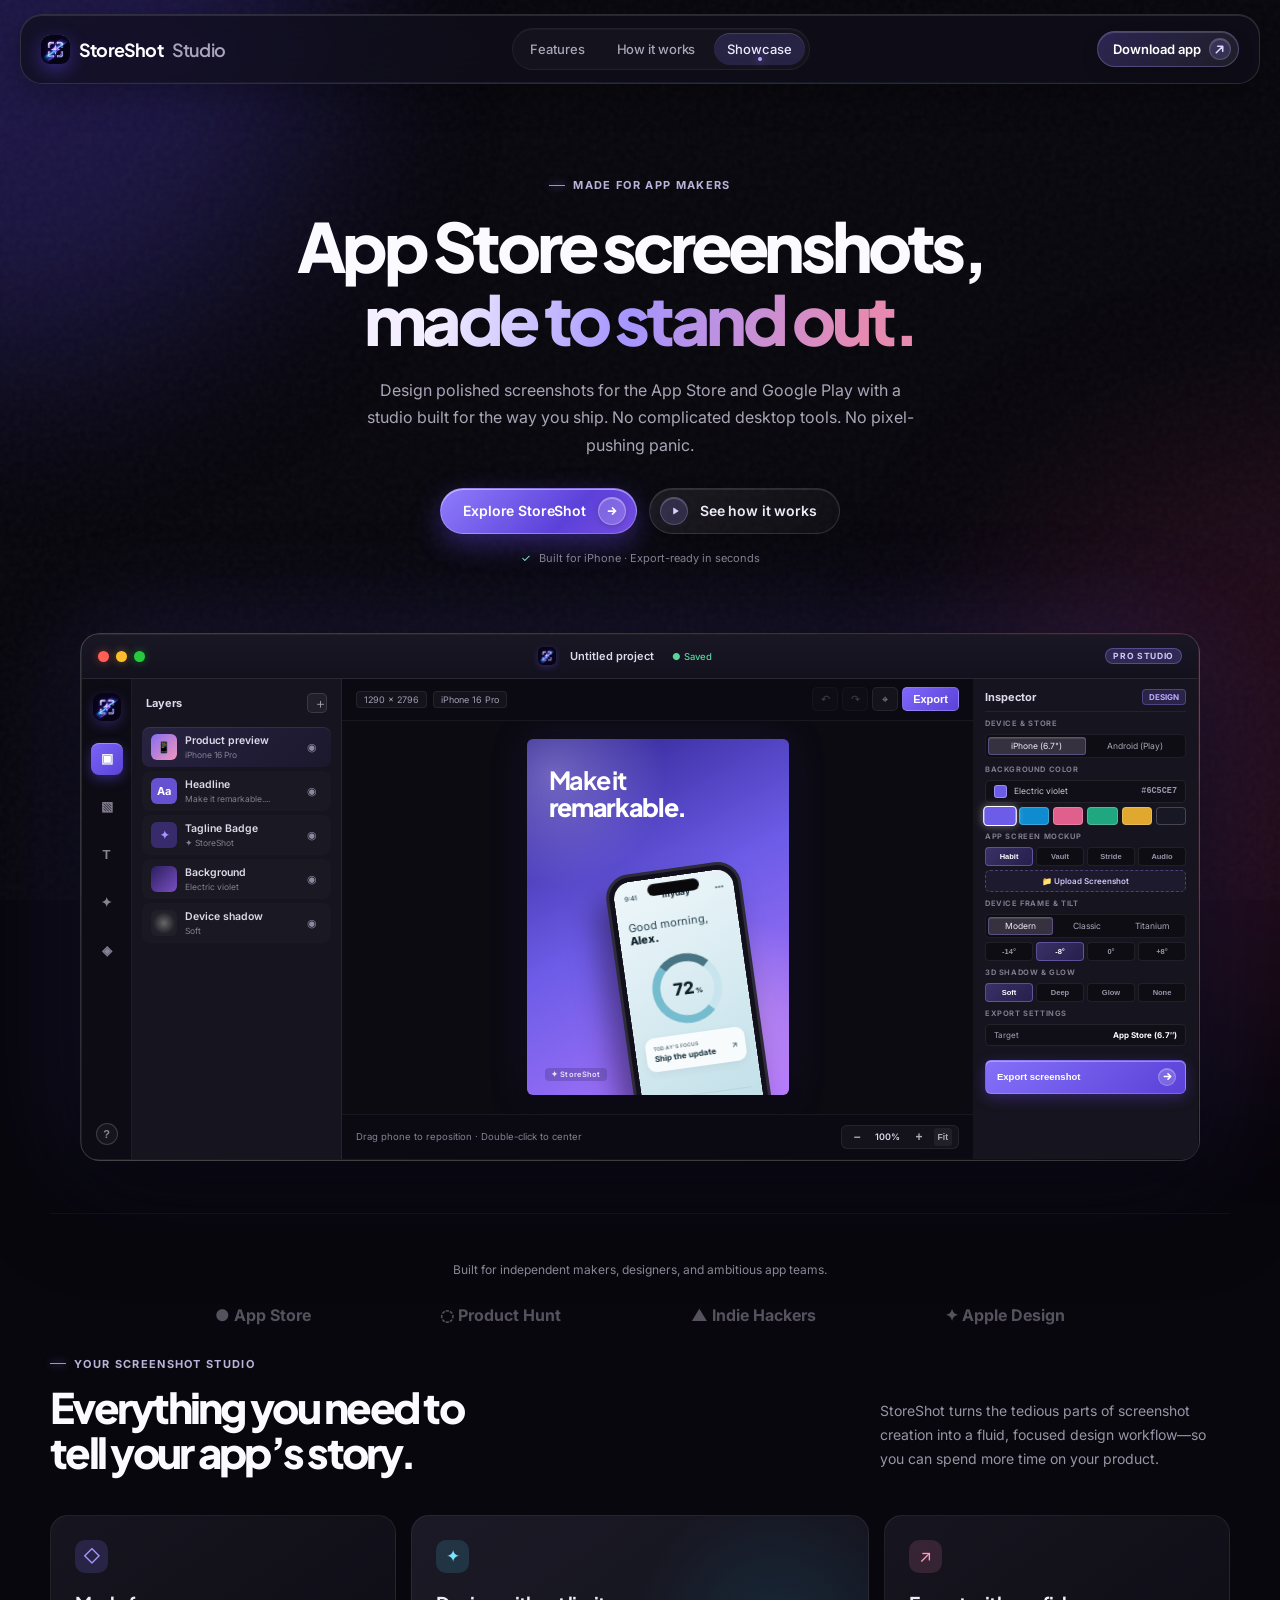
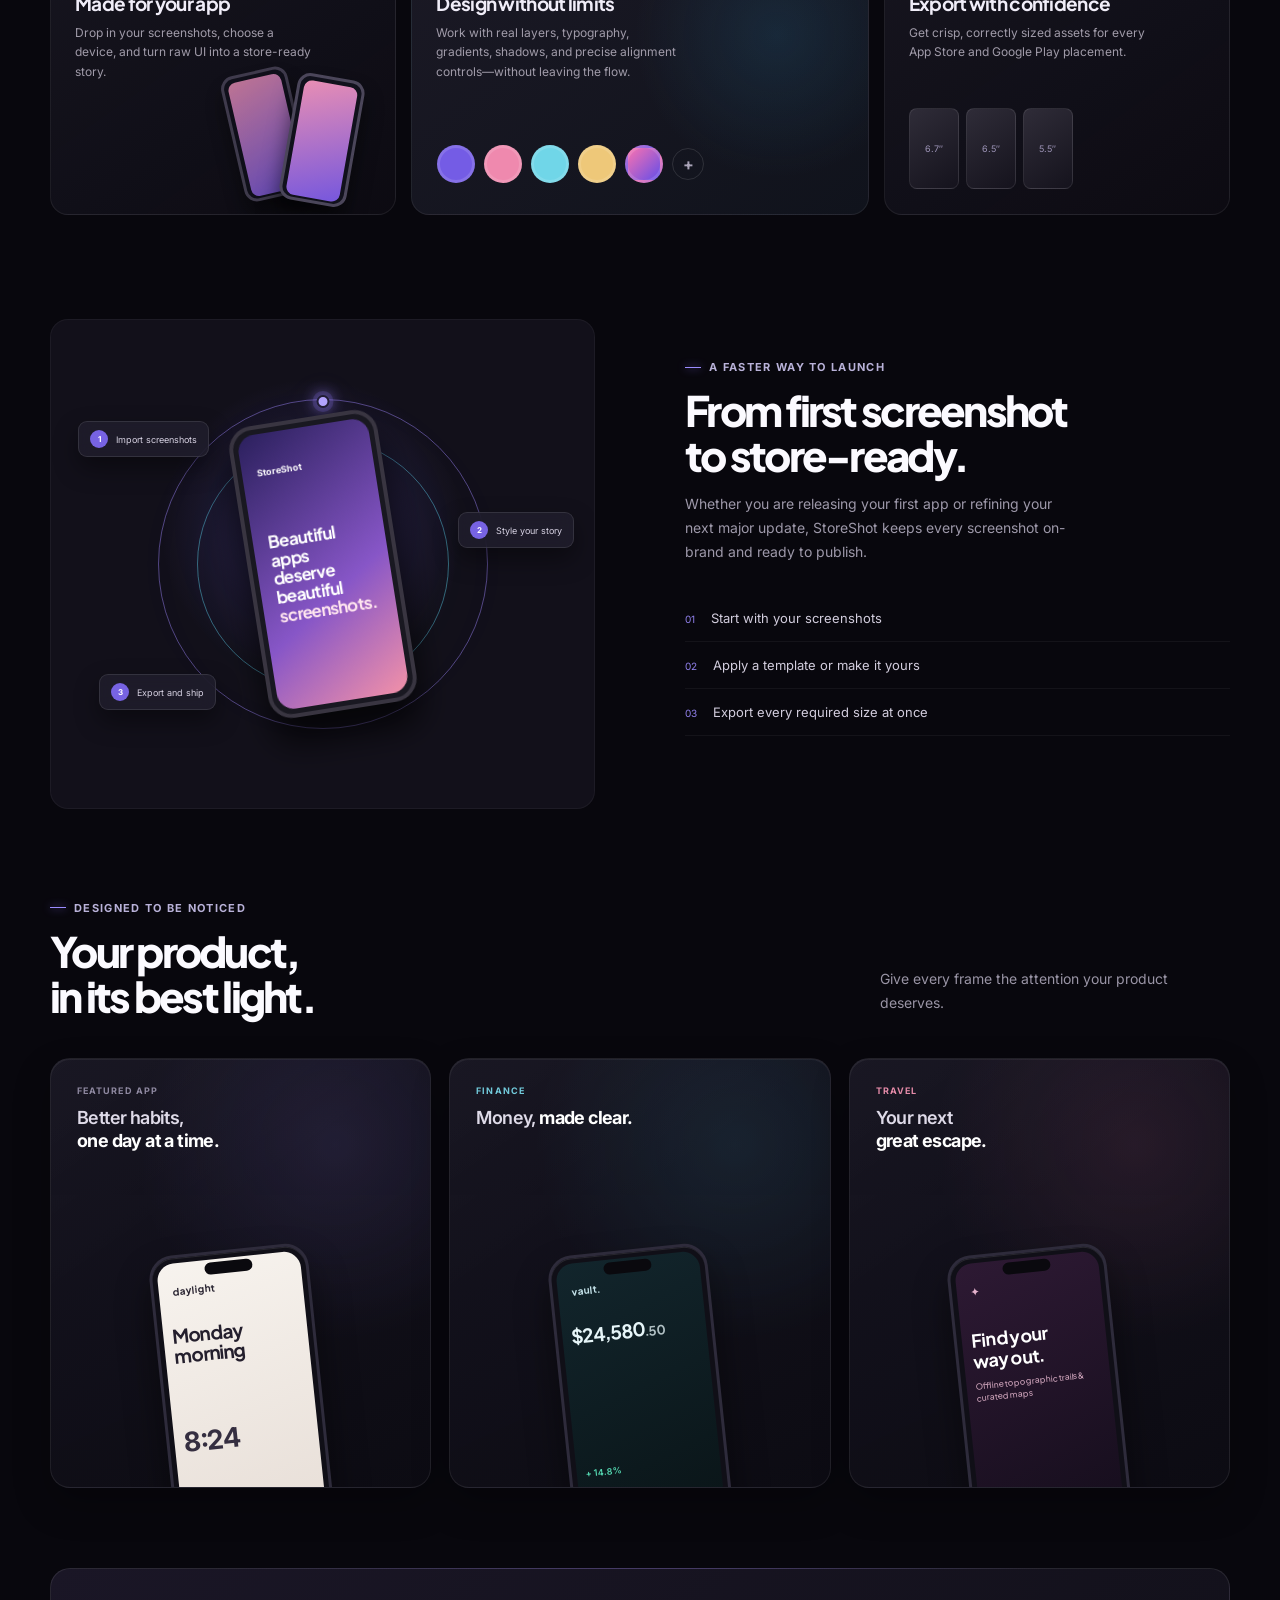
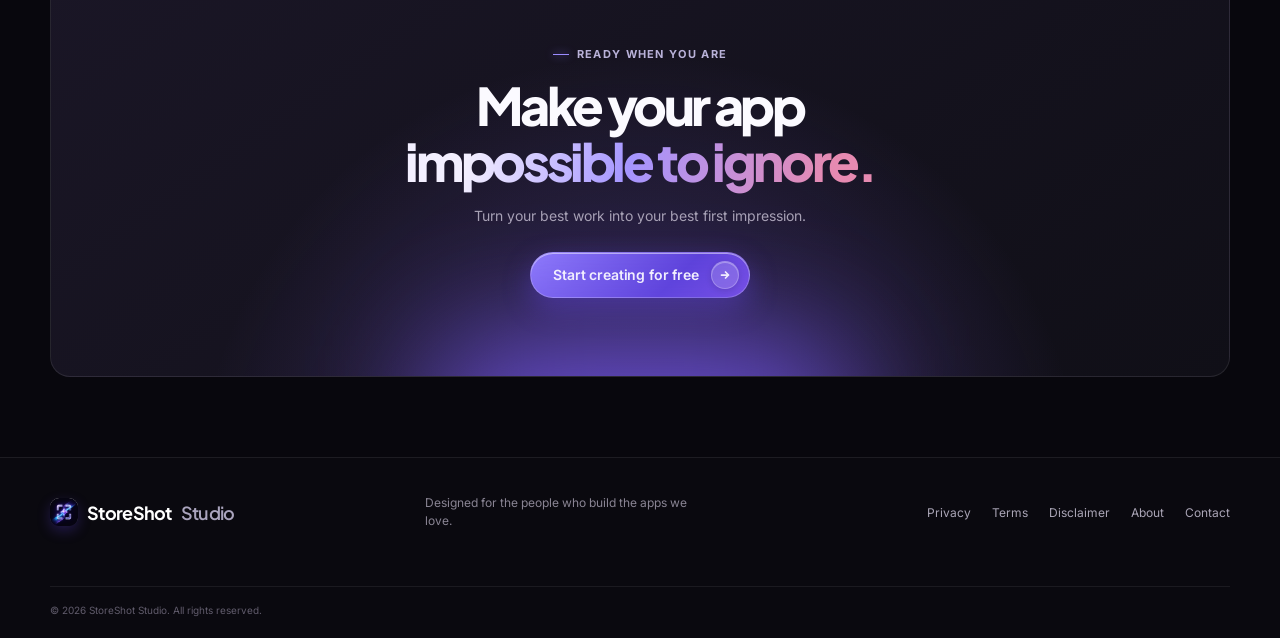
==== commit 9e250482: "feat: add brand assets, implement global favicon/icon set, and update site branding across all pages" ====
--- a/index.html
+++ b/index.html
@@ -9,12 +9,18 @@
     <link rel="preconnect" href="https://fonts.gstatic.com" crossorigin />
     <link href="https://fonts.googleapis.com/css2?family=Inter:wght@400;500;600;700&family=Plus+Jakarta+Sans:wght@600;700;800&display=swap" rel="stylesheet" />
     <link rel="stylesheet" href="styles.css?v=2" />
+    <link rel="icon" type="image/png" sizes="32x32" href="Resources/favicon-32.png" />
+    <link rel="icon" type="image/png" sizes="16x16" href="Resources/favicon-16.png" />
+    <link rel="apple-touch-icon" sizes="180x180" href="Resources/apple-touch-icon.png" />
+    <link rel="icon" type="image/png" sizes="192x192" href="Resources/app-icon-192.png" />
+    <link rel="icon" type="image/png" sizes="512x512" href="Resources/app-icon-512.png" />
+    <meta name="theme-color" content="#08070d" />
   </head>
   <body>
     <div class="aurora aurora-one"></div><div class="aurora aurora-two"></div><div class="grain"></div>
     <header class="site-header">
       <nav class="nav wrap" aria-label="Main navigation">
-        <a class="brand" href="#top"><span class="brand-mark">S</span>StoreShot <em>Studio</em></a>
+        <a class="brand" href="#top"><span class="brand-mark"><img src="Resources/brand-logo.png" alt="StoreShot Studio" width="28" height="28" /></span>StoreShot <em>Studio</em></a>
         <button class="menu-button" aria-expanded="false" aria-controls="nav-links">Menu</button>
         <div class="nav-links" id="nav-links">
           <a href="#features">Features</a><a href="#workflow">How it works</a><a href="#showcase">Showcase</a>
@@ -42,7 +48,7 @@
               <button class="traffic-btn traffic-green" id="traffic-expand" title="Toggle Studio Focus Mode" aria-label="Expand Studio"></button>
             </div>
             <div class="window-title">
-              <span class="app-icon-mini">S</span>
+              <span class="app-icon-mini"><img src="Resources/app-icon-mini.png" alt="StoreShot" width="18" height="18" /></span>
               <span class="project-name-edit" id="project-name-edit" contenteditable="true" spellcheck="false" title="Click to rename project">Untitled project</span>
               <small class="save-status" id="save-status">● Saved</small>
             </div>
@@ -52,7 +58,7 @@
           </div>
           <div class="editor">
             <aside class="editor-sidebar" aria-label="Studio Tools">
-              <div class="sidebar-logo" title="StoreShot Studio">S</div>
+              <div class="sidebar-logo" title="StoreShot Studio"><img src="Resources/brand-logo.png" alt="StoreShot Studio" width="28" height="28" /></div>
               <button class="tool active" data-tool="design" title="Design & Layers (L)">▣</button>
               <button class="tool" data-tool="templates" title="One-Click Templates (T)">▧</button>
               <button class="tool" data-tool="typography" title="Typography & Copy (A)">T</button>
@@ -244,7 +250,7 @@
 
       <section class="closing wrap"><div class="closing-card"><div class="closing-glow"></div><div class="eyebrow"><i></i> Ready when you are</div><h2>Make your app<br /><span>impossible to ignore.</span></h2><p>Turn your best work into your best first impression.</p><a class="button button-primary" href="#top"><span>Start creating for free</span><span class="btn-arrow" aria-hidden="true"><svg width="12" height="12" viewBox="0 0 12 12" fill="none" xmlns="http://www.w3.org/2000/svg"><path d="M2.5 6H9.5M6.5 3L9.5 6L6.5 9" stroke="currentColor" stroke-width="1.75" stroke-linecap="round" stroke-linejoin="round"/></svg></span></a></div></section>
     </main>
-    <footer><div class="footer-inner wrap"><a class="brand" href="#top"><span class="brand-mark">S</span>StoreShot <em>Studio</em></a><p>Designed for the people who build the apps we love.</p><div class="footer-links"><a href="privacy.html">Privacy</a><a href="terms.html">Terms</a><a href="disclaimer.html">Disclaimer</a><a href="about.html">About</a><a href="contact.html">Contact</a></div><small>© <span id="year"></span> StoreShot Studio. All rights reserved.</small></div></footer>
+    <footer><div class="footer-inner wrap"><a class="brand" href="#top"><span class="brand-mark"><img src="Resources/brand-logo.png" alt="StoreShot Studio" width="28" height="28" /></span>StoreShot <em>Studio</em></a><p>Designed for the people who build the apps we love.</p><div class="footer-links"><a href="privacy.html">Privacy</a><a href="terms.html">Terms</a><a href="disclaimer.html">Disclaimer</a><a href="about.html">About</a><a href="contact.html">Contact</a></div><small>© <span id="year"></span> StoreShot Studio. All rights reserved.</small></div></footer>
     <script src="script.js"></script>
   </body>
 </html>
--- a/styles.css
+++ b/styles.css
@@ -9,7 +9,8 @@
 .traffic-yellow{background:#ffbd2e;box-shadow:0 0 8px rgba(255,189,46,.4)}
 .traffic-green{background:#27c93f;box-shadow:0 0 8px rgba(39,201,63,.45)}
 .window-title{display:flex;align-items:center;gap:8px;font-weight:600;color:#ded9ec}
-.app-icon-mini{width:18px;height:18px;border-radius:5px;background:linear-gradient(135deg,#9b89ff,#5c41d6);color:#fff;font-weight:800;font-size:10px;display:grid;place-items:center;box-shadow:0 2px 6px rgba(92,65,214,.4)}
+.app-icon-mini{width:18px;height:18px;border-radius:5px;overflow:hidden;background:transparent;display:grid;place-items:center;box-shadow:0 2px 6px rgba(92,65,214,.4)}
+.app-icon-mini img{width:100%;height:100%;object-fit:cover;border-radius:5px;display:block}
 .project-name-edit{outline:none;padding:2px 6px;border-radius:4px;transition:background .2s,box-shadow .2s;cursor:text;max-width:180px;white-space:nowrap;overflow:hidden;text-overflow:ellipsis}
 .project-name-edit:hover,.project-name-edit:focus{background:rgba(255,255,255,.08);box-shadow:0 0 0 1px rgba(162,143,255,.3)}
 .save-status{color:#5ad49b;font-size:9.5px;margin-left:4px;font-weight:500;display:inline-flex;align-items:center;gap:4px;transition:color .25s}
@@ -18,7 +19,9 @@
 .window-badge-pro{font:700 8.5px/1 Inter;letter-spacing:.08em;color:#cfc8ff;background:rgba(125,103,237,.25);border:1px solid rgba(162,142,255,.35);padding:3px 7px;border-radius:99px}
 .editor{height:480px;display:grid;grid-template-columns:50px 210px 1fr 225px;background:#111019}
 .editor-sidebar{border-right:1px solid rgba(255,255,255,.07);background:#0d0c14;display:flex;flex-direction:column;align-items:center;padding:14px 0;gap:16px;color:#858190;user-select:none}
-.sidebar-logo{width:28px;height:28px;color:white;background:linear-gradient(135deg,#7e68fa,#543bc8);border-radius:9px;display:grid;place-items:center;font:bold 14px 'Plus Jakarta Sans';margin-bottom:6px;box-shadow:0 4px 12px rgba(92,65,216,.35)}
+.sidebar-logo{width:28px;height:28px;border-radius:9px;overflow:hidden;display:grid;place-items:center;margin-bottom:6px;box-shadow:0 4px 12px rgba(92,65,216,.35);transition:transform .2s ease}
+.sidebar-logo img{width:100%;height:100%;object-fit:cover;border-radius:9px;display:block}
+.sidebar-logo:hover{transform:scale(1.08)}
 .tool{font-weight:700;font-size:13px;width:32px;height:32px;display:grid;place-items:center;border-radius:8px;border:0;background:transparent;color:#878294;cursor:pointer;transition:all .2s ease;position:relative}
 .tool:hover{color:#ffffff;background:rgba(255,255,255,.08)}
 .tool.active{background:linear-gradient(135deg,#7965f7,#5b42d7);color:white;box-shadow:0 4px 12px rgba(91,66,215,.45),inset 0 1px rgba(255,255,255,.3)}
@@ -252,7 +255,7 @@
 .site-header:after{content:"";position:absolute;left:0;right:0;bottom:-1px;height:1px;background:linear-gradient(90deg,transparent,rgba(174,156,255,.35),rgba(97,212,238,.2),transparent);opacity:.42}
 .site-header.is-scrolled{height:70px;background:rgba(13,11,20,.82);border-bottom-color:rgba(255,255,255,.1);box-shadow:0 14px 32px rgba(0,0,0,.25)}
 .nav{height:84px;transition:height .3s ease}.is-scrolled .nav{height:70px}
-.brand{font-size:18px;gap:9px}.brand-mark{width:29px;height:29px;border-radius:9px;background:linear-gradient(145deg,#a998ff,#5d42da 58%,#805ce6);box-shadow:inset 0 1px rgba(255,255,255,.65),0 6px 18px rgba(93,66,218,.48);transition:transform .25s ease,box-shadow .25s ease}.brand:hover .brand-mark{transform:rotate(-8deg) scale(1.08);box-shadow:inset 0 1px #fff,0 8px 24px rgba(125,94,247,.7)}.brand em{color:#aaa4bd}
+.brand{font-size:18px;gap:9px}.brand-mark{width:29px;height:29px;border-radius:9px;background:transparent;overflow:hidden;box-shadow:0 6px 18px rgba(93,66,218,.48),inset 0 1px rgba(255,255,255,.25);transition:transform .25s ease,box-shadow .25s ease}.brand-mark img{width:100%;height:100%;border-radius:9px;display:block;object-fit:cover}.brand:hover .brand-mark{transform:rotate(-8deg) scale(1.08);box-shadow:0 8px 24px rgba(125,94,247,.7),inset 0 1px rgba(255,255,255,.4)}.brand em{color:#aaa4bd}
 .nav-links{margin-left:120px;gap:6px;padding:4px;border:1px solid rgba(255,255,255,.055);border-radius:99px;background:rgba(255,255,255,.028);box-shadow:inset 0 1px rgba(255,255,255,.035)}
 .nav-links a{position:relative;padding:8px 13px;border-radius:99px;color:#aaa5b7;font-weight:500;letter-spacing:-.1px}.nav-links a:after{content:"";position:absolute;left:50%;bottom:4px;width:4px;height:4px;border-radius:50%;background:#b6a7ff;opacity:0;transform:translateX(-50%) scale(0);transition:.2s}.nav-links a:hover{background:rgba(255,255,255,.08);color:#f4f1fb}.nav-links a.active{background:rgba(125,105,237,.18);color:#eeeaff;box-shadow:inset 0 1px rgba(211,201,255,.16)}.nav-links a.active:after{opacity:1;transform:translateX(-50%) scale(1);box-shadow:0 0 10px #9e8aff}
 .nav-download{display:inline-flex;align-items:center;gap:8px;padding:6px 7px 6px 15px;border-radius:99px;border:1px solid rgba(185,171,255,.28);background:linear-gradient(135deg,rgba(124,103,238,.28),rgba(255,255,255,.065));box-shadow:inset 0 1px rgba(255,255,255,.16),0 8px 18px rgba(0,0,0,.16);color:#fff;font-size:13px;font-weight:600;text-decoration:none;transition:transform .25s cubic-bezier(.16,1,.3,1),box-shadow .25s ease,border-color .25s ease,background .25s ease}
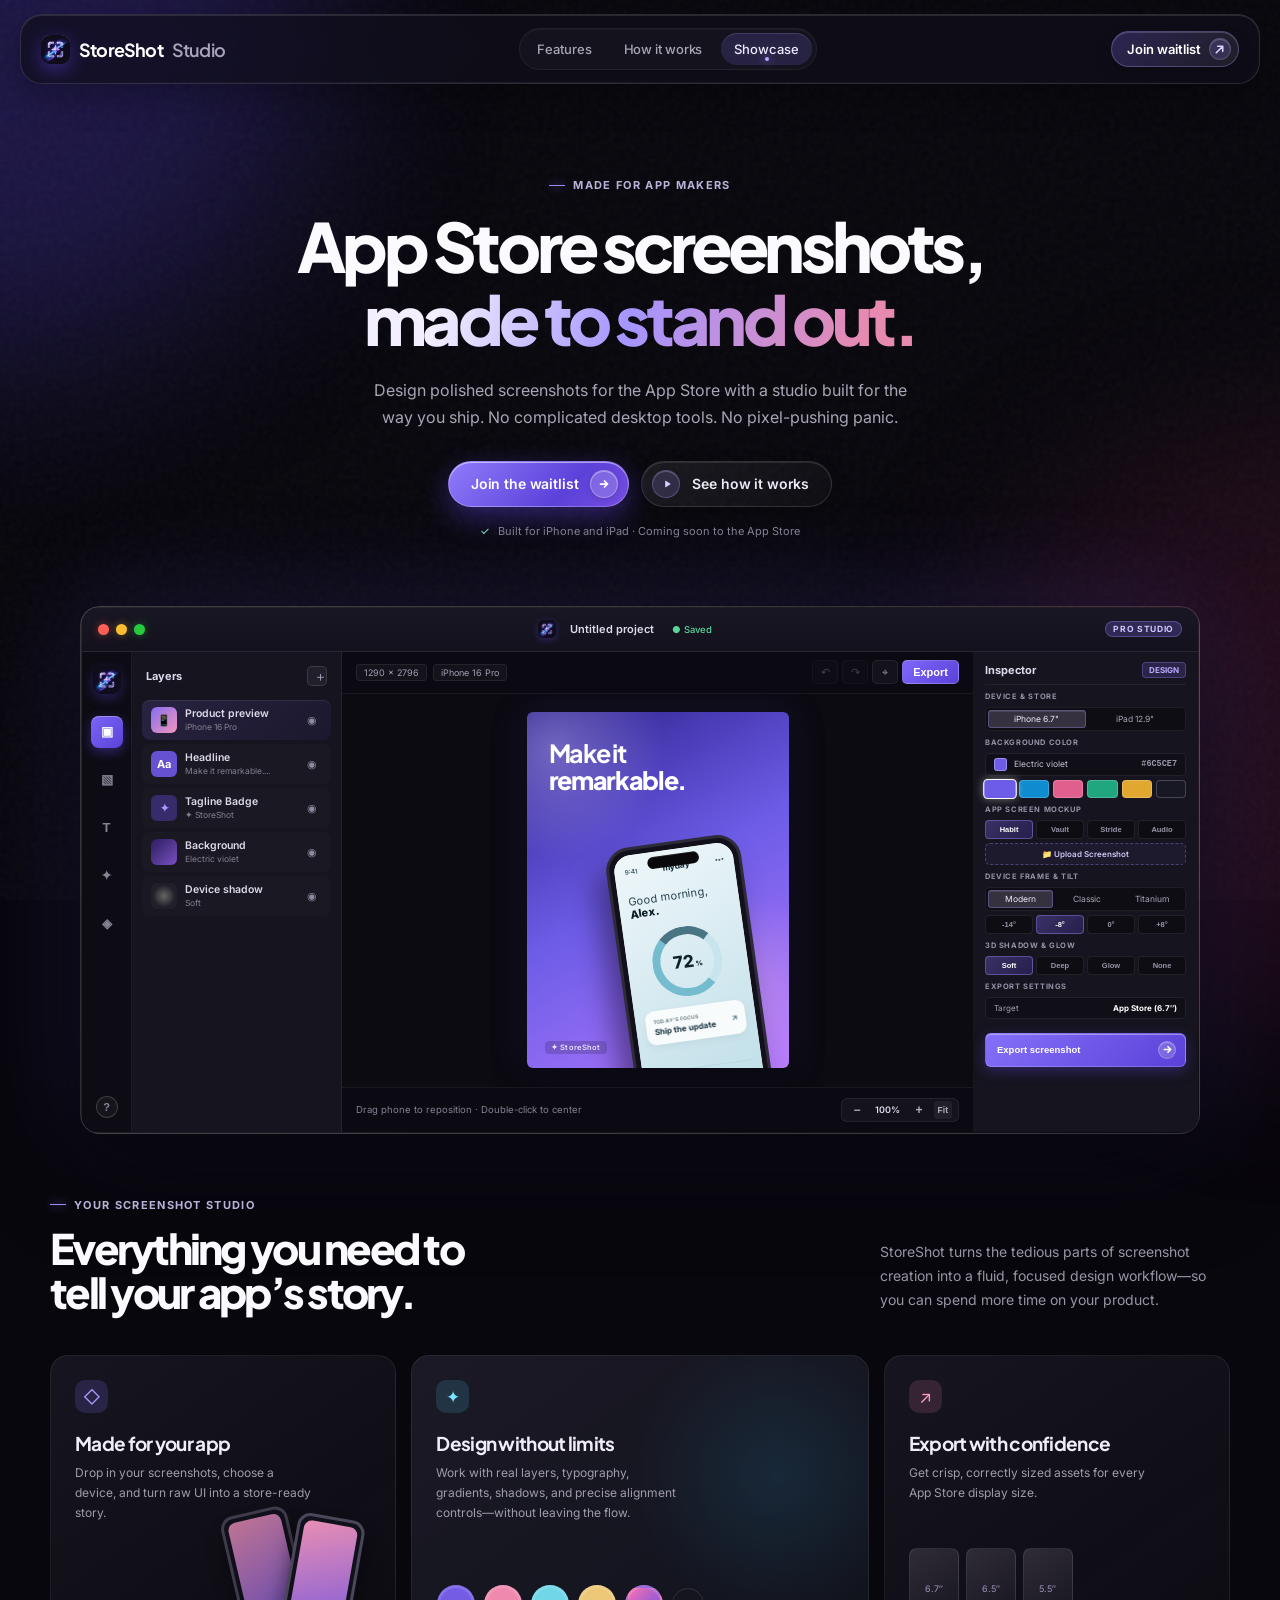
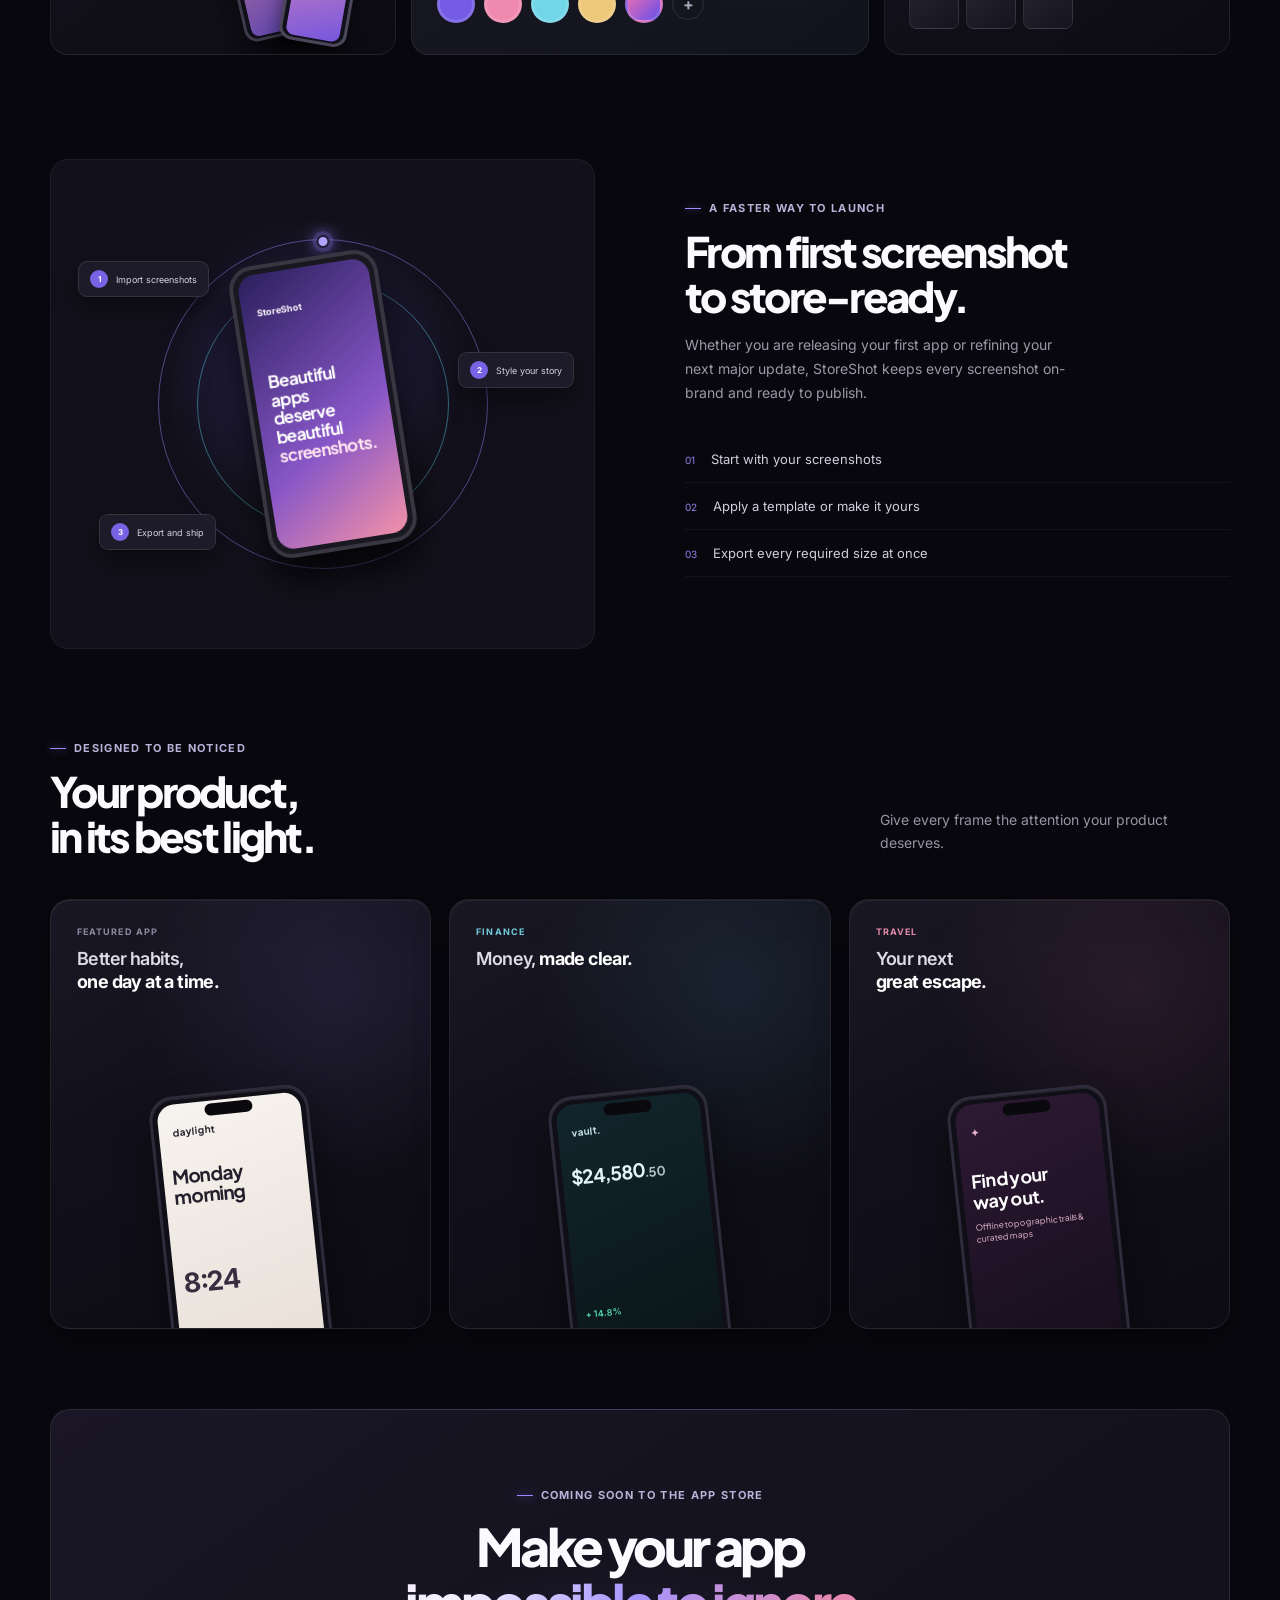
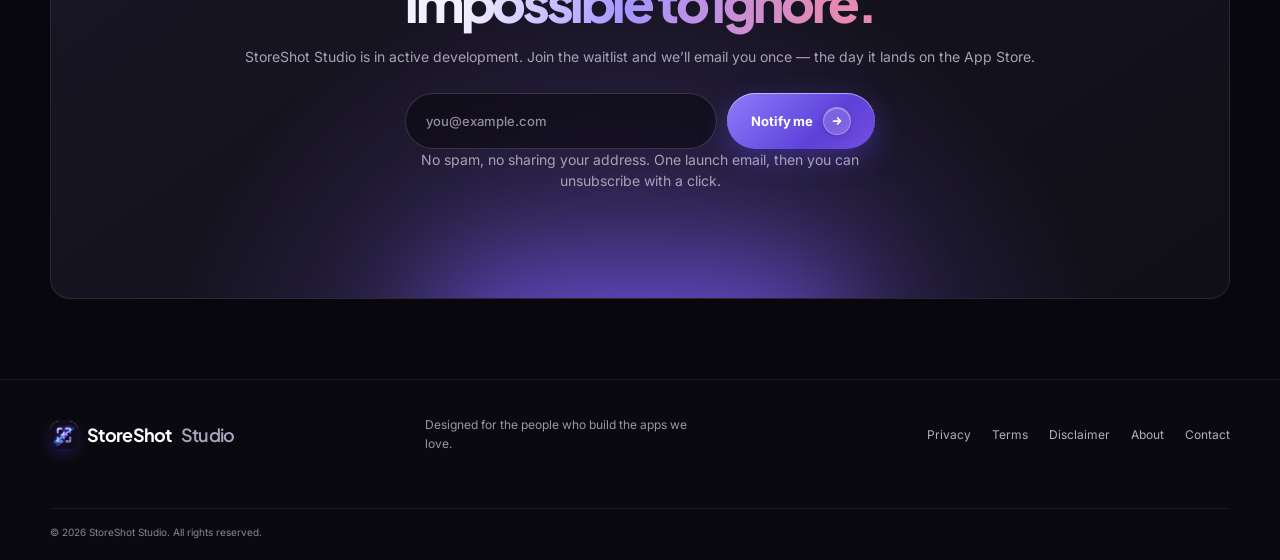
==== commit 91e0fef3: "feat: improve SEO, implement security headers, and add site metadata for StoreShot Studio" ====
--- a/index.html
+++ b/index.html
@@ -3,29 +3,52 @@
   <head>
     <meta charset="UTF-8" />
     <meta name="viewport" content="width=device-width, initial-scale=1.0" />
-    <meta name="description" content="StoreShot Studio makes polished App Store and Google Play screenshots in minutes." />
-    <title>StoreShot Studio — Screenshot design, beautifully simple</title>
+    <meta name="description" content="Design polished, store-ready App Store screenshots on iPhone and iPad. Import your screens, style your story, and export every required size in minutes." />
+    <title>StoreShot Studio — App Store screenshots, made to stand out</title>
+
+    <link rel="canonical" href="https://store-shot-studio.vercel.app/" />
+    <meta name="robots" content="index, follow" />
+
+    <!-- Open Graph -->
+    <meta property="og:type" content="website" />
+    <meta property="og:site_name" content="StoreShot Studio" />
+    <meta property="og:url" content="https://store-shot-studio.vercel.app/" />
+    <meta property="og:title" content="StoreShot Studio — App Store screenshots, made to stand out" />
+    <meta property="og:description" content="Design polished, store-ready App Store screenshots on iPhone and iPad. Import your screens, style your story, and export every required size in minutes." />
+    <meta property="og:image" content="https://store-shot-studio.vercel.app/Resources/og-image.png" />
+    <meta property="og:image:width" content="1200" />
+    <meta property="og:image:height" content="630" />
+    <meta property="og:image:alt" content="StoreShot Studio — App Store screenshots, made to stand out" />
+    <meta property="og:locale" content="en_US" />
+
+    <!-- Twitter / X -->
+    <meta name="twitter:card" content="summary_large_image" />
+    <meta name="twitter:title" content="StoreShot Studio — App Store screenshots, made to stand out" />
+    <meta name="twitter:description" content="Design polished, store-ready App Store screenshots on iPhone and iPad. Import your screens, style your story, and export every required size in minutes." />
+    <meta name="twitter:image" content="https://store-shot-studio.vercel.app/Resources/og-image.png" />
+    <meta name="twitter:image:alt" content="StoreShot Studio — App Store screenshots, made to stand out" />
+
     <link rel="preconnect" href="https://fonts.googleapis.com" />
     <link rel="preconnect" href="https://fonts.gstatic.com" crossorigin />
     <link href="https://fonts.googleapis.com/css2?family=Inter:wght@400;500;600;700&family=Plus+Jakarta+Sans:wght@600;700;800&display=swap" rel="stylesheet" />
-    <link rel="stylesheet" href="styles.css?v=2" />
+    <link rel="stylesheet" href="styles.css?v=3" />
     <link rel="icon" type="image/png" sizes="32x32" href="Resources/favicon-32.png" />
     <link rel="icon" type="image/png" sizes="16x16" href="Resources/favicon-16.png" />
     <link rel="apple-touch-icon" sizes="180x180" href="Resources/apple-touch-icon.png" />
-    <link rel="icon" type="image/png" sizes="192x192" href="Resources/app-icon-192.png" />
-    <link rel="icon" type="image/png" sizes="512x512" href="Resources/app-icon-512.png" />
+    <link rel="manifest" href="site.webmanifest" />
     <meta name="theme-color" content="#08070d" />
   </head>
   <body>
+    <a class="skip-link" href="#top">Skip to content</a>
     <div class="aurora aurora-one"></div><div class="aurora aurora-two"></div><div class="grain"></div>
     <header class="site-header">
       <nav class="nav wrap" aria-label="Main navigation">
-        <a class="brand" href="#top"><span class="brand-mark"><img src="Resources/brand-logo.png" alt="StoreShot Studio" width="28" height="28" /></span>StoreShot <em>Studio</em></a>
+        <a class="brand" href="#top"><span class="brand-mark"><picture><source srcset="Resources/brand-logo.webp" type="image/webp" /><img src="Resources/brand-logo.png" alt="" width="28" height="28" decoding="async" /></picture></span>StoreShot <em>Studio</em></a>
         <button class="menu-button" aria-expanded="false" aria-controls="nav-links">Menu</button>
         <div class="nav-links" id="nav-links">
           <a href="#features">Features</a><a href="#workflow">How it works</a><a href="#showcase">Showcase</a>
         </div>
-        <a class="nav-download" href="#download"><span>Download app</span><span class="nav-download-arrow" aria-hidden="true"><svg width="11" height="11" viewBox="0 0 12 12" fill="none" xmlns="http://www.w3.org/2000/svg"><path d="M2.5 9.5L9.5 2.5M9.5 2.5H4M9.5 2.5V8" stroke="currentColor" stroke-width="1.75" stroke-linecap="round" stroke-linejoin="round"/></svg></span></a>
+        <a class="nav-download" href="#waitlist"><span>Join waitlist</span><span class="nav-download-arrow" aria-hidden="true"><svg width="11" height="11" viewBox="0 0 12 12" fill="none" xmlns="http://www.w3.org/2000/svg"><path d="M2.5 9.5L9.5 2.5M9.5 2.5H4M9.5 2.5V8" stroke="currentColor" stroke-width="1.75" stroke-linecap="round" stroke-linejoin="round"/></svg></span></a>
       </nav>
     </header>
 
@@ -33,12 +56,12 @@
       <section class="hero wrap">
         <div class="eyebrow"><i></i> Made for app makers</div>
         <h1>App Store screenshots,<br /><span>made to stand out.</span></h1>
-        <p class="hero-copy">Design polished screenshots for the App Store and Google Play with a studio built for the way you ship. No complicated desktop tools. No pixel-pushing panic.</p>
-        <div class="hero-actions" id="download">
-          <a class="button button-primary" href="#features"><span>Explore StoreShot</span><span class="btn-arrow" aria-hidden="true"><svg width="12" height="12" viewBox="0 0 12 12" fill="none" xmlns="http://www.w3.org/2000/svg"><path d="M2.5 6H9.5M6.5 3L9.5 6L6.5 9" stroke="currentColor" stroke-width="1.75" stroke-linecap="round" stroke-linejoin="round"/></svg></span></a>
+        <p class="hero-copy">Design polished screenshots for the App Store with a studio built for the way you ship. No complicated desktop tools. No pixel-pushing panic.</p>
+        <div class="hero-actions">
+          <a class="button button-primary" href="#waitlist"><span>Join the waitlist</span><span class="btn-arrow" aria-hidden="true"><svg width="12" height="12" viewBox="0 0 12 12" fill="none" xmlns="http://www.w3.org/2000/svg"><path d="M2.5 6H9.5M6.5 3L9.5 6L6.5 9" stroke="currentColor" stroke-width="1.75" stroke-linecap="round" stroke-linejoin="round"/></svg></span></a>
           <a class="button button-glass" href="#workflow"><span class="btn-icon-play" aria-hidden="true"><svg width="10" height="10" viewBox="0 0 10 10" fill="currentColor" xmlns="http://www.w3.org/2000/svg"><path d="M3.2 2.2a.4.4 0 0 1 .61-.34l4.6 2.8a.4.4 0 0 1 0 .68l-4.6 2.8a.4.4 0 0 1-.61-.34V2.2z"/></svg></span><span>See how it works</span></a>
         </div>
-        <div class="hero-note"><span class="check">✓</span> Built for iPhone · Export-ready in seconds</div>
+        <div class="hero-note"><span class="check">✓</span> Built for iPhone and iPad · Coming soon to the App Store</div>
 
         <div class="studio-window" id="studio-window" aria-label="StoreShot Studio editor preview">
           <div class="window-bar">
@@ -48,7 +71,7 @@
               <button class="traffic-btn traffic-green" id="traffic-expand" title="Toggle Studio Focus Mode" aria-label="Expand Studio"></button>
             </div>
             <div class="window-title">
-              <span class="app-icon-mini"><img src="Resources/app-icon-mini.png" alt="StoreShot" width="18" height="18" /></span>
+              <span class="app-icon-mini"><picture><source srcset="Resources/app-icon-mini.webp" type="image/webp" /><img src="Resources/app-icon-mini.png" alt="StoreShot" width="18" height="18" decoding="async" /></picture></span>
               <span class="project-name-edit" id="project-name-edit" contenteditable="true" spellcheck="false" title="Click to rename project">Untitled project</span>
               <small class="save-status" id="save-status">● Saved</small>
             </div>
@@ -58,13 +81,13 @@
           </div>
           <div class="editor">
             <aside class="editor-sidebar" aria-label="Studio Tools">
-              <div class="sidebar-logo" title="StoreShot Studio"><img src="Resources/brand-logo.png" alt="StoreShot Studio" width="28" height="28" /></div>
-              <button class="tool active" data-tool="design" title="Design & Layers (L)">▣</button>
-              <button class="tool" data-tool="templates" title="One-Click Templates (T)">▧</button>
-              <button class="tool" data-tool="typography" title="Typography & Copy (A)">T</button>
-              <button class="tool" data-tool="mockups" title="App UI Mockup Screen (M)">✦</button>
-              <button class="tool" data-tool="device" title="3D Device & Framing (D)">◈</button>
-              <button class="sidebar-bottom" id="btn-studio-info" title="Studio Shortcuts & Tips">?</button>
+              <div class="sidebar-logo" title="StoreShot Studio"><picture><source srcset="Resources/brand-logo.webp" type="image/webp" /><img src="Resources/brand-logo.png" alt="" width="28" height="28" decoding="async" /></picture></div>
+              <button class="tool active" data-tool="design" title="Design & Layers (L)" aria-label="Design and layers"><span aria-hidden="true">▣</span></button>
+              <button class="tool" data-tool="templates" title="One-Click Templates (T)" aria-label="Templates"><span aria-hidden="true">▧</span></button>
+              <button class="tool" data-tool="typography" title="Typography & Copy (A)" aria-label="Typography and copy"><span aria-hidden="true">T</span></button>
+              <button class="tool" data-tool="mockups" title="App UI Mockup Screen (M)" aria-label="App mockup screen"><span aria-hidden="true">✦</span></button>
+              <button class="tool" data-tool="device" title="3D Device & Framing (D)" aria-label="Device and framing"><span aria-hidden="true">◈</span></button>
+              <button class="sidebar-bottom" id="btn-studio-info" title="Studio Shortcuts & Tips" aria-label="Studio shortcuts and tips"><span aria-hidden="true">?</span></button>
             </aside>
             <section class="layers" id="layers-panel">
               <div class="panel-heading">
@@ -238,20 +261,66 @@
         </div>
       </section>
 
-      <section class="logo-strip wrap"><p>Built for independent makers, designers, and ambitious app teams.</p><div><span>● App Store</span><span>◌ Product Hunt</span><span>▲ Indie Hackers</span><span>✦ Apple Design</span></div></section>
-
       <section class="feature-section wrap" id="features"><div class="section-intro"><div><div class="eyebrow"><i></i> Your screenshot studio</div><h2>Everything you need to<br />tell your app’s story.</h2></div><p>StoreShot turns the tedious parts of screenshot creation into a fluid, focused design workflow—so you can spend more time on your product.</p></div>
-        <div class="feature-grid"><article class="feature-card tall"><div class="feature-icon purple">◇</div><h3>Made for your app</h3><p>Drop in your screenshots, choose a device, and turn raw UI into a store-ready story.</p><div class="device-stack"><div class="mini-device back"><span></span></div><div class="mini-device front"><span></span></div></div></article><article class="feature-card wide"><div class="feature-icon blue">✦</div><h3>Design without limits</h3><p>Work with real layers, typography, gradients, shadows, and precise alignment controls—without leaving the flow.</p><div class="swatch-row"><span></span><span></span><span></span><span></span><span></span><b>+</b></div></article><article class="feature-card"><div class="feature-icon pink">↗</div><h3>Export with confidence</h3><p>Get crisp, correctly sized assets for every App Store and Google Play placement.</p><div class="export-sizes"><span>6.7″</span><span>6.5″</span><span>5.5″</span></div></article></div>
+        <div class="feature-grid"><article class="feature-card tall"><div class="feature-icon purple">◇</div><h3>Made for your app</h3><p>Drop in your screenshots, choose a device, and turn raw UI into a store-ready story.</p><div class="device-stack"><div class="mini-device back"><span></span></div><div class="mini-device front"><span></span></div></div></article><article class="feature-card wide"><div class="feature-icon blue">✦</div><h3>Design without limits</h3><p>Work with real layers, typography, gradients, shadows, and precise alignment controls—without leaving the flow.</p><div class="swatch-row"><span></span><span></span><span></span><span></span><span></span><b>+</b></div></article><article class="feature-card"><div class="feature-icon pink">↗</div><h3>Export with confidence</h3><p>Get crisp, correctly sized assets for every App Store display size.</p><div class="export-sizes"><span>6.7″</span><span>6.5″</span><span>5.5″</span></div></article></div>
       </section>
 
       <section class="workflow wrap" id="workflow"><div class="workflow-art"><div class="steps-orb"></div><div class="steps-orb-inner"></div><div class="workflow-card one"><b>1</b><span>Import screenshots</span></div><div class="workflow-card two"><b>2</b><span>Style your story</span></div><div class="workflow-card three"><b>3</b><span>Export and ship</span></div><div class="workflow-phone"><div class="phone-screen small-screen"><b>StoreShot</b><div>Beautiful apps<br />deserve beautiful<br /><strong>screenshots.</strong></div></div></div></div><div class="workflow-copy"><div class="eyebrow"><i></i> A faster way to launch</div><h2>From first screenshot<br />to store-ready.</h2><p>Whether you are releasing your first app or refining your next major update, StoreShot keeps every screenshot on-brand and ready to publish.</p><ul><li><span>01</span> Start with your screenshots</li><li><span>02</span> Apply a template or make it yours</li><li><span>03</span> Export every required size at once</li></ul></div></section>
 
       <section class="showcase wrap" id="showcase"><div class="showcase-head"><div><div class="eyebrow"><i></i> Designed to be noticed</div><h2>Your product,<br />in its best light.</h2></div><p>Give every frame the attention your product deserves.</p></div><div class="shot-gallery"><div class="shot shot-one"><small>Better habits,<br /><b>one day at a time.</b></small><div class="gallery-phone light"><div>daylight</div><b>Monday<br />morning</b><span>8:24</span></div></div><div class="shot shot-two"><small>Money, <b>made clear.</b></small><div class="gallery-phone dark"><div>vault.</div><b>$24,580<span>.50</span></b><i>+ 14.8%</i></div></div><div class="shot shot-three"><small>Your next<br /><b>great escape.</b></small><div class="gallery-phone coral"><div>✦</div><b>Find your<br />way out.</b></div></div></div></section>
 
-      <section class="closing wrap"><div class="closing-card"><div class="closing-glow"></div><div class="eyebrow"><i></i> Ready when you are</div><h2>Make your app<br /><span>impossible to ignore.</span></h2><p>Turn your best work into your best first impression.</p><a class="button button-primary" href="#top"><span>Start creating for free</span><span class="btn-arrow" aria-hidden="true"><svg width="12" height="12" viewBox="0 0 12 12" fill="none" xmlns="http://www.w3.org/2000/svg"><path d="M2.5 6H9.5M6.5 3L9.5 6L6.5 9" stroke="currentColor" stroke-width="1.75" stroke-linecap="round" stroke-linejoin="round"/></svg></span></a></div></section>
+      <section class="closing wrap" id="waitlist"><div class="closing-card"><div class="closing-glow"></div><div class="eyebrow"><i></i> Coming soon to the App Store</div><h2>Make your app<br /><span>impossible to ignore.</span></h2><p>StoreShot Studio is in active development. Join the waitlist and we’ll email you once — the day it lands on the App Store.</p>
+        <form class="waitlist-form" id="waitlist-form" novalidate>
+          <div class="waitlist-row">
+            <label class="visually-hidden" for="waitlist-email">Email address</label>
+            <input class="waitlist-input" id="waitlist-email" name="email" type="email" inputmode="email" autocomplete="email" required placeholder="you@example.com" aria-describedby="waitlist-status" />
+            <button class="button button-primary waitlist-submit" type="submit"><span>Notify me</span><span class="btn-arrow" aria-hidden="true"><svg width="12" height="12" viewBox="0 0 12 12" fill="none" xmlns="http://www.w3.org/2000/svg"><path d="M2.5 6H9.5M6.5 3L9.5 6L6.5 9" stroke="currentColor" stroke-width="1.75" stroke-linecap="round" stroke-linejoin="round"/></svg></span></button>
+          </div>
+          <p class="waitlist-status" id="waitlist-status"></p>
+          <p class="waitlist-fineprint">No spam, no sharing your address. One launch email, then you can unsubscribe with a click.</p>
+        </form>
+      </div></section>
     </main>
-    <footer><div class="footer-inner wrap"><a class="brand" href="#top"><span class="brand-mark"><img src="Resources/brand-logo.png" alt="StoreShot Studio" width="28" height="28" /></span>StoreShot <em>Studio</em></a><p>Designed for the people who build the apps we love.</p><div class="footer-links"><a href="privacy.html">Privacy</a><a href="terms.html">Terms</a><a href="disclaimer.html">Disclaimer</a><a href="about.html">About</a><a href="contact.html">Contact</a></div><small>© <span id="year"></span> StoreShot Studio. All rights reserved.</small></div></footer>
-    <script src="script.js"></script>
+    <footer><div class="footer-inner wrap"><a class="brand" href="#top"><span class="brand-mark"><picture><source srcset="Resources/brand-logo.webp" type="image/webp" /><img src="Resources/brand-logo.png" alt="" width="28" height="28" decoding="async" /></picture></span>StoreShot <em>Studio</em></a><p>Designed for the people who build the apps we love.</p><div class="footer-links"><a href="privacy.html">Privacy</a><a href="terms.html">Terms</a><a href="disclaimer.html">Disclaimer</a><a href="about.html">About</a><a href="contact.html">Contact</a></div><small>© <span id="year"></span> StoreShot Studio. All rights reserved.</small></div></footer>
+    <script src="script.js" defer></script>
+    <script type="application/ld+json">
+    {
+      "@context": "https://schema.org",
+      "@type": "SoftwareApplication",
+      "name": "StoreShot Studio",
+      "description": "Design polished, store-ready App Store screenshots on iPhone and iPad. Import your screens, style your story, and export every required size in minutes.",
+      "url": "https://store-shot-studio.vercel.app/",
+      "image": "https://store-shot-studio.vercel.app/Resources/og-image.png",
+      "applicationCategory": "DesignApplication",
+      "applicationSubCategory": "Screenshot Design",
+      "operatingSystem": "iOS 17.0 or later",
+      "softwareVersion": "1.0",
+      "inLanguage": "en",
+      "offers": {
+        "@type": "Offer",
+        "price": "0",
+        "priceCurrency": "USD",
+        "availability": "https://schema.org/PreOrder"
+      },
+      "author": {
+        "@type": "Organization",
+        "name": "StoreShot Studio",
+        "url": "https://store-shot-studio.vercel.app/",
+        "email": "support@storeshotstudio.app"
+      },
+      "publisher": {
+        "@type": "Organization",
+        "name": "StoreShot Studio",
+        "url": "https://store-shot-studio.vercel.app/",
+        "logo": {
+          "@type": "ImageObject",
+          "url": "https://store-shot-studio.vercel.app/Resources/app-icon-512.png",
+          "width": 512,
+          "height": 512
+        }
+      }
+    }
+    </script>
   </body>
 </html>
 
--- a/styles.css
+++ b/styles.css
@@ -1,4 +1,4 @@
-:root{--bg:#08070d;--surface:#12111b;--text:#f0edf8;--muted:#aaa5b8;--line:rgba(255,255,255,.1);--purple:#7967ed;--cyan:#78dff7;--pink:#e56b9b}*{box-sizing:border-box}html{scroll-behavior:smooth}body{margin:0;background:var(--bg);color:var(--text);font-family:Inter,Arial,sans-serif;overflow-x:hidden}.wrap{width:min(1180px,calc(100% - 40px));margin:auto}.aurora{position:fixed;pointer-events:none;border-radius:50%;filter:blur(100px);opacity:.32;z-index:-2}.aurora-one{width:650px;height:620px;background:#4938be;left:-330px;top:-260px}.aurora-two{width:700px;height:600px;background:#9c285e;right:-400px;top:430px;opacity:.18}.grain{position:fixed;inset:0;pointer-events:none;opacity:.1;z-index:-1;background-image:url("data:image/svg+xml,%3Csvg viewBox='0 0 180 180' xmlns='http://www.w3.org/2000/svg'%3E%3Cfilter id='n'%3E%3CfeTurbulence type='fractalNoise' baseFrequency='.85' numOctaves='4' stitchTiles='stitch'/%3E%3C/filter%3E%3Crect width='100%25' height='100%25' filter='url(%23n)' opacity='.4'/%3E%3C/svg%3E")}.site-header{height:76px;position:fixed;z-index:10;top:0;left:0;right:0;background:rgba(8,7,13,.62);backdrop-filter:blur(22px);border-bottom:1px solid rgba(255,255,255,.06)}.nav{height:76px;display:flex;align-items:center;justify-content:space-between}.brand{display:flex;align-items:center;gap:8px;color:white;text-decoration:none;font:bold 17px 'Plus Jakarta Sans';letter-spacing:-.8px}.brand em{font-style:normal;color:#938dac;font-weight:600}.brand-mark{display:grid;place-items:center;width:24px;height:24px;border-radius:8px;color:white;font:800 14px 'Plus Jakarta Sans';background:linear-gradient(135deg,#9d8dff,#5940d0);box-shadow:inset 0 1px #ffffff85,0 5px 14px #4e3bcc99}.nav-links{display:flex;gap:29px;margin-left:80px}.nav-links a,.footer-links a{color:#bbb6c7;text-decoration:none;font-size:13px;transition:.2s}.nav-links a:hover,.footer-links a:hover{color:white}.nav-download{color:white;font-size:13px;font-weight:600;text-decoration:none;padding:11px 16px;border-radius:99px;background:#ffffff10;border:1px solid #ffffff19}.menu-button{display:none}.hero{padding:178px 0 52px;text-align:center}.eyebrow{color:#b9b2d9;font-size:11px;letter-spacing:.12em;text-transform:uppercase;font-weight:700;display:flex;align-items:center;gap:8px}.hero .eyebrow{justify-content:center}.eyebrow i{display:block;width:16px;height:1px;background:#9b8cff;box-shadow:0 0 8px #8b73ff}.hero h1,.section-intro h2,.workflow h2,.showcase h2,.closing h2{font:800 clamp(42px,5.3vw,72px)/1.07 'Plus Jakarta Sans';letter-spacing:-.065em;margin:18px 0 22px;color:#fbfaff}.hero h1 span,.closing h2 span{background:linear-gradient(103deg,#f3efff 14%,#a595ff 48%,#e68ab1 90%);-webkit-background-clip:text;background-clip:text;color:transparent}.hero-copy{color:#aaa5b6;max-width:560px;margin:0 auto;font-size:16px;line-height:1.7}.hero-actions{display:flex;justify-content:center;gap:12px;margin:29px 0 17px;scroll-margin-top:90px}.button{display:inline-flex;align-items:center;gap:14px;border-radius:99px;padding:14px 19px;text-decoration:none;font-size:13px;font-weight:700;transition:transform .2s,filter .2s}.button:hover{transform:translateY(-2px);filter:brightness(1.12)}.button b{font-size:18px;line-height:10px}.button-primary{color:#fff;background:linear-gradient(135deg,#8d79fc,#6046d4);box-shadow:0 9px 30px #6046d466,inset 0 1px #ffffff70}.button-glass{color:#d7d2e2;background:#ffffff0b;border:1px solid #ffffff17}.play{font-size:9px;color:#b9aaff}.hero-note{font-size:11px;color:#848093}.check{color:#8ff0c8;margin-right:5px}.btn-arrow,.btn-icon-play{display:inline-flex;align-items:center;justify-content:center}.nav-download-arrow{display:inline-flex;align-items:center;justify-content:center;width:22px;height:22px;border-radius:50%;background:rgba(160,142,255,.18);border:1px solid rgba(255,255,255,.15);color:#dcd6ff}
+:root{--bg:#08070d;--surface:#12111b;--text:#f0edf8;--muted:#aaa5b8;--line:rgba(255,255,255,.1);--purple:#7967ed;--cyan:#78dff7;--pink:#e56b9b}*{box-sizing:border-box}html{scroll-behavior:smooth}body{margin:0;background:var(--bg);color:var(--text);font-family:Inter,Arial,sans-serif;overflow-x:hidden}.wrap{width:min(1180px,calc(100% - 40px));margin:auto}.aurora{position:fixed;pointer-events:none;border-radius:50%;filter:blur(100px);opacity:.32;z-index:-2}.aurora-one{width:650px;height:620px;background:#4938be;left:-330px;top:-260px}.aurora-two{width:700px;height:600px;background:#9c285e;right:-400px;top:430px;opacity:.18}.grain{position:fixed;inset:0;pointer-events:none;opacity:.1;z-index:-1;background-image:url("data:image/svg+xml,%3Csvg viewBox='0 0 180 180' xmlns='http://www.w3.org/2000/svg'%3E%3Cfilter id='n'%3E%3CfeTurbulence type='fractalNoise' baseFrequency='.85' numOctaves='4' stitchTiles='stitch'/%3E%3C/filter%3E%3Crect width='100%25' height='100%25' filter='url(%23n)' opacity='.4'/%3E%3C/svg%3E")}.brand{display:flex;align-items:center;gap:8px;color:white;text-decoration:none;font:bold 17px 'Plus Jakarta Sans';letter-spacing:-.8px}.brand em{font-style:normal;color:#938dac;font-weight:600}.brand-mark{display:grid;place-items:center;width:24px;height:24px;border-radius:8px;color:white;font:800 14px 'Plus Jakarta Sans';background:linear-gradient(135deg,#9d8dff,#5940d0);box-shadow:inset 0 1px #ffffff85,0 5px 14px #4e3bcc99}.nav-links{display:flex;gap:29px;margin-left:80px}.nav-links a,.footer-links a{color:#bbb6c7;text-decoration:none;font-size:13px;transition:.2s}.nav-links a:hover,.footer-links a:hover{color:white}.nav-download{color:white;font-size:13px;font-weight:600;text-decoration:none;padding:11px 16px;border-radius:99px;background:#ffffff10;border:1px solid #ffffff19}.menu-button{display:none}.hero{padding:178px 0 52px;text-align:center}.eyebrow{color:#b9b2d9;font-size:11px;letter-spacing:.12em;text-transform:uppercase;font-weight:700;display:flex;align-items:center;gap:8px}.hero .eyebrow{justify-content:center}.eyebrow i{display:block;width:16px;height:1px;background:#9b8cff;box-shadow:0 0 8px #8b73ff}.hero h1,.section-intro h2,.workflow h2,.showcase h2,.closing h2{font:800 clamp(42px,5.3vw,72px)/1.07 'Plus Jakarta Sans';letter-spacing:-.065em;margin:18px 0 22px;color:#fbfaff}.hero h1 span,.closing h2 span{background:linear-gradient(103deg,#f3efff 14%,#a595ff 48%,#e68ab1 90%);-webkit-background-clip:text;background-clip:text;color:transparent}.hero-copy{color:#aaa5b6;max-width:560px;margin:0 auto;font-size:16px;line-height:1.7}.hero-actions{display:flex;justify-content:center;gap:12px;margin:29px 0 17px;scroll-margin-top:90px}.button{display:inline-flex;align-items:center;gap:14px;border-radius:99px;padding:14px 19px;text-decoration:none;font-size:13px;font-weight:700;transition:transform .2s,filter .2s}.button:hover{transform:translateY(-2px);filter:brightness(1.12)}.button b{font-size:18px;line-height:10px}.button-primary{color:#fff;background:linear-gradient(135deg,#8d79fc,#6046d4);box-shadow:0 9px 30px #6046d466,inset 0 1px #ffffff70}.button-glass{color:#d7d2e2;background:#ffffff0b;border:1px solid #ffffff17}.play{font-size:9px;color:#b9aaff}.hero-note{font-size:11px;color:#848093}.check{color:#8ff0c8;margin-right:5px}.btn-arrow,.btn-icon-play{display:inline-flex;align-items:center;justify-content:center}.nav-download-arrow{display:inline-flex;align-items:center;justify-content:center;width:22px;height:22px;border-radius:50%;background:rgba(160,142,255,.18);border:1px solid rgba(255,255,255,.15);color:#dcd6ff}
 .studio-window{margin:68px auto 0;max-width:1120px;text-align:left;padding:1px;border:1px solid rgba(255,255,255,.14);border-radius:20px;background:linear-gradient(135deg,rgba(255,255,255,.12),rgba(255,255,255,.02));box-shadow:0 35px 90px rgba(0,0,0,.65),0 0 110px rgba(108,92,231,.22);overflow:hidden;transition:max-width .4s cubic-bezier(.2,.8,.2,1),box-shadow .4s ease}
 .studio-window.focus-mode{max-width:1180px;box-shadow:0 40px 120px rgba(0,0,0,.85),0 0 140px rgba(108,92,231,.35)}
 .window-bar{height:44px;background:linear-gradient(180deg,#191724,#13111c);display:flex;align-items:center;justify-content:space-between;color:#948f9f;font-size:11px;padding:0 16px;border-bottom:1px solid rgba(255,255,255,.07);user-select:none}
@@ -46,9 +46,9 @@
 .layer small{font-size:8.5px;color:#858092;margin-top:2px;display:block}
 .layer-eye{border:0;background:none;color:#8f889e;font-size:10.5px;cursor:pointer;padding:3px 5px;margin-left:auto;border-radius:4px;transition:all .18s}
 .layer-eye:hover{color:#ffffff;background:rgba(255,255,255,.08)}
-.layer.layer-hidden .layer-eye{color:#555060}
+.layer.layer-hidden .layer-eye{color:#6f6a7e}
 .templates-list{display:flex;flex-direction:column;gap:6px}
-.panel-subhead{font-size:8.5px;letter-spacing:.08em;font-weight:700;color:#7f7a8e;margin:2px 4px 10px}
+.panel-subhead{font-size:8.5px;letter-spacing:.08em;font-weight:700;color:#9691a6;margin:2px 4px 10px}
 .tpl-card{display:flex;align-items:center;gap:10px;padding:9px;border-radius:9px;background:rgba(255,255,255,.025);border:1px solid rgba(255,255,255,.07);cursor:pointer;color:inherit;text-align:left;transition:all .2s ease;width:100%}
 .tpl-card:hover{background:rgba(255,255,255,.05);border-color:rgba(162,142,255,.3)}
 .tpl-card.active{background:linear-gradient(135deg,rgba(125,103,237,.2),rgba(91,66,215,.1));border-color:rgba(146,128,252,.5);box-shadow:inset 0 1px rgba(255,255,255,.1)}
@@ -148,9 +148,9 @@
 .classic-frame .phone-screen{border-radius:13px}
 .classic-frame .phone-camera{width:36px;height:8px;top:8px}
 .titanium-frame{border-color:#857d76;box-shadow:-14px 20px 30px rgba(0,0,0,.6),inset 0 0 0 1px #baa696}
-.android-phone{border-radius:16px;transform:rotate(-3deg);border-color:#2a2b33}
-.android-phone .phone-camera{width:10px;height:10px;left:auto;right:14px;transform:none}
-.android-phone .phone-screen{border-radius:11px}
+.ipad-frame{border-radius:14px;transform:rotate(-3deg);border-width:6px;border-color:#3a3846;width:170px;height:232px;bottom:-20px;right:16px}
+.ipad-frame .phone-camera{width:5px;height:5px;left:50%;top:-4px;transform:translateX(-50%)}
+.ipad-frame .phone-screen{border-radius:9px}
 .tilt-dynamic{transform:rotate(-14deg)}
 .tilt-left{transform:rotate(-8deg)}
 .tilt-straight{transform:rotate(0deg);right:50%!important;transform:translateX(50%)!important}
@@ -170,7 +170,7 @@
 .inspector-title{display:flex;justify-content:space-between;align-items:center;font-size:11px;font-weight:700;color:#ded9ec;padding-bottom:6px;border-bottom:1px solid rgba(255,255,255,.06)}
 .inspector-tab-badge{font-size:8px;font-weight:700;padding:2px 6px;border-radius:4px;background:rgba(125,103,237,.2);color:#bdaaff;border:1px solid rgba(162,142,255,.3)}
 .insp-group{display:flex;flex-direction:column;gap:4px}
-.field-label{font-size:7.5px;letter-spacing:.08em;font-weight:700;color:#807a8e;text-transform:uppercase;margin-bottom:2px}
+.field-label{font-size:7.5px;letter-spacing:.08em;font-weight:700;color:#9691a6;text-transform:uppercase;margin-bottom:2px}
 .segmented{height:24px;border-radius:5px;background:#0e0d14;border:1px solid rgba(255,255,255,.07);padding:2px;display:flex;font-size:8.5px;gap:2px}
 .segmented button{border:0;background:transparent;color:#9b95aa;font:inherit;cursor:pointer;flex:1;border-radius:4px;font-weight:600;transition:all .18s}
 .segmented button:hover{color:#fff}
@@ -193,9 +193,9 @@
 .export-row b{color:#ffffff}
 .editor-hint{display:none}
 .editor-hint.highlight{display:none}
-.logo-strip{padding:36px 0 20px;border-top:1px solid #ffffff0a;text-align:center}.logo-strip p{color:#8a8595;font-size:12px}.logo-strip div{display:flex;justify-content:space-between;gap:20px;max-width:850px;margin:28px auto 0;color:#55515d;font-weight:700;font-size:16px}.feature-section{padding:12px 0 80px;scroll-margin-top:68px}.section-intro,.showcase-head{display:flex;justify-content:space-between;gap:35px;align-items:end;margin-bottom:40px}.section-intro h2,.workflow h2,.showcase h2{font-size:42px;margin:14px 0 0}.section-intro p,.showcase-head p{max-width:350px;line-height:1.7;color:#9994a5;font-size:14px;margin:0 0 4px}.feature-grid{display:grid;grid-template-columns:1fr 1.32fr 1fr;gap:15px}.feature-card{min-height:300px;border:1px solid #ffffff12;border-radius:18px;background:linear-gradient(145deg,#1b1925cc,#0e0d14bb);padding:24px;overflow:hidden;position:relative}.feature-card.wide{background:radial-gradient(circle at 80% 40%,#28749e33,transparent 35%),linear-gradient(145deg,#1b1925,#10131c)}.feature-icon{width:33px;height:33px;display:grid;place-items:center;border-radius:10px;font-size:17px}.purple{background:#7d69ed30;color:#a897ff}.blue{background:#4ccbed28;color:#7be3ff}.pink{background:#e37aa328;color:#ff9cbc}.feature-card h3{font:700 19px 'Plus Jakarta Sans';letter-spacing:-.7px;margin:18px 0 8px}.feature-card p{font-size:12px;line-height:1.65;color:#a09ba9;max-width:240px;margin:0}.device-stack{position:absolute;bottom:-25px;right:8px;width:190px;height:150px}.mini-device{position:absolute;width:74px;height:140px;border-radius:14px;background:#11111c;border:3px solid #4b465a;box-shadow:0 15px 20px #0008}.mini-device span{margin:5px;display:block;height:126px;border-radius:8px;background:linear-gradient(160deg,#e88eb4,#7657dd)}.mini-device.front{right:29px;bottom:-13px;transform:rotate(10deg)}.mini-device.back{right:91px;bottom:3px;transform:rotate(-13deg);opacity:.8}.swatch-row{position:absolute;bottom:31px;left:25px;display:flex;gap:9px;align-items:center}.swatch-row span{height:38px;width:38px;border-radius:50%;border:3px solid #ffffff20}.swatch-row span:nth-child(1){background:#745ce5}.swatch-row span:nth-child(2){background:#ef89ae}.swatch-row span:nth-child(3){background:#70d6e8}.swatch-row span:nth-child(4){background:#eec879}.swatch-row span:nth-child(5){background:linear-gradient(135deg,#fa72b0,#644ee8)}.swatch-row b{height:32px;width:32px;border:1px solid #ffffff1e;border-radius:50%;display:grid;place-items:center;color:#aaa4b8}.export-sizes{position:absolute;bottom:25px;display:flex;gap:7px}.export-sizes span{width:50px;height:81px;display:grid;place-items:center;background:linear-gradient(145deg,#2f2c38,#15131d);border:1px solid #ffffff18;border-radius:8px;color:#9e95b8;font-size:9px}.workflow{padding:24px 0 80px;display:grid;grid-template-columns:1fr 1fr;gap:90px;align-items:center;scroll-margin-top:68px}.workflow-art{height:490px;position:relative;border-radius:18px;background:radial-gradient(circle at 48% 43%,#6250d64f,transparent 38%),#12101a;overflow:hidden;border:1px solid #ffffff0c}.steps-orb{position:absolute;width:330px;height:330px;border:1px solid #967aff42;border-radius:50%;left:50%;top:50%;transform:translate(-50%,-50%)}.steps-orb:after{content:"";position:absolute;inset:32px;border-radius:50%;border:1px solid #82dff333}.workflow-card{position:absolute;display:flex;align-items:center;gap:8px;background:#211e2dce;backdrop-filter:blur(8px);border:1px solid #ffffff1a;border-radius:9px;padding:8px 11px;color:#d7d2e3;font-size:9px;box-shadow:0 11px 25px #0006}.workflow-card b{display:grid;place-items:center;width:18px;height:18px;border-radius:50%;background:#7763e3;color:white;font-size:8px}.workflow-card.one{left:27px;top:101px}.workflow-card.two{right:20px;top:192px}.workflow-card.three{left:48px;bottom:98px}.workflow-phone{width:150px;height:295px;background:#191821;border-radius:24px;border:4px solid #393541;position:absolute;left:50%;top:50%;transform:translate(-50%,-50%) rotate(-9deg);padding:5px;box-shadow:0 25px 35px #000b}.small-screen{background:linear-gradient(145deg,#2b205d,#8756c7 60%,#f291a8);color:#fff;padding:26px 15px}.small-screen>b{font-size:9px}.small-screen div{font:700 17px/1.1 'Plus Jakarta Sans';margin-top:53px;letter-spacing:-.7px}.small-screen strong{color:#ffe5ef}.workflow-copy>p{color:#9d98a9;line-height:1.7;font-size:14px;max-width:390px}.workflow ul{list-style:none;padding:9px 0;margin:22px 0}.workflow li{padding:15px 0;border-bottom:1px solid #ffffff0d;color:#d2cddd;font-size:13px}.workflow li span{color:#9282ee;font-size:10px;margin-right:12px}.showcase{padding:12px 0 80px;scroll-margin-top:68px}.showcase-head{align-items:end}.shot-gallery{display:grid;grid-template-columns:1fr 1fr 1fr;gap:18px}.closing{padding-bottom:80px;scroll-margin-top:68px}.closing-card{position:relative;overflow:hidden;border:1px solid #ffffff17;border-radius:20px;padding:78px 50px;text-align:center;background:radial-gradient(circle at 50% 130%,#815ee864,transparent 56%),linear-gradient(145deg,#1a1626,#100f17)}.closing-card .eyebrow{justify-content:center}.closing h2{font-size:52px;margin:17px 0}.closing p{color:#a8a2b5;font-size:14px;margin:0 0 28px}.closing-glow{position:absolute;width:400px;height:200px;left:50%;bottom:-170px;transform:translateX(-50%);background:#7557ef;filter:blur(65px);opacity:.8}footer{border-top:1px solid #ffffff0d;background:#09080d}.footer-inner{padding:42px 0 25px;display:grid;grid-template-columns:1.2fr 1.8fr auto;gap:25px;align-items:center}.footer-inner p{font-size:12px;color:#7e7988}.footer-links{display:flex;gap:18px}.footer-inner small{grid-column:1/-1;padding-top:18px;border-top:1px solid #ffffff0b;color:#5f5b68;font-size:10px}
-@media(max-width:800px){.feature-section,.workflow,.showcase,.closing{scroll-margin-top:58px}.nav-links,.nav-download{display:none}.menu-button{display:block;background:#ffffff0c;color:#ddd7e9;border:1px solid #ffffff19;border-radius:99px;padding:8px 12px;font-size:11px}.nav-links.open{position:absolute;top:65px;left:20px;right:20px;margin:0;padding:15px;display:flex;flex-direction:column;gap:15px;background:#17151eeF;border:1px solid #ffffff17;border-radius:13px;backdrop-filter:blur(20px)}.hero{padding-top:142px}.hero h1{font-size:43px}.editor{height:405px;grid-template-columns:38px 1fr}.layers,.inspector{display:none}.canvas-top{height:36px}.artboard{height:302px;width:203px}.headline-preview{font-size:19px;top:21px;left:17px}.phone{width:110px;height:219px;right:29px}.canvas-footer{padding:7px}.logo-strip{padding-bottom:30px}.logo-strip div{flex-wrap:wrap;justify-content:center;font-size:13px}.section-intro,.showcase-head{display:block}.section-intro p,.showcase-head p{margin-top:17px}.feature-grid{grid-template-columns:1fr}.feature-card{min-height:240px}.feature-card.wide{min-height:260px}.workflow{grid-template-columns:1fr;gap:44px;padding:30px 0 60px}.workflow-art{height:410px}.showcase{padding:20px 0 60px}.shot-gallery{grid-template-columns:1fr;gap:12px}.shot{height:350px}.shot-one{height:390px}.closing-card{padding:58px 20px}.closing h2{font-size:39px}.footer-inner{grid-template-columns:1fr;gap:14px}.footer-links{grid-row:3;flex-wrap:wrap}.footer-inner small{grid-row:4}.section-intro h2,.workflow h2,.showcase h2{font-size:36px}}
-@media(max-width:430px){.wrap{width:min(100% - 28px,1180px)}.site-header,.nav{height:65px}.hero{padding-top:123px}.hero h1{font-size:37px}.hero-copy{font-size:14px}.hero-actions{flex-direction:column;align-items:center}.button{justify-content:center;width:220px}.studio-window{margin-top:48px}.editor{height:365px}.artboard{height:272px;width:182px}.phone{width:98px;height:197px;right:26px}.headline-preview{font-size:17px}.workflow-card{font-size:8px}.workflow-card.one{left:15px}.workflow-card.two{right:8px}.workflow-card.three{left:22px}.workflow-phone{transform:translate(-50%,-50%) rotate(-9deg) scale(.85)}.section-intro h2,.workflow h2,.showcase h2{font-size:32px}.logo-strip{padding-top:35px}.feature-section{padding-bottom:85px}}
+.feature-section{padding:12px 0 80px;scroll-margin-top:68px}.section-intro,.showcase-head{display:flex;justify-content:space-between;gap:35px;align-items:end;margin-bottom:40px}.section-intro h2,.workflow h2,.showcase h2{font-size:42px;margin:14px 0 0}.section-intro p,.showcase-head p{max-width:350px;line-height:1.7;color:#9994a5;font-size:14px;margin:0 0 4px}.feature-grid{display:grid;grid-template-columns:1fr 1.32fr 1fr;gap:15px}.feature-card{min-height:300px;border:1px solid #ffffff12;border-radius:18px;background:linear-gradient(145deg,#1b1925cc,#0e0d14bb);padding:24px;overflow:hidden;position:relative}.feature-card.wide{background:radial-gradient(circle at 80% 40%,#28749e33,transparent 35%),linear-gradient(145deg,#1b1925,#10131c)}.feature-icon{width:33px;height:33px;display:grid;place-items:center;border-radius:10px;font-size:17px}.purple{background:#7d69ed30;color:#a897ff}.blue{background:#4ccbed28;color:#7be3ff}.pink{background:#e37aa328;color:#ff9cbc}.feature-card h3{font:700 19px 'Plus Jakarta Sans';letter-spacing:-.7px;margin:18px 0 8px}.feature-card p{font-size:12px;line-height:1.65;color:#a09ba9;max-width:240px;margin:0}.device-stack{position:absolute;bottom:-25px;right:8px;width:190px;height:150px}.mini-device{position:absolute;width:74px;height:140px;border-radius:14px;background:#11111c;border:3px solid #4b465a;box-shadow:0 15px 20px #0008}.mini-device span{margin:5px;display:block;height:126px;border-radius:8px;background:linear-gradient(160deg,#e88eb4,#7657dd)}.mini-device.front{right:29px;bottom:-13px;transform:rotate(10deg)}.mini-device.back{right:91px;bottom:3px;transform:rotate(-13deg);opacity:.8}.swatch-row{position:absolute;bottom:31px;left:25px;display:flex;gap:9px;align-items:center}.swatch-row span{height:38px;width:38px;border-radius:50%;border:3px solid #ffffff20}.swatch-row span:nth-child(1){background:#745ce5}.swatch-row span:nth-child(2){background:#ef89ae}.swatch-row span:nth-child(3){background:#70d6e8}.swatch-row span:nth-child(4){background:#eec879}.swatch-row span:nth-child(5){background:linear-gradient(135deg,#fa72b0,#644ee8)}.swatch-row b{height:32px;width:32px;border:1px solid #ffffff1e;border-radius:50%;display:grid;place-items:center;color:#aaa4b8}.export-sizes{position:absolute;bottom:25px;display:flex;gap:7px}.export-sizes span{width:50px;height:81px;display:grid;place-items:center;background:linear-gradient(145deg,#2f2c38,#15131d);border:1px solid #ffffff18;border-radius:8px;color:#9e95b8;font-size:9px}.workflow{padding:24px 0 80px;display:grid;grid-template-columns:1fr 1fr;gap:90px;align-items:center;scroll-margin-top:68px}.workflow-art{height:490px;position:relative;border-radius:18px;background:radial-gradient(circle at 48% 43%,#6250d64f,transparent 38%),#12101a;overflow:hidden;border:1px solid #ffffff0c}.steps-orb{position:absolute;width:330px;height:330px;border:1px solid #967aff42;border-radius:50%;left:50%;top:50%;transform:translate(-50%,-50%)}.steps-orb:after{content:"";position:absolute;inset:32px;border-radius:50%;border:1px solid #82dff333}.workflow-card{position:absolute;display:flex;align-items:center;gap:8px;background:#211e2dce;backdrop-filter:blur(8px);border:1px solid #ffffff1a;border-radius:9px;padding:8px 11px;color:#d7d2e3;font-size:9px;box-shadow:0 11px 25px #0006}.workflow-card b{display:grid;place-items:center;width:18px;height:18px;border-radius:50%;background:#7763e3;color:white;font-size:8px}.workflow-card.one{left:27px;top:101px}.workflow-card.two{right:20px;top:192px}.workflow-card.three{left:48px;bottom:98px}.workflow-phone{width:150px;height:295px;background:#191821;border-radius:24px;border:4px solid #393541;position:absolute;left:50%;top:50%;transform:translate(-50%,-50%) rotate(-9deg);padding:5px;box-shadow:0 25px 35px #000b}.small-screen{background:linear-gradient(145deg,#2b205d,#8756c7 60%,#f291a8);color:#fff;padding:26px 15px}.small-screen>b{font-size:9px}.small-screen div{font:700 17px/1.1 'Plus Jakarta Sans';margin-top:53px;letter-spacing:-.7px}.small-screen strong{color:#ffe5ef}.workflow-copy>p{color:#9d98a9;line-height:1.7;font-size:14px;max-width:390px}.workflow ul{list-style:none;padding:9px 0;margin:22px 0}.workflow li{padding:15px 0;border-bottom:1px solid #ffffff0d;color:#d2cddd;font-size:13px}.workflow li span{color:#9282ee;font-size:10px;margin-right:12px}.showcase{padding:12px 0 80px;scroll-margin-top:68px}.showcase-head{align-items:end}.shot-gallery{display:grid;grid-template-columns:1fr 1fr 1fr;gap:18px}.closing{padding-bottom:80px;scroll-margin-top:68px}.closing-card{position:relative;overflow:hidden;border:1px solid #ffffff17;border-radius:20px;padding:78px 50px;text-align:center;background:radial-gradient(circle at 50% 130%,#815ee864,transparent 56%),linear-gradient(145deg,#1a1626,#100f17)}.closing-card .eyebrow{justify-content:center}.closing h2{font-size:52px;margin:17px 0}.closing p{color:#a8a2b5;font-size:14px;margin:0 0 28px}.closing-glow{position:absolute;width:400px;height:200px;left:50%;bottom:-170px;transform:translateX(-50%);background:#7557ef;filter:blur(65px);opacity:.8}
+@media(max-width:800px){.feature-section,.workflow,.showcase,.closing{scroll-margin-top:58px}.nav-links,.nav-download{display:none}.menu-button{display:block;background:#ffffff0c;color:#ddd7e9;border:1px solid #ffffff19;border-radius:99px;padding:8px 12px;font-size:11px}.nav-links.open{position:absolute;top:65px;left:20px;right:20px;margin:0;padding:15px;display:flex;flex-direction:column;gap:15px;background:#17151eeF;border:1px solid #ffffff17;border-radius:13px;backdrop-filter:blur(20px)}.hero{padding-top:142px}.hero h1{font-size:43px}.editor{height:405px;grid-template-columns:38px 1fr}.layers,.inspector{display:none}.canvas-top{height:36px}.artboard{height:302px;width:203px}.headline-preview{font-size:19px;top:21px;left:17px}.phone{width:110px;height:219px;right:29px}.canvas-footer{padding:7px}.section-intro,.showcase-head{display:block}.section-intro p,.showcase-head p{margin-top:17px}.feature-grid{grid-template-columns:1fr}.feature-card{min-height:240px}.feature-card.wide{min-height:260px}.workflow{grid-template-columns:1fr;gap:44px;padding:30px 0 60px}.workflow-art{height:410px}.showcase{padding:20px 0 60px}.shot-gallery{grid-template-columns:1fr;gap:12px}.shot{height:350px}.shot-one{height:390px}.closing-card{padding:58px 20px}.closing h2{font-size:39px}.footer-inner{grid-template-columns:1fr;gap:14px}.footer-links{grid-row:3;flex-wrap:wrap}.footer-inner small{grid-row:4}.section-intro h2,.workflow h2,.showcase h2{font-size:36px}}
+@media(max-width:430px){.wrap{width:min(100% - 28px,1180px)}.site-header,.nav{height:65px}.hero{padding-top:123px}.hero h1{font-size:37px}.hero-copy{font-size:14px}.hero-actions{flex-direction:column;align-items:center}.button{justify-content:center;width:220px}.studio-window{margin-top:48px}.editor{height:365px}.artboard{height:272px;width:182px}.phone{width:98px;height:197px;right:26px}.headline-preview{font-size:17px}.workflow-card{font-size:8px}.workflow-card.one{left:15px}.workflow-card.two{right:8px}.workflow-card.three{left:22px}.workflow-phone{transform:translate(-50%,-50%) rotate(-9deg) scale(.85)}.section-intro h2,.workflow h2,.showcase h2{font-size:32px}.feature-section{padding-bottom:85px}}
 /* Interactive Studio controls */
 .layer{border:0;width:100%;text-align:left;color:inherit;cursor:pointer}.layer:focus-visible,.frame-option:focus-visible,.platform:focus-visible,.palette button:focus-visible{outline:1px solid #a99aff;outline-offset:2px}.segmented button{border:0;background:transparent;color:#aaa5b6;font:inherit;cursor:pointer}.segmented button.chosen{background:#35313e;color:#eee9f8;border-radius:3px}.color-field{cursor:pointer}.frame-option{background:#100f16;cursor:pointer}.frame-option.chosen{background:#7163d818}.artboard{transform-origin:center;transition:transform .18s,background .18s}.canvas-footer button{border:0;background:transparent;color:#b1aabb;cursor:pointer;font-size:12px}.headline-preview{outline:none;cursor:text}.headline-preview:focus{outline:1px dashed #ffffff8c;outline-offset:5px}.phone{cursor:grab;touch-action:none}.phone:active{cursor:grabbing}@media(max-width:800px){.editor-hint,.palette{display:none}}
 /* Motion for the launch workflow artwork */
@@ -252,9 +252,7 @@
 .export-sizes span{cursor:pointer;transition:transform .2s ease,border-color .2s ease,background .2s ease,color .2s ease}.export-sizes span:hover,.export-sizes span.active{transform:translateY(-8px);border-color:#a99bff;background:linear-gradient(145deg,#5e4fc4,#252039);color:#fff;box-shadow:0 12px 20px #5e4fc34d}.export-feedback{position:absolute;right:23px;bottom:24px;color:#80ebbf;font-size:10px;font-weight:700;opacity:0;transform:translateY(5px);transition:.25s}.export-ready .export-feedback{opacity:1;transform:translateY(0)}@keyframes device-swap{0%{transform:translateX(0) rotate(10deg)}45%{transform:translateX(-18px) rotate(-2deg) scale(.94)}100%{transform:translateX(0) rotate(10deg)}}@media(prefers-reduced-motion:reduce){.device-swap .mini-device.front{animation:none}.swatch-row span,.export-sizes span{transition:none}}
 /* Premium liquid-glass navigation */
 .site-header{height:84px;background:linear-gradient(180deg,rgba(12,10,19,.82),rgba(10,9,15,.56));border-bottom-color:rgba(255,255,255,.055);transition:height .3s ease,background .3s ease,border-color .3s ease,box-shadow .3s ease}
-.site-header:after{content:"";position:absolute;left:0;right:0;bottom:-1px;height:1px;background:linear-gradient(90deg,transparent,rgba(174,156,255,.35),rgba(97,212,238,.2),transparent);opacity:.42}
-.site-header.is-scrolled{height:70px;background:rgba(13,11,20,.82);border-bottom-color:rgba(255,255,255,.1);box-shadow:0 14px 32px rgba(0,0,0,.25)}
-.nav{height:84px;transition:height .3s ease}.is-scrolled .nav{height:70px}
+
 .brand{font-size:18px;gap:9px}.brand-mark{width:29px;height:29px;border-radius:9px;background:transparent;overflow:hidden;box-shadow:0 6px 18px rgba(93,66,218,.48),inset 0 1px rgba(255,255,255,.25);transition:transform .25s ease,box-shadow .25s ease}.brand-mark img{width:100%;height:100%;border-radius:9px;display:block;object-fit:cover}.brand:hover .brand-mark{transform:rotate(-8deg) scale(1.08);box-shadow:0 8px 24px rgba(125,94,247,.7),inset 0 1px rgba(255,255,255,.4)}.brand em{color:#aaa4bd}
 .nav-links{margin-left:120px;gap:6px;padding:4px;border:1px solid rgba(255,255,255,.055);border-radius:99px;background:rgba(255,255,255,.028);box-shadow:inset 0 1px rgba(255,255,255,.035)}
 .nav-links a{position:relative;padding:8px 13px;border-radius:99px;color:#aaa5b7;font-weight:500;letter-spacing:-.1px}.nav-links a:after{content:"";position:absolute;left:50%;bottom:4px;width:4px;height:4px;border-radius:50%;background:#b6a7ff;opacity:0;transform:translateX(-50%) scale(0);transition:.2s}.nav-links a:hover{background:rgba(255,255,255,.08);color:#f4f1fb}.nav-links a.active{background:rgba(125,105,237,.18);color:#eeeaff;box-shadow:inset 0 1px rgba(211,201,255,.16)}.nav-links a.active:after{opacity:1;transform:translateX(-50%) scale(1);box-shadow:0 0 10px #9e8aff}
@@ -266,21 +264,11 @@
 .nav-download:hover .nav-download-arrow svg{transform:translate(1px,-1px)}
 @media(max-width:800px){.site-header,.nav{height:70px}.site-header.is-scrolled,.is-scrolled .nav{height:62px}.nav-links.open{top:60px;padding:9px;background:rgba(20,18,29,.95);border-color:rgba(181,164,255,.18);box-shadow:0 16px 35px rgba(0,0,0,.35)}.nav-links.open a{padding:10px 12px}.menu-button{background:linear-gradient(135deg,#ffffff14,#8d75ee24);border-color:#ffffff20}}
 /* Elevated StoreShot footer */
-footer{position:relative;overflow:hidden;border-top:1px solid rgba(255,255,255,.09);background:linear-gradient(180deg,#0e0d15 0%,#08070d 68%)}footer:before{content:"";position:absolute;pointer-events:none;width:780px;height:290px;left:50%;top:-245px;transform:translateX(-50%);background:radial-gradient(ellipse,rgba(112,89,231,.3),transparent 67%);filter:blur(12px)}footer:after{content:"";position:absolute;pointer-events:none;left:0;right:0;top:0;height:1px;background:linear-gradient(90deg,transparent,rgba(160,141,255,.58),rgba(103,218,240,.28),transparent)}
-.footer-inner{position:relative;padding:58px 0 27px;grid-template-columns:1.15fr 1.35fr auto;gap:38px;align-items:center}.footer-inner .brand{font-size:21px;letter-spacing:-1px}.footer-inner .brand-mark{width:35px;height:35px;border-radius:11px;font-size:16px}.footer-inner p{position:relative;margin:0;max-width:270px;padding-left:18px;color:#9892a5;font-size:12px;line-height:1.65}.footer-inner p:before{content:"";position:absolute;left:0;top:4px;height:29px;width:2px;border-radius:2px;background:linear-gradient(#a08cff,#e478aa)}.footer-links{justify-content:flex-end;gap:6px}.footer-links a{position:relative;padding:9px 11px;border-radius:8px;color:#aaa4b6;font-size:12px}.footer-links a:hover{background:rgba(255,255,255,.065);color:#f6f3ff;box-shadow:inset 0 1px rgba(255,255,255,.09)}.footer-inner small{position:relative;margin-top:22px;padding-top:20px;display:flex;align-items:center;justify-content:space-between;color:#615c6b;font-size:10px}.footer-inner small:after{content:"Made with care for app makers";font-size:10px;letter-spacing:.04em;color:#777183;text-transform:uppercase}.footer-inner small:before{content:"";position:absolute;top:-1px;left:0;width:68px;height:1px;background:linear-gradient(90deg,#9b85ff,transparent)}@media(max-width:800px){.footer-inner{padding:45px 0 23px;gap:18px}.footer-inner p{padding-left:14px}.footer-links{justify-content:flex-start}.footer-inner small{margin-top:14px}.footer-inner small:after{display:none}}@media(max-width:430px){.footer-inner .brand{font-size:19px}.footer-links a{padding:8px 9px}.footer-inner small{font-size:9px}}
+footer{position:relative;overflow:hidden;border-top:1px solid rgba(255,255,255,.09);background:linear-gradient(180deg,#0e0d15 0%,#08070d 68%)}
+@media(max-width:800px){.footer-inner{padding:45px 0 23px;gap:18px}.footer-inner p{padding-left:14px}.footer-links{justify-content:flex-start}.footer-inner small{margin-top:14px}}@media(max-width:430px){.footer-inner .brand{font-size:19px}.footer-links a{padding:8px 9px}.footer-inner small{font-size:9px}}
 /* Simple footer override */
 footer{background:#0a090f;border-top:1px solid rgba(255,255,255,.08)}
-footer:before,footer:after{display:none}
-.footer-inner{padding:36px 0 22px;grid-template-columns:1.1fr 1.5fr auto;gap:28px}
-.footer-inner .brand{font-size:18px;letter-spacing:-.7px}
-.footer-inner .brand-mark{width:28px;height:28px;border-radius:9px;font-size:14px;box-shadow:inset 0 1px rgba(255,255,255,.5),0 5px 13px rgba(93,66,218,.28)}
-.footer-inner p{max-width:285px;padding:0;color:#898493;font-size:12px;line-height:1.55}
-.footer-inner p:before{display:none}
-.footer-links{gap:21px}
-.footer-links a{padding:0;background:none!important;box-shadow:none!important;color:#aaa5b6;font-size:12px}
-.footer-links a:hover{color:#fff}
-.footer-inner small{display:block;margin-top:27px;padding-top:17px;border-top:1px solid rgba(255,255,255,.07);color:#615c6c;font-size:10px}
-.footer-inner small:before,.footer-inner small:after{display:none}
+
 @media(max-width:800px){.footer-inner{padding:32px 0 20px;grid-template-columns:1fr;gap:15px}.footer-inner p{max-width:300px}.footer-links{gap:18px;flex-wrap:wrap}.footer-inner small{margin-top:8px}}
 /* Keep the interactive device preview fully inside its feature card */
 .feature-card.tall .device-stack{right:16px;bottom:10px;width:180px;height:140px}
@@ -295,14 +283,32 @@
 .feature-card.wide:focus-visible{outline:none}
 /* Floating iOS-style navigation */
 .site-header{top:14px;left:50%;right:auto;width:min(1240px,calc(100% - 40px));height:70px;transform:translateX(-50%);border:1px solid rgba(255,255,255,.12);border-radius:22px;background:rgba(17,15,26,.74);box-shadow:0 12px 34px rgba(0,0,0,.28),inset 0 1px rgba(255,255,255,.11);backdrop-filter:blur(24px) saturate(145%);-webkit-backdrop-filter:blur(24px) saturate(145%)}
-.site-header:after{left:22px;right:22px;bottom:0;border-radius:99px;opacity:.32}
-.site-header.is-scrolled{top:10px;height:62px;width:min(1120px,calc(100% - 56px));border-color:rgba(188,172,255,.2);background:rgba(15,13,23,.88);box-shadow:0 16px 40px rgba(0,0,0,.38),inset 0 1px rgba(255,255,255,.13)}
-.nav,.is-scrolled .nav{height:100%;width:100%;padding:0 20px}
+
 .nav-links{margin-left:0}.nav-download{padding:6px 7px 6px 15px}
 @media(max-width:800px){.site-header{top:10px;width:calc(100% - 24px);height:62px;border-radius:18px}.site-header.is-scrolled{top:8px;width:calc(100% - 30px);height:58px}.nav,.is-scrolled .nav{padding:0 14px}.nav-links.open{top:68px;left:0;right:0;border-radius:16px}.site-header.is-scrolled .nav-links.open{top:64px}}
 /* Smooth floating-nav shrink transition */
 .site-header{transition:top .42s cubic-bezier(.22,1,.36,1),width .42s cubic-bezier(.22,1,.36,1),height .42s cubic-bezier(.22,1,.36,1),background .32s ease,border-color .32s ease,box-shadow .42s cubic-bezier(.22,1,.36,1)}
-.nav,.is-scrolled .nav{transition:padding .42s cubic-bezier(.22,1,.36,1)}
+/* ============================================================================
+   Site header — floating iOS-style navigation (single source of truth)
+   ========================================================================== */
+.site-header{position:fixed;z-index:10;top:14px;left:50%;right:auto;transform:translateX(-50%);width:min(1240px,calc(100% - 40px));height:70px;border:1px solid rgba(255,255,255,.12);border-radius:22px;background:rgba(17,15,26,.74);box-shadow:0 12px 34px rgba(0,0,0,.28),inset 0 1px rgba(255,255,255,.11);backdrop-filter:blur(24px) saturate(145%);-webkit-backdrop-filter:blur(24px) saturate(145%);transition:top .42s cubic-bezier(.22,1,.36,1),width .42s cubic-bezier(.22,1,.36,1),height .42s cubic-bezier(.22,1,.36,1),background .32s ease,border-color .32s ease,box-shadow .42s cubic-bezier(.22,1,.36,1)}
+.site-header:after{content:"";position:absolute;left:22px;right:22px;bottom:0;height:1px;border-radius:99px;background:linear-gradient(90deg,transparent,rgba(174,156,255,.35),rgba(97,212,238,.2),transparent);opacity:.32}
+.site-header.is-scrolled{top:10px;height:62px;width:min(1120px,calc(100% - 56px));border-color:rgba(188,172,255,.2);background:rgba(15,13,23,.88);box-shadow:0 16px 40px rgba(0,0,0,.38),inset 0 1px rgba(255,255,255,.13)}
+.nav,.is-scrolled .nav{display:flex;align-items:center;justify-content:space-between;width:100%;height:100%;padding:0 20px;transition:padding .42s cubic-bezier(.22,1,.36,1)}
+
+/* ============================================================================
+   Footer (single source of truth)
+   ========================================================================== */
+footer{position:relative;overflow:hidden;border-top:1px solid rgba(255,255,255,.08);background:#0a090f}
+.footer-inner{position:relative;display:grid;grid-template-columns:1.1fr 1.5fr auto;gap:28px;align-items:center;padding:36px 0 22px}
+.footer-inner .brand{font-size:18px;letter-spacing:-.7px}
+.footer-inner .brand-mark{width:28px;height:28px;border-radius:9px;font-size:14px;box-shadow:inset 0 1px rgba(255,255,255,.5),0 5px 13px rgba(93,66,218,.28)}
+.footer-inner p{position:relative;margin:0;padding:0;max-width:285px;color:#9b95a8;font-size:12px;line-height:1.55}
+.footer-links{display:flex;gap:21px;justify-content:flex-end}
+.footer-links a{position:relative;padding:0;border-radius:8px;color:#b4aec0;text-decoration:none;font-size:12px;transition:.2s}
+.footer-links a:hover{color:#fff}
+.footer-inner small{grid-column:1/-1;position:relative;display:block;margin-top:27px;padding-top:17px;border-top:1px solid rgba(255,255,255,.07);color:#8a8496;font-size:10px}
+
 .site-header .brand,.site-header .nav-links,.site-header .nav-download{transition:transform .42s cubic-bezier(.22,1,.36,1),opacity .28s ease}
 .site-header.is-scrolled .brand{transform:scale(.94);transform-origin:left center}.site-header.is-scrolled .nav-links{transform:scale(.94)}.site-header.is-scrolled .nav-download{transform:scale(.92);transform-origin:right center}
 @media(prefers-reduced-motion:reduce){.site-header,.nav,.is-scrolled .nav,.site-header .brand,.site-header .nav-links,.site-header .nav-download{transition:none!important}}
@@ -327,13 +333,12 @@
   .nav-links,.nav-download{display:none}.menu-button{display:block;min-width:44px;min-height:44px;padding:10px 13px;touch-action:manipulation}.nav-links.open{display:flex}.nav-links.open a{min-height:44px;display:flex;align-items:center}
   .hero{padding-bottom:40px}.hero h1 br,.section-intro h2 br,.workflow h2 br,.showcase h2 br,.closing h2 br{display:none}.studio-window{width:100%}
   .editor{grid-template-columns:38px minmax(0,1fr)}.feature-grid,.shot-gallery{grid-template-columns:minmax(0,1fr)}.feature-card:last-child,.shot-three{grid-column:auto}.feature-card{overflow:hidden}
-  .workflow-art{min-width:0}.logo-strip div{gap:18px 26px}.footer-links a{min-height:40px;display:inline-flex;align-items:center}
+  .workflow-art{min-width:0}.footer-links a{min-height:40px;display:inline-flex;align-items:center}
 }
 @media(max-width:430px){
   .wrap{width:calc(100% - 28px)}.site-header{width:calc(100% - 20px)}.site-header.is-scrolled{width:calc(100% - 24px)}.nav,.is-scrolled .nav{padding:0 10px}
   .brand{font-size:16px;gap:7px;white-space:nowrap}.brand-mark{width:27px;height:27px}.brand em{display:none}.hero{padding-top:112px}.hero h1{font-size:clamp(32px,10.2vw,39px);letter-spacing:-.055em}.hero-copy{line-height:1.62}
-  .hero-actions{width:100%}.hero-actions .button{width:100%;max-width:280px;min-height:48px}.studio-window{border-radius:14px}.window-title small{display:none}.editor{height:350px}.editor-sidebar{gap:14px}.artboard{width:min(182px,calc(100% - 22px));height:272px}
-  .logo-strip div{display:grid;grid-template-columns:1fr 1fr;width:100%;gap:16px 12px}.logo-strip div span{text-align:center;font-size:11px}.feature-card{padding:22px;min-height:260px}.feature-card.tall{min-height:340px}.feature-card.wide{min-height:300px}
+  .hero-actions{width:100%}.hero-actions .button{width:100%;max-width:280px;min-height:48px}.studio-window{border-radius:14px}.window-title small{display:none}.editor{height:350px}.editor-sidebar{gap:14px}.artboard{width:min(182px,calc(100% - 22px));height:272px}.feature-card{padding:22px;min-height:260px}.feature-card.tall{min-height:340px}.feature-card.wide{min-height:300px}
   .swatch-row{left:22px;right:16px;gap:7px}.swatch-row span{width:34px;height:34px}.device-stack{max-width:55%}.workflow-art{height:360px}.steps-orb{width:285px;height:285px}.steps-orb-inner{width:218px;height:218px}.workflow-card.one{top:61px}.workflow-card.two{top:150px}.workflow-card.three{bottom:62px}
   .shot,.shot-one{height:360px;padding:21px}.closing{padding-bottom:80px}.closing-card{padding:50px 18px}.closing h2{font-size:clamp(31px,9vw,38px)}.footer-links{gap:8px 16px}
 }
@@ -407,3 +412,81 @@
 .export-button{width:100%;border:1px solid rgba(255,255,255,.16);border-radius:6px;background:linear-gradient(135deg,#8470f9,#5b41d8);box-shadow:0 4px 14px rgba(91,65,216,.38),inset 0 1px rgba(255,255,255,.35);color:white;padding:7px 9px 7px 11px;font-size:9.5px;font-weight:600;display:flex;align-items:center;justify-content:space-between;margin-top:10px;cursor:pointer;transition:transform .2s ease,box-shadow .2s ease}
 .export-button:hover{transform:translateY(-1px);box-shadow:0 6px 18px rgba(91,65,216,.55),inset 0 1px rgba(255,255,255,.5)}
 .export-button:hover .export-btn-arrow svg{transform:translateX(1px)}
+
+/* ============================================================================
+   Accessibility helpers
+   ========================================================================== */
+.skip-link{position:absolute;z-index:100;top:0;left:50%;transform:translate(-50%,-140%);padding:12px 22px;border:1px solid rgba(255,255,255,.24);border-radius:0 0 14px 14px;background:#5c41d9;color:#fff;text-decoration:none;font-size:13px;font-weight:700;transition:transform .18s ease}
+.skip-link:focus{transform:translate(-50%,0)}
+.visually-hidden{position:absolute!important;width:1px;height:1px;margin:-1px;padding:0;overflow:hidden;clip:rect(0 0 0 0);clip-path:inset(50%);white-space:nowrap;border:0}
+
+/* Visible keyboard focus for every interactive element */
+a:focus-visible,button:focus-visible,input:focus-visible,textarea:focus-visible,select:focus-visible,[tabindex]:focus-visible{outline:2px solid #a893ff;outline-offset:3px;border-radius:8px}
+
+/* ============================================================================
+   Waitlist form
+   ========================================================================== */
+.waitlist-form{position:relative;max-width:470px;margin:0 auto}
+.waitlist-row{display:flex;gap:10px;align-items:stretch}
+.waitlist-input{flex:1 1 auto;min-width:0;border:1px solid rgba(255,255,255,.16);border-radius:99px;padding:14px 20px;background:rgba(8,7,13,.55);color:#fff;font:inherit;font-size:13px;font-weight:500;transition:border-color .2s ease,box-shadow .2s ease,background .2s ease}
+.waitlist-input::placeholder{color:#928ca1;font-weight:500}
+.waitlist-input:hover{border-color:rgba(255,255,255,.26)}
+.waitlist-input:focus{outline:none;border-color:#8f7cfc;background:rgba(8,7,13,.78);box-shadow:0 0 0 3px rgba(143,124,252,.28)}
+.waitlist-input[aria-invalid="true"]{border-color:#ff8a8a;box-shadow:0 0 0 3px rgba(255,138,138,.22)}
+.waitlist-submit{flex:0 0 auto;gap:10px;border:0;padding:14px 24px;font:inherit;font-size:13px;font-weight:700;cursor:pointer;white-space:nowrap}
+.waitlist-submit:hover{transform:translateY(-1px);filter:brightness(1.05)}
+.waitlist-submit[disabled]{opacity:.6;cursor:progress;transform:none;filter:none}
+.waitlist-status{min-height:19px;margin:14px 0 0;font-size:12.5px;font-weight:600;line-height:1.5}
+.waitlist-status:empty{min-height:0;margin:0}
+.waitlist-status.is-ok{color:#8ee6b8}
+.waitlist-status.is-error{color:#ffa3a3}
+.waitlist-fineprint{margin:12px 0 0;color:#9b95a8;font-size:11.5px;line-height:1.55}
+
+@media (max-width:560px){
+  .waitlist-row{flex-direction:column}
+  .waitlist-submit{width:100%;justify-content:center}
+}
+
+@media (prefers-reduced-motion:reduce){
+  .skip-link,.waitlist-input,.waitlist-submit{transition:none}
+  .waitlist-submit:hover{transform:none}
+}
+
+/* ============================================================================
+   Toast notifications
+   Sits clear of the floating header, borrows its glass + hairline treatment.
+   ========================================================================== */
+.toast-viewport{position:fixed;z-index:60;top:96px;left:50%;transform:translateX(-50%);display:flex;flex-direction:column;align-items:center;gap:10px;width:min(430px,calc(100% - 28px));pointer-events:none}
+
+.toast{--toast-accent:#a893ff;--toast-accent-soft:rgba(168,147,255,.15);position:relative;overflow:hidden;pointer-events:auto;display:flex;align-items:flex-start;gap:12px;width:100%;padding:14px 12px 15px 15px;border:1px solid rgba(255,255,255,.14);border-radius:16px;background:rgba(19,17,28,.9);box-shadow:0 18px 44px rgba(0,0,0,.46),inset 0 1px rgba(255,255,255,.12);backdrop-filter:blur(24px) saturate(150%);-webkit-backdrop-filter:blur(24px) saturate(150%);opacity:0;transform:translateY(-14px) scale(.97);transition:opacity .34s cubic-bezier(.22,1,.36,1),transform .34s cubic-bezier(.22,1,.36,1)}
+.toast.is-visible{opacity:1;transform:translateY(0) scale(1)}
+.toast.is-leaving{opacity:0;transform:translateY(-10px) scale(.97)}
+.toast:before{content:"";position:absolute;left:16px;right:16px;top:0;height:1px;border-radius:99px;background:linear-gradient(90deg,transparent,var(--toast-accent),transparent);opacity:.55}
+
+.toast-success{--toast-accent:#6ee7b0;--toast-accent-soft:rgba(110,231,176,.15)}
+.toast-error{--toast-accent:#ff9a9a;--toast-accent-soft:rgba(255,154,154,.15)}
+.toast-info{--toast-accent:#a893ff;--toast-accent-soft:rgba(168,147,255,.16)}
+
+.toast-icon{flex:0 0 auto;display:grid;place-items:center;width:30px;height:30px;border-radius:50%;background:var(--toast-accent-soft);color:var(--toast-accent);box-shadow:inset 0 0 0 1px rgba(255,255,255,.09)}
+.toast-icon svg{display:block}
+.toast-body{flex:1 1 auto;min-width:0;padding-top:1px}
+.toast-title{display:block;color:#fff;font-size:13px;font-weight:700;letter-spacing:-.15px;line-height:1.35}
+.toast-message{margin:3px 0 0;color:#b6b0c4;font-size:12px;line-height:1.5}
+
+.toast-close{flex:0 0 auto;display:grid;place-items:center;width:26px;height:26px;margin:-2px -2px 0 0;padding:0;border:0;border-radius:8px;background:transparent;color:#9b95a8;cursor:pointer;transition:color .2s ease,background .2s ease}
+.toast-close:hover{color:#fff;background:rgba(255,255,255,.09)}
+
+.toast-progress{position:absolute;left:0;right:0;bottom:0;height:2px;background:rgba(255,255,255,.07)}
+.toast-progress i{display:block;height:100%;transform-origin:left center;background:linear-gradient(90deg,var(--toast-accent),rgba(97,212,238,.75));animation:toast-countdown var(--toast-duration,5200ms) linear forwards}
+@keyframes toast-countdown{from{transform:scaleX(1)}to{transform:scaleX(0)}}
+.toast:hover .toast-progress i,.toast:focus-within .toast-progress i{animation-play-state:paused}
+
+@media (max-width:800px){
+  .toast-viewport{top:84px;width:calc(100% - 24px)}
+}
+
+@media (prefers-reduced-motion:reduce){
+  .toast{transition:opacity .01ms linear;transform:none}
+  .toast.is-visible,.toast.is-leaving{transform:none}
+  .toast-progress i{animation:none;transform:scaleX(1)}
+}
